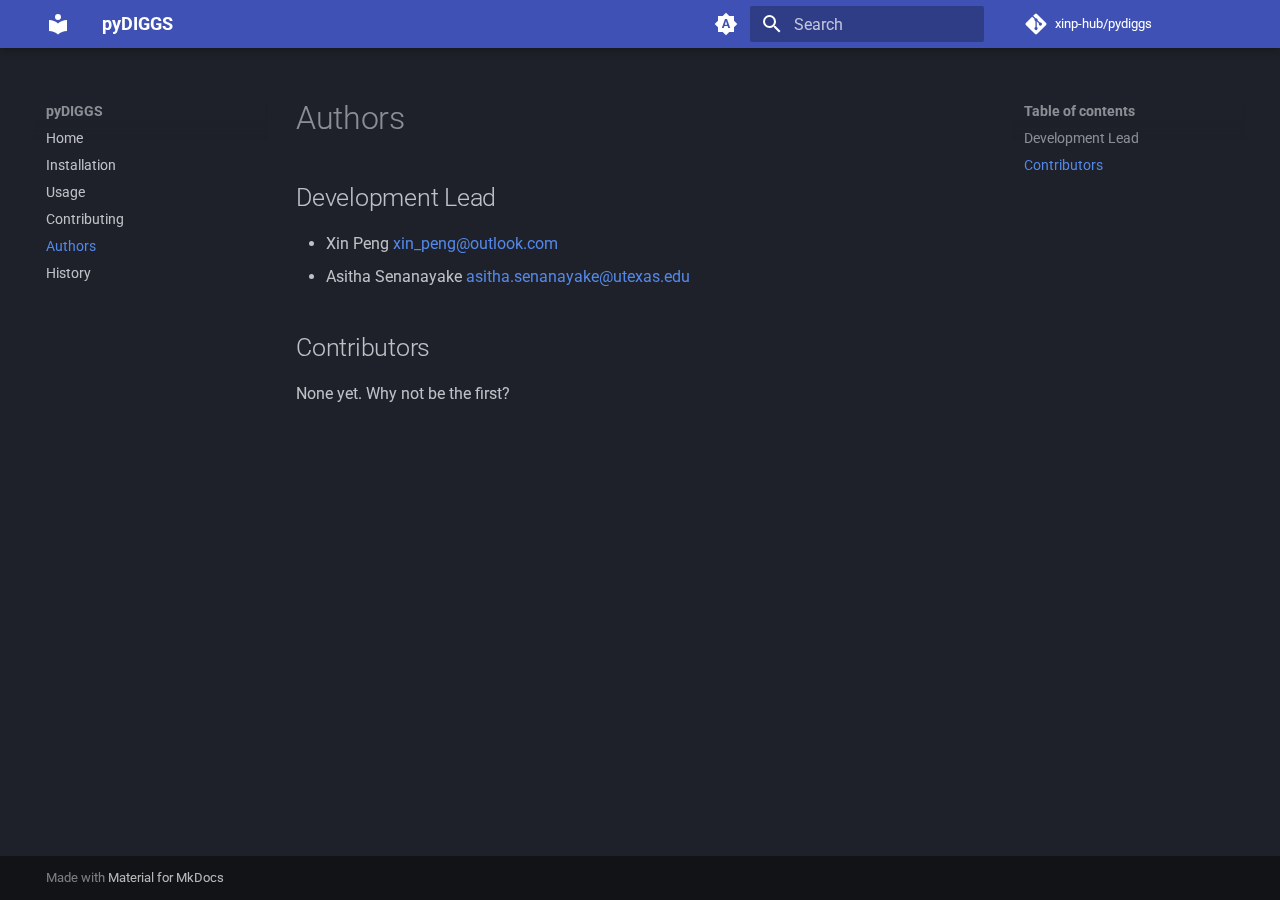
==== authors/index.html @ 1e2aff8d "deploy: d3652dbc7ba79b0928babb06264294dbea9df0c2" ====
<!doctype html>
<html lang="en" class="no-js">
  <head>
    
      <meta charset="utf-8">
      <meta name="viewport" content="width=device-width,initial-scale=1">
      
        <meta name="description" content="A Python package for Data Interchange for Geotechnical and Geoenvironmental Specialists (DIGGS)">
      
      
      
      
        <link rel="prev" href="../contributing/">
      
      
        <link rel="next" href="../history/">
      
      
      <link rel="icon" href="../assets/images/favicon.png">
      <meta name="generator" content="mkdocs-1.6.1, mkdocs-material-9.5.49">
    
    
      
        <title>Authors - pyDIGGS</title>
      
    
    
      <link rel="stylesheet" href="../assets/stylesheets/main.6f8fc17f.min.css">
      
        
        <link rel="stylesheet" href="../assets/stylesheets/palette.06af60db.min.css">
      
      


    
    
      
    
    
      
        
        
        <link rel="preconnect" href="https://fonts.gstatic.com" crossorigin>
        <link rel="stylesheet" href="https://fonts.googleapis.com/css?family=Roboto:300,300i,400,400i,700,700i%7CRoboto+Mono:400,400i,700,700i&display=fallback">
        <style>:root{--md-text-font:"Roboto";--md-code-font:"Roboto Mono"}</style>
      
    
    
      <link rel="stylesheet" href="../assets/_mkdocstrings.css">
    
    <script>__md_scope=new URL("..",location),__md_hash=e=>[...e].reduce(((e,_)=>(e<<5)-e+_.charCodeAt(0)),0),__md_get=(e,_=localStorage,t=__md_scope)=>JSON.parse(_.getItem(t.pathname+"."+e)),__md_set=(e,_,t=localStorage,a=__md_scope)=>{try{t.setItem(a.pathname+"."+e,JSON.stringify(_))}catch(e){}}</script>
    
      

    
    
    
  </head>
  
  
    
    
      
    
    
    
    
    <body dir="ltr" data-md-color-scheme="slate" data-md-color-primary="indigo" data-md-color-accent="indigo">
  
    
    <input class="md-toggle" data-md-toggle="drawer" type="checkbox" id="__drawer" autocomplete="off">
    <input class="md-toggle" data-md-toggle="search" type="checkbox" id="__search" autocomplete="off">
    <label class="md-overlay" for="__drawer"></label>
    <div data-md-component="skip">
      
        
        <a href="#authors" class="md-skip">
          Skip to content
        </a>
      
    </div>
    <div data-md-component="announce">
      
    </div>
    
    
      

  

<header class="md-header md-header--shadow" data-md-component="header">
  <nav class="md-header__inner md-grid" aria-label="Header">
    <a href=".." title="pyDIGGS" class="md-header__button md-logo" aria-label="pyDIGGS" data-md-component="logo">
      
  
  <svg xmlns="http://www.w3.org/2000/svg" viewBox="0 0 24 24"><path d="M12 8a3 3 0 0 0 3-3 3 3 0 0 0-3-3 3 3 0 0 0-3 3 3 3 0 0 0 3 3m0 3.54C9.64 9.35 6.5 8 3 8v11c3.5 0 6.64 1.35 9 3.54 2.36-2.19 5.5-3.54 9-3.54V8c-3.5 0-6.64 1.35-9 3.54"/></svg>

    </a>
    <label class="md-header__button md-icon" for="__drawer">
      
      <svg xmlns="http://www.w3.org/2000/svg" viewBox="0 0 24 24"><path d="M3 6h18v2H3zm0 5h18v2H3zm0 5h18v2H3z"/></svg>
    </label>
    <div class="md-header__title" data-md-component="header-title">
      <div class="md-header__ellipsis">
        <div class="md-header__topic">
          <span class="md-ellipsis">
            pyDIGGS
          </span>
        </div>
        <div class="md-header__topic" data-md-component="header-topic">
          <span class="md-ellipsis">
            
              Authors
            
          </span>
        </div>
      </div>
    </div>
    
      
        <form class="md-header__option" data-md-component="palette">
  
    
    
    
    <input class="md-option" data-md-color-media="" data-md-color-scheme="slate" data-md-color-primary="indigo" data-md-color-accent="indigo"  aria-label="Switch to light mode"  type="radio" name="__palette" id="__palette_0">
    
      <label class="md-header__button md-icon" title="Switch to light mode" for="__palette_1" hidden>
        <svg xmlns="http://www.w3.org/2000/svg" viewBox="0 0 24 24"><path d="m14.3 16-.7-2h-3.2l-.7 2H7.8L11 7h2l3.2 9zM20 8.69V4h-4.69L12 .69 8.69 4H4v4.69L.69 12 4 15.31V20h4.69L12 23.31 15.31 20H20v-4.69L23.31 12zm-9.15 3.96h2.3L12 9z"/></svg>
      </label>
    
  
    
    
    
    <input class="md-option" data-md-color-media="" data-md-color-scheme="default" data-md-color-primary="indigo" data-md-color-accent="indigo"  aria-label="Switch to dark mode"  type="radio" name="__palette" id="__palette_1">
    
      <label class="md-header__button md-icon" title="Switch to dark mode" for="__palette_2" hidden>
        <svg xmlns="http://www.w3.org/2000/svg" viewBox="0 0 24 24"><path d="M12 8a4 4 0 0 0-4 4 4 4 0 0 0 4 4 4 4 0 0 0 4-4 4 4 0 0 0-4-4m0 10a6 6 0 0 1-6-6 6 6 0 0 1 6-6 6 6 0 0 1 6 6 6 6 0 0 1-6 6m8-9.31V4h-4.69L12 .69 8.69 4H4v4.69L.69 12 4 15.31V20h4.69L12 23.31 15.31 20H20v-4.69L23.31 12z"/></svg>
      </label>
    
  
    
    
    
    <input class="md-option" data-md-color-media="" data-md-color-scheme="slate" data-md-color-primary="indigo" data-md-color-accent="indigo"  aria-label="Switch to system preference"  type="radio" name="__palette" id="__palette_2">
    
      <label class="md-header__button md-icon" title="Switch to system preference" for="__palette_0" hidden>
        <svg xmlns="http://www.w3.org/2000/svg" viewBox="0 0 24 24"><path d="M12 18c-.89 0-1.74-.2-2.5-.55C11.56 16.5 13 14.42 13 12s-1.44-4.5-3.5-5.45C10.26 6.2 11.11 6 12 6a6 6 0 0 1 6 6 6 6 0 0 1-6 6m8-9.31V4h-4.69L12 .69 8.69 4H4v4.69L.69 12 4 15.31V20h4.69L12 23.31 15.31 20H20v-4.69L23.31 12z"/></svg>
      </label>
    
  
</form>
      
    
    
      <script>var palette=__md_get("__palette");if(palette&&palette.color){if("(prefers-color-scheme)"===palette.color.media){var media=matchMedia("(prefers-color-scheme: light)"),input=document.querySelector(media.matches?"[data-md-color-media='(prefers-color-scheme: light)']":"[data-md-color-media='(prefers-color-scheme: dark)']");palette.color.media=input.getAttribute("data-md-color-media"),palette.color.scheme=input.getAttribute("data-md-color-scheme"),palette.color.primary=input.getAttribute("data-md-color-primary"),palette.color.accent=input.getAttribute("data-md-color-accent")}for(var[key,value]of Object.entries(palette.color))document.body.setAttribute("data-md-color-"+key,value)}</script>
    
    
    
      <label class="md-header__button md-icon" for="__search">
        
        <svg xmlns="http://www.w3.org/2000/svg" viewBox="0 0 24 24"><path d="M9.5 3A6.5 6.5 0 0 1 16 9.5c0 1.61-.59 3.09-1.56 4.23l.27.27h.79l5 5-1.5 1.5-5-5v-.79l-.27-.27A6.52 6.52 0 0 1 9.5 16 6.5 6.5 0 0 1 3 9.5 6.5 6.5 0 0 1 9.5 3m0 2C7 5 5 7 5 9.5S7 14 9.5 14 14 12 14 9.5 12 5 9.5 5"/></svg>
      </label>
      <div class="md-search" data-md-component="search" role="dialog">
  <label class="md-search__overlay" for="__search"></label>
  <div class="md-search__inner" role="search">
    <form class="md-search__form" name="search">
      <input type="text" class="md-search__input" name="query" aria-label="Search" placeholder="Search" autocapitalize="off" autocorrect="off" autocomplete="off" spellcheck="false" data-md-component="search-query" required>
      <label class="md-search__icon md-icon" for="__search">
        
        <svg xmlns="http://www.w3.org/2000/svg" viewBox="0 0 24 24"><path d="M9.5 3A6.5 6.5 0 0 1 16 9.5c0 1.61-.59 3.09-1.56 4.23l.27.27h.79l5 5-1.5 1.5-5-5v-.79l-.27-.27A6.52 6.52 0 0 1 9.5 16 6.5 6.5 0 0 1 3 9.5 6.5 6.5 0 0 1 9.5 3m0 2C7 5 5 7 5 9.5S7 14 9.5 14 14 12 14 9.5 12 5 9.5 5"/></svg>
        
        <svg xmlns="http://www.w3.org/2000/svg" viewBox="0 0 24 24"><path d="M20 11v2H8l5.5 5.5-1.42 1.42L4.16 12l7.92-7.92L13.5 5.5 8 11z"/></svg>
      </label>
      <nav class="md-search__options" aria-label="Search">
        
          <a href="javascript:void(0)" class="md-search__icon md-icon" title="Share" aria-label="Share" data-clipboard data-clipboard-text="" data-md-component="search-share" tabindex="-1">
            
            <svg xmlns="http://www.w3.org/2000/svg" viewBox="0 0 24 24"><path d="M18 16.08c-.76 0-1.44.3-1.96.77L8.91 12.7c.05-.23.09-.46.09-.7s-.04-.47-.09-.7l7.05-4.11c.54.5 1.25.81 2.04.81a3 3 0 0 0 3-3 3 3 0 0 0-3-3 3 3 0 0 0-3 3c0 .24.04.47.09.7L8.04 9.81C7.5 9.31 6.79 9 6 9a3 3 0 0 0-3 3 3 3 0 0 0 3 3c.79 0 1.5-.31 2.04-.81l7.12 4.15c-.05.21-.08.43-.08.66 0 1.61 1.31 2.91 2.92 2.91s2.92-1.3 2.92-2.91A2.92 2.92 0 0 0 18 16.08"/></svg>
          </a>
        
        <button type="reset" class="md-search__icon md-icon" title="Clear" aria-label="Clear" tabindex="-1">
          
          <svg xmlns="http://www.w3.org/2000/svg" viewBox="0 0 24 24"><path d="M19 6.41 17.59 5 12 10.59 6.41 5 5 6.41 10.59 12 5 17.59 6.41 19 12 13.41 17.59 19 19 17.59 13.41 12z"/></svg>
        </button>
      </nav>
      
    </form>
    <div class="md-search__output">
      <div class="md-search__scrollwrap" tabindex="0" data-md-scrollfix>
        <div class="md-search-result" data-md-component="search-result">
          <div class="md-search-result__meta">
            Initializing search
          </div>
          <ol class="md-search-result__list" role="presentation"></ol>
        </div>
      </div>
    </div>
  </div>
</div>
    
    
      <div class="md-header__source">
        <a href="https://github.com/xinp-hub/pydiggs" title="Go to repository" class="md-source" data-md-component="source">
  <div class="md-source__icon md-icon">
    
    <svg xmlns="http://www.w3.org/2000/svg" viewBox="0 0 448 512"><!--! Font Awesome Free 6.7.1 by @fontawesome - https://fontawesome.com License - https://fontawesome.com/license/free (Icons: CC BY 4.0, Fonts: SIL OFL 1.1, Code: MIT License) Copyright 2024 Fonticons, Inc.--><path d="M439.55 236.05 244 40.45a28.87 28.87 0 0 0-40.81 0l-40.66 40.63 51.52 51.52c27.06-9.14 52.68 16.77 43.39 43.68l49.66 49.66c34.23-11.8 61.18 31 35.47 56.69-26.49 26.49-70.21-2.87-56-37.34L240.22 199v121.85c25.3 12.54 22.26 41.85 9.08 55a34.34 34.34 0 0 1-48.55 0c-17.57-17.6-11.07-46.91 11.25-56v-123c-20.8-8.51-24.6-30.74-18.64-45L142.57 101 8.45 235.14a28.86 28.86 0 0 0 0 40.81l195.61 195.6a28.86 28.86 0 0 0 40.8 0l194.69-194.69a28.86 28.86 0 0 0 0-40.81"/></svg>
  </div>
  <div class="md-source__repository">
    xinp-hub/pydiggs
  </div>
</a>
      </div>
    
  </nav>
  
</header>
    
    <div class="md-container" data-md-component="container">
      
      
        
          
        
      
      <main class="md-main" data-md-component="main">
        <div class="md-main__inner md-grid">
          
            
              
              <div class="md-sidebar md-sidebar--primary" data-md-component="sidebar" data-md-type="navigation" >
                <div class="md-sidebar__scrollwrap">
                  <div class="md-sidebar__inner">
                    



<nav class="md-nav md-nav--primary" aria-label="Navigation" data-md-level="0">
  <label class="md-nav__title" for="__drawer">
    <a href=".." title="pyDIGGS" class="md-nav__button md-logo" aria-label="pyDIGGS" data-md-component="logo">
      
  
  <svg xmlns="http://www.w3.org/2000/svg" viewBox="0 0 24 24"><path d="M12 8a3 3 0 0 0 3-3 3 3 0 0 0-3-3 3 3 0 0 0-3 3 3 3 0 0 0 3 3m0 3.54C9.64 9.35 6.5 8 3 8v11c3.5 0 6.64 1.35 9 3.54 2.36-2.19 5.5-3.54 9-3.54V8c-3.5 0-6.64 1.35-9 3.54"/></svg>

    </a>
    pyDIGGS
  </label>
  
    <div class="md-nav__source">
      <a href="https://github.com/xinp-hub/pydiggs" title="Go to repository" class="md-source" data-md-component="source">
  <div class="md-source__icon md-icon">
    
    <svg xmlns="http://www.w3.org/2000/svg" viewBox="0 0 448 512"><!--! Font Awesome Free 6.7.1 by @fontawesome - https://fontawesome.com License - https://fontawesome.com/license/free (Icons: CC BY 4.0, Fonts: SIL OFL 1.1, Code: MIT License) Copyright 2024 Fonticons, Inc.--><path d="M439.55 236.05 244 40.45a28.87 28.87 0 0 0-40.81 0l-40.66 40.63 51.52 51.52c27.06-9.14 52.68 16.77 43.39 43.68l49.66 49.66c34.23-11.8 61.18 31 35.47 56.69-26.49 26.49-70.21-2.87-56-37.34L240.22 199v121.85c25.3 12.54 22.26 41.85 9.08 55a34.34 34.34 0 0 1-48.55 0c-17.57-17.6-11.07-46.91 11.25-56v-123c-20.8-8.51-24.6-30.74-18.64-45L142.57 101 8.45 235.14a28.86 28.86 0 0 0 0 40.81l195.61 195.6a28.86 28.86 0 0 0 40.8 0l194.69-194.69a28.86 28.86 0 0 0 0-40.81"/></svg>
  </div>
  <div class="md-source__repository">
    xinp-hub/pydiggs
  </div>
</a>
    </div>
  
  <ul class="md-nav__list" data-md-scrollfix>
    
      
      
  
  
  
  
    <li class="md-nav__item">
      <a href=".." class="md-nav__link">
        
  
  <span class="md-ellipsis">
    Home
  </span>
  

      </a>
    </li>
  

    
      
      
  
  
  
  
    <li class="md-nav__item">
      <a href="../installation/" class="md-nav__link">
        
  
  <span class="md-ellipsis">
    Installation
  </span>
  

      </a>
    </li>
  

    
      
      
  
  
  
  
    <li class="md-nav__item">
      <a href="../usage/" class="md-nav__link">
        
  
  <span class="md-ellipsis">
    Usage
  </span>
  

      </a>
    </li>
  

    
      
      
  
  
  
  
    <li class="md-nav__item">
      <a href="../contributing/" class="md-nav__link">
        
  
  <span class="md-ellipsis">
    Contributing
  </span>
  

      </a>
    </li>
  

    
      
      
  
  
    
  
  
  
    <li class="md-nav__item md-nav__item--active">
      
      <input class="md-nav__toggle md-toggle" type="checkbox" id="__toc">
      
      
        
      
      
        <label class="md-nav__link md-nav__link--active" for="__toc">
          
  
  <span class="md-ellipsis">
    Authors
  </span>
  

          <span class="md-nav__icon md-icon"></span>
        </label>
      
      <a href="./" class="md-nav__link md-nav__link--active">
        
  
  <span class="md-ellipsis">
    Authors
  </span>
  

      </a>
      
        

<nav class="md-nav md-nav--secondary" aria-label="Table of contents">
  
  
  
    
  
  
    <label class="md-nav__title" for="__toc">
      <span class="md-nav__icon md-icon"></span>
      Table of contents
    </label>
    <ul class="md-nav__list" data-md-component="toc" data-md-scrollfix>
      
        <li class="md-nav__item">
  <a href="#development-lead" class="md-nav__link">
    <span class="md-ellipsis">
      Development Lead
    </span>
  </a>
  
</li>
      
        <li class="md-nav__item">
  <a href="#contributors" class="md-nav__link">
    <span class="md-ellipsis">
      Contributors
    </span>
  </a>
  
</li>
      
    </ul>
  
</nav>
      
    </li>
  

    
      
      
  
  
  
  
    <li class="md-nav__item">
      <a href="../history/" class="md-nav__link">
        
  
  <span class="md-ellipsis">
    History
  </span>
  

      </a>
    </li>
  

    
  </ul>
</nav>
                  </div>
                </div>
              </div>
            
            
              
              <div class="md-sidebar md-sidebar--secondary" data-md-component="sidebar" data-md-type="toc" >
                <div class="md-sidebar__scrollwrap">
                  <div class="md-sidebar__inner">
                    

<nav class="md-nav md-nav--secondary" aria-label="Table of contents">
  
  
  
    
  
  
    <label class="md-nav__title" for="__toc">
      <span class="md-nav__icon md-icon"></span>
      Table of contents
    </label>
    <ul class="md-nav__list" data-md-component="toc" data-md-scrollfix>
      
        <li class="md-nav__item">
  <a href="#development-lead" class="md-nav__link">
    <span class="md-ellipsis">
      Development Lead
    </span>
  </a>
  
</li>
      
        <li class="md-nav__item">
  <a href="#contributors" class="md-nav__link">
    <span class="md-ellipsis">
      Contributors
    </span>
  </a>
  
</li>
      
    </ul>
  
</nav>
                  </div>
                </div>
              </div>
            
          
          
            <div class="md-content" data-md-component="content">
              <article class="md-content__inner md-typeset">
                
                  

  
  


<h1 id="authors">Authors</h1>
<h2 id="development-lead">Development Lead</h2>
<ul>
<li>Xin Peng <a href="&#109;&#97;&#105;&#108;&#116;&#111;&#58;&#120;&#105;&#110;&#95;&#112;&#101;&#110;&#103;&#64;&#111;&#117;&#116;&#108;&#111;&#111;&#107;&#46;&#99;&#111;&#109;">&#120;&#105;&#110;&#95;&#112;&#101;&#110;&#103;&#64;&#111;&#117;&#116;&#108;&#111;&#111;&#107;&#46;&#99;&#111;&#109;</a></li>
<li>Asitha Senanayake <a href="&#109;&#97;&#105;&#108;&#116;&#111;&#58;&#97;&#115;&#105;&#116;&#104;&#97;&#46;&#115;&#101;&#110;&#97;&#110;&#97;&#121;&#97;&#107;&#101;&#64;&#117;&#116;&#101;&#120;&#97;&#115;&#46;&#101;&#100;&#117;">&#97;&#115;&#105;&#116;&#104;&#97;&#46;&#115;&#101;&#110;&#97;&#110;&#97;&#121;&#97;&#107;&#101;&#64;&#117;&#116;&#101;&#120;&#97;&#115;&#46;&#101;&#100;&#117;</a></li>
</ul>
<h2 id="contributors">Contributors</h2>
<p>None yet. Why not be the first? </p>












                
              </article>
            </div>
          
          
<script>var target=document.getElementById(location.hash.slice(1));target&&target.name&&(target.checked=target.name.startsWith("__tabbed_"))</script>
        </div>
        
          <button type="button" class="md-top md-icon" data-md-component="top" hidden>
  
  <svg xmlns="http://www.w3.org/2000/svg" viewBox="0 0 24 24"><path d="M13 20h-2V8l-5.5 5.5-1.42-1.42L12 4.16l7.92 7.92-1.42 1.42L13 8z"/></svg>
  Back to top
</button>
        
      </main>
      
        <footer class="md-footer">
  
  <div class="md-footer-meta md-typeset">
    <div class="md-footer-meta__inner md-grid">
      <div class="md-copyright">
  
  
    Made with
    <a href="https://squidfunk.github.io/mkdocs-material/" target="_blank" rel="noopener">
      Material for MkDocs
    </a>
  
</div>
      
    </div>
  </div>
</footer>
      
    </div>
    <div class="md-dialog" data-md-component="dialog">
      <div class="md-dialog__inner md-typeset"></div>
    </div>
    
    
    <script id="__config" type="application/json">{"base": "..", "features": ["navigation.instant", "navigation.tracking", "navigation.sections", "navigation.expand", "navigation.top", "search.highlight", "search.share", "toc.follow"], "search": "../assets/javascripts/workers/search.6ce7567c.min.js", "translations": {"clipboard.copied": "Copied to clipboard", "clipboard.copy": "Copy to clipboard", "search.result.more.one": "1 more on this page", "search.result.more.other": "# more on this page", "search.result.none": "No matching documents", "search.result.one": "1 matching document", "search.result.other": "# matching documents", "search.result.placeholder": "Type to start searching", "search.result.term.missing": "Missing", "select.version": "Select version"}}</script>
    
    
      <script src="../assets/javascripts/bundle.88dd0f4e.min.js"></script>
      
    
  </body>
</html>
---- assets/stylesheets/main.6f8fc17f.min.css ----
@charset "UTF-8";html{-webkit-text-size-adjust:none;-moz-text-size-adjust:none;text-size-adjust:none;box-sizing:border-box}*,:after,:before{box-sizing:inherit}@media (prefers-reduced-motion){*,:after,:before{transition:none!important}}body{margin:0}a,button,input,label{-webkit-tap-highlight-color:transparent}a{color:inherit;text-decoration:none}hr{border:0;box-sizing:initial;display:block;height:.05rem;overflow:visible;padding:0}small{font-size:80%}sub,sup{line-height:1em}img{border-style:none}table{border-collapse:initial;border-spacing:0}td,th{font-weight:400;vertical-align:top}button{background:#0000;border:0;font-family:inherit;font-size:inherit;margin:0;padding:0}input{border:0;outline:none}:root{--md-primary-fg-color:#4051b5;--md-primary-fg-color--light:#5d6cc0;--md-primary-fg-color--dark:#303fa1;--md-primary-bg-color:#fff;--md-primary-bg-color--light:#ffffffb3;--md-accent-fg-color:#526cfe;--md-accent-fg-color--transparent:#526cfe1a;--md-accent-bg-color:#fff;--md-accent-bg-color--light:#ffffffb3}[data-md-color-scheme=default]{color-scheme:light}[data-md-color-scheme=default] img[src$="#gh-dark-mode-only"],[data-md-color-scheme=default] img[src$="#only-dark"]{display:none}:root,[data-md-color-scheme=default]{--md-hue:225deg;--md-default-fg-color:#000000de;--md-default-fg-color--light:#0000008a;--md-default-fg-color--lighter:#00000052;--md-default-fg-color--lightest:#00000012;--md-default-bg-color:#fff;--md-default-bg-color--light:#ffffffb3;--md-default-bg-color--lighter:#ffffff4d;--md-default-bg-color--lightest:#ffffff1f;--md-code-fg-color:#36464e;--md-code-bg-color:#f5f5f5;--md-code-hl-color:#4287ff;--md-code-hl-color--light:#4287ff1a;--md-code-hl-number-color:#d52a2a;--md-code-hl-special-color:#db1457;--md-code-hl-function-color:#a846b9;--md-code-hl-constant-color:#6e59d9;--md-code-hl-keyword-color:#3f6ec6;--md-code-hl-string-color:#1c7d4d;--md-code-hl-name-color:var(--md-code-fg-color);--md-code-hl-operator-color:var(--md-default-fg-color--light);--md-code-hl-punctuation-color:var(--md-default-fg-color--light);--md-code-hl-comment-color:var(--md-default-fg-color--light);--md-code-hl-generic-color:var(--md-default-fg-color--light);--md-code-hl-variable-color:var(--md-default-fg-color--light);--md-typeset-color:var(--md-default-fg-color);--md-typeset-a-color:var(--md-primary-fg-color);--md-typeset-del-color:#f5503d26;--md-typeset-ins-color:#0bd57026;--md-typeset-kbd-color:#fafafa;--md-typeset-kbd-accent-color:#fff;--md-typeset-kbd-border-color:#b8b8b8;--md-typeset-mark-color:#ffff0080;--md-typeset-table-color:#0000001f;--md-typeset-table-color--light:rgba(0,0,0,.035);--md-admonition-fg-color:var(--md-default-fg-color);--md-admonition-bg-color:var(--md-default-bg-color);--md-warning-fg-color:#000000de;--md-warning-bg-color:#ff9;--md-footer-fg-color:#fff;--md-footer-fg-color--light:#ffffffb3;--md-footer-fg-color--lighter:#ffffff73;--md-footer-bg-color:#000000de;--md-footer-bg-color--dark:#00000052;--md-shadow-z1:0 0.2rem 0.5rem #0000000d,0 0 0.05rem #0000001a;--md-shadow-z2:0 0.2rem 0.5rem #0000001a,0 0 0.05rem #00000040;--md-shadow-z3:0 0.2rem 0.5rem #0003,0 0 0.05rem #00000059}.md-icon svg{fill:currentcolor;display:block;height:1.2rem;width:1.2rem}body{-webkit-font-smoothing:antialiased;-moz-osx-font-smoothing:grayscale;--md-text-font-family:var(--md-text-font,_),-apple-system,BlinkMacSystemFont,Helvetica,Arial,sans-serif;--md-code-font-family:var(--md-code-font,_),SFMono-Regular,Consolas,Menlo,monospace}aside,body,input{font-feature-settings:"kern","liga";color:var(--md-typeset-color);font-family:var(--md-text-font-family)}code,kbd,pre{font-feature-settings:"kern";font-family:var(--md-code-font-family)}:root{--md-typeset-table-sort-icon:url('data:image/svg+xml;charset=utf-8,<svg xmlns="http://www.w3.org/2000/svg" viewBox="0 0 24 24"><path d="m18 21-4-4h3V7h-3l4-4 4 4h-3v10h3M2 19v-2h10v2M2 13v-2h7v2M2 7V5h4v2z"/></svg>');--md-typeset-table-sort-icon--asc:url('data:image/svg+xml;charset=utf-8,<svg xmlns="http://www.w3.org/2000/svg" viewBox="0 0 24 24"><path d="M19 17h3l-4 4-4-4h3V3h2M2 17h10v2H2M6 5v2H2V5m0 6h7v2H2z"/></svg>');--md-typeset-table-sort-icon--desc:url('data:image/svg+xml;charset=utf-8,<svg xmlns="http://www.w3.org/2000/svg" viewBox="0 0 24 24"><path d="M19 7h3l-4-4-4 4h3v14h2M2 17h10v2H2M6 5v2H2V5m0 6h7v2H2z"/></svg>')}.md-typeset{-webkit-print-color-adjust:exact;color-adjust:exact;font-size:.8rem;line-height:1.6}@media print{.md-typeset{font-size:.68rem}}.md-typeset blockquote,.md-typeset dl,.md-typeset figure,.md-typeset ol,.md-typeset pre,.md-typeset ul{margin-bottom:1em;margin-top:1em}.md-typeset h1{color:var(--md-default-fg-color--light);font-size:2em;line-height:1.3;margin:0 0 1.25em}.md-typeset h1,.md-typeset h2{font-weight:300;letter-spacing:-.01em}.md-typeset h2{font-size:1.5625em;line-height:1.4;margin:1.6em 0 .64em}.md-typeset h3{font-size:1.25em;font-weight:400;letter-spacing:-.01em;line-height:1.5;margin:1.6em 0 .8em}.md-typeset h2+h3{margin-top:.8em}.md-typeset h4{font-weight:700;letter-spacing:-.01em;margin:1em 0}.md-typeset h5,.md-typeset h6{color:var(--md-default-fg-color--light);font-size:.8em;font-weight:700;letter-spacing:-.01em;margin:1.25em 0}.md-typeset h5{text-transform:uppercase}.md-typeset h5 code{text-transform:none}.md-typeset hr{border-bottom:.05rem solid var(--md-default-fg-color--lightest);display:flow-root;margin:1.5em 0}.md-typeset a{color:var(--md-typeset-a-color);word-break:break-word}.md-typeset a,.md-typeset a:before{transition:color 125ms}.md-typeset a:focus,.md-typeset a:hover{color:var(--md-accent-fg-color)}.md-typeset a:focus code,.md-typeset a:hover code{background-color:var(--md-accent-fg-color--transparent)}.md-typeset a code{color:currentcolor;transition:background-color 125ms}.md-typeset a.focus-visible{outline-color:var(--md-accent-fg-color);outline-offset:.2rem}.md-typeset code,.md-typeset kbd,.md-typeset pre{color:var(--md-code-fg-color);direction:ltr;font-variant-ligatures:none}@media print{.md-typeset code,.md-typeset kbd,.md-typeset pre{white-space:pre-wrap}}.md-typeset code{background-color:var(--md-code-bg-color);border-radius:.1rem;-webkit-box-decoration-break:clone;box-decoration-break:clone;font-size:.85em;padding:0 .2941176471em;word-break:break-word}.md-typeset code:not(.focus-visible){-webkit-tap-highlight-color:transparent;outline:none}.md-typeset pre{display:flow-root;line-height:1.4;position:relative}.md-typeset pre>code{-webkit-box-decoration-break:slice;box-decoration-break:slice;box-shadow:none;display:block;margin:0;outline-color:var(--md-accent-fg-color);overflow:auto;padding:.7720588235em 1.1764705882em;scrollbar-color:var(--md-default-fg-color--lighter) #0000;scrollbar-width:thin;touch-action:auto;word-break:normal}.md-typeset pre>code:hover{scrollbar-color:var(--md-accent-fg-color) #0000}.md-typeset pre>code::-webkit-scrollbar{height:.2rem;width:.2rem}.md-typeset pre>code::-webkit-scrollbar-thumb{background-color:var(--md-default-fg-color--lighter)}.md-typeset pre>code::-webkit-scrollbar-thumb:hover{background-color:var(--md-accent-fg-color)}.md-typeset kbd{background-color:var(--md-typeset-kbd-color);border-radius:.1rem;box-shadow:0 .1rem 0 .05rem var(--md-typeset-kbd-border-color),0 .1rem 0 var(--md-typeset-kbd-border-color),0 -.1rem .2rem var(--md-typeset-kbd-accent-color) inset;color:var(--md-default-fg-color);display:inline-block;font-size:.75em;padding:0 .6666666667em;vertical-align:text-top;word-break:break-word}.md-typeset mark{background-color:var(--md-typeset-mark-color);-webkit-box-decoration-break:clone;box-decoration-break:clone;color:inherit;word-break:break-word}.md-typeset abbr{border-bottom:.05rem dotted var(--md-default-fg-color--light);cursor:help;text-decoration:none}.md-typeset small{opacity:.75}[dir=ltr] .md-typeset sub,[dir=ltr] .md-typeset sup{margin-left:.078125em}[dir=rtl] .md-typeset sub,[dir=rtl] .md-typeset sup{margin-right:.078125em}[dir=ltr] .md-typeset blockquote{padding-left:.6rem}[dir=rtl] .md-typeset blockquote{padding-right:.6rem}[dir=ltr] .md-typeset blockquote{border-left:.2rem solid var(--md-default-fg-color--lighter)}[dir=rtl] .md-typeset blockquote{border-right:.2rem solid var(--md-default-fg-color--lighter)}.md-typeset blockquote{color:var(--md-default-fg-color--light);margin-left:0;margin-right:0}.md-typeset ul{list-style-type:disc}.md-typeset ul[type]{list-style-type:revert-layer}[dir=ltr] .md-typeset ol,[dir=ltr] .md-typeset ul{margin-left:.625em}[dir=rtl] .md-typeset ol,[dir=rtl] .md-typeset ul{margin-right:.625em}.md-typeset ol,.md-typeset ul{padding:0}.md-typeset ol:not([hidden]),.md-typeset ul:not([hidden]){display:flow-root}.md-typeset ol ol,.md-typeset ul ol{list-style-type:lower-alpha}.md-typeset ol ol ol,.md-typeset ul ol ol{list-style-type:lower-roman}.md-typeset ol ol ol ol,.md-typeset ul ol ol ol{list-style-type:upper-alpha}.md-typeset ol ol ol ol ol,.md-typeset ul ol ol ol ol{list-style-type:upper-roman}.md-typeset ol[type],.md-typeset ul[type]{list-style-type:revert-layer}[dir=ltr] .md-typeset ol li,[dir=ltr] .md-typeset ul li{margin-left:1.25em}[dir=rtl] .md-typeset ol li,[dir=rtl] .md-typeset ul li{margin-right:1.25em}.md-typeset ol li,.md-typeset ul li{margin-bottom:.5em}.md-typeset ol li blockquote,.md-typeset ol li p,.md-typeset ul li blockquote,.md-typeset ul li p{margin:.5em 0}.md-typeset ol li:last-child,.md-typeset ul li:last-child{margin-bottom:0}[dir=ltr] .md-typeset ol li ol,[dir=ltr] .md-typeset ol li ul,[dir=ltr] .md-typeset ul li ol,[dir=ltr] .md-typeset ul li ul{margin-left:.625em}[dir=rtl] .md-typeset ol li ol,[dir=rtl] .md-typeset ol li ul,[dir=rtl] .md-typeset ul li ol,[dir=rtl] .md-typeset ul li ul{margin-right:.625em}.md-typeset ol li ol,.md-typeset ol li ul,.md-typeset ul li ol,.md-typeset ul li ul{margin-bottom:.5em;margin-top:.5em}[dir=ltr] .md-typeset dd{margin-left:1.875em}[dir=rtl] .md-typeset dd{margin-right:1.875em}.md-typeset dd{margin-bottom:1.5em;margin-top:1em}.md-typeset img,.md-typeset svg,.md-typeset video{height:auto;max-width:100%}.md-typeset img[align=left]{margin:1em 1em 1em 0}.md-typeset img[align=right]{margin:1em 0 1em 1em}.md-typeset img[align]:only-child{margin-top:0}.md-typeset figure{display:flow-root;margin:1em auto;max-width:100%;text-align:center;width:-moz-fit-content;width:fit-content}.md-typeset figure img{display:block;margin:0 auto}.md-typeset figcaption{font-style:italic;margin:1em auto;max-width:24rem}.md-typeset iframe{max-width:100%}.md-typeset table:not([class]){background-color:var(--md-default-bg-color);border:.05rem solid var(--md-typeset-table-color);border-radius:.1rem;display:inline-block;font-size:.64rem;max-width:100%;overflow:auto;touch-action:auto}@media print{.md-typeset table:not([class]){display:table}}.md-typeset table:not([class])+*{margin-top:1.5em}.md-typeset table:not([class]) td>:first-child,.md-typeset table:not([class]) th>:first-child{margin-top:0}.md-typeset table:not([class]) td>:last-child,.md-typeset table:not([class]) th>:last-child{margin-bottom:0}.md-typeset table:not([class]) td:not([align]),.md-typeset table:not([class]) th:not([align]){text-align:left}[dir=rtl] .md-typeset table:not([class]) td:not([align]),[dir=rtl] .md-typeset table:not([class]) th:not([align]){text-align:right}.md-typeset table:not([class]) th{font-weight:700;min-width:5rem;padding:.9375em 1.25em;vertical-align:top}.md-typeset table:not([class]) td{border-top:.05rem solid var(--md-typeset-table-color);padding:.9375em 1.25em;vertical-align:top}.md-typeset table:not([class]) tbody tr{transition:background-color 125ms}.md-typeset table:not([class]) tbody tr:hover{background-color:var(--md-typeset-table-color--light);box-shadow:0 .05rem 0 var(--md-default-bg-color) inset}.md-typeset table:not([class]) a{word-break:normal}.md-typeset table th[role=columnheader]{cursor:pointer}[dir=ltr] .md-typeset table th[role=columnheader]:after{margin-left:.5em}[dir=rtl] .md-typeset table th[role=columnheader]:after{margin-right:.5em}.md-typeset table th[role=columnheader]:after{content:"";display:inline-block;height:1.2em;-webkit-mask-image:var(--md-typeset-table-sort-icon);mask-image:var(--md-typeset-table-sort-icon);-webkit-mask-repeat:no-repeat;mask-repeat:no-repeat;-webkit-mask-size:contain;mask-size:contain;transition:background-color 125ms;vertical-align:text-bottom;width:1.2em}.md-typeset table th[role=columnheader]:hover:after{background-color:var(--md-default-fg-color--lighter)}.md-typeset table th[role=columnheader][aria-sort=ascending]:after{background-color:var(--md-default-fg-color--light);-webkit-mask-image:var(--md-typeset-table-sort-icon--asc);mask-image:var(--md-typeset-table-sort-icon--asc)}.md-typeset table th[role=columnheader][aria-sort=descending]:after{background-color:var(--md-default-fg-color--light);-webkit-mask-image:var(--md-typeset-table-sort-icon--desc);mask-image:var(--md-typeset-table-sort-icon--desc)}.md-typeset__scrollwrap{margin:1em -.8rem;overflow-x:auto;touch-action:auto}.md-typeset__table{display:inline-block;margin-bottom:.5em;padding:0 .8rem}@media print{.md-typeset__table{display:block}}html .md-typeset__table table{display:table;margin:0;overflow:hidden;width:100%}@media screen and (max-width:44.984375em){.md-content__inner>pre{margin:1em -.8rem}.md-content__inner>pre code{border-radius:0}}.md-typeset .md-author{border-radius:100%;display:block;flex-shrink:0;height:1.6rem;overflow:hidden;position:relative;transition:color 125ms,transform 125ms;width:1.6rem}.md-typeset .md-author img{display:block}.md-typeset .md-author--more{background:var(--md-default-fg-color--lightest);color:var(--md-default-fg-color--lighter);font-size:.6rem;font-weight:700;line-height:1.6rem;text-align:center}.md-typeset .md-author--long{height:2.4rem;width:2.4rem}.md-typeset a.md-author{transform:scale(1)}.md-typeset a.md-author img{border-radius:100%;filter:grayscale(100%) opacity(75%);transition:filter 125ms}.md-typeset a.md-author:focus,.md-typeset a.md-author:hover{transform:scale(1.1);z-index:1}.md-typeset a.md-author:focus img,.md-typeset a.md-author:hover img{filter:grayscale(0)}.md-banner{background-color:var(--md-footer-bg-color);color:var(--md-footer-fg-color);overflow:auto}@media print{.md-banner{display:none}}.md-banner--warning{background-color:var(--md-warning-bg-color);color:var(--md-warning-fg-color)}.md-banner__inner{font-size:.7rem;margin:.6rem auto;padding:0 .8rem}[dir=ltr] .md-banner__button{float:right}[dir=rtl] .md-banner__button{float:left}.md-banner__button{color:inherit;cursor:pointer;transition:opacity .25s}.no-js .md-banner__button{display:none}.md-banner__button:hover{opacity:.7}html{font-size:125%;height:100%;overflow-x:hidden}@media screen and (min-width:100em){html{font-size:137.5%}}@media screen and (min-width:125em){html{font-size:150%}}body{background-color:var(--md-default-bg-color);display:flex;flex-direction:column;font-size:.5rem;min-height:100%;position:relative;width:100%}@media print{body{display:block}}@media screen and (max-width:59.984375em){body[data-md-scrolllock]{position:fixed}}.md-grid{margin-left:auto;margin-right:auto;max-width:61rem}.md-container{display:flex;flex-direction:column;flex-grow:1}@media print{.md-container{display:block}}.md-main{flex-grow:1}.md-main__inner{display:flex;height:100%;margin-top:1.5rem}.md-ellipsis{overflow:hidden;text-overflow:ellipsis}.md-toggle{display:none}.md-option{height:0;opacity:0;position:absolute;width:0}.md-option:checked+label:not([hidden]){display:block}.md-option.focus-visible+label{outline-color:var(--md-accent-fg-color);outline-style:auto}.md-skip{background-color:var(--md-default-fg-color);border-radius:.1rem;color:var(--md-default-bg-color);font-size:.64rem;margin:.5rem;opacity:0;outline-color:var(--md-accent-fg-color);padding:.3rem .5rem;position:fixed;transform:translateY(.4rem);z-index:-1}.md-skip:focus{opacity:1;transform:translateY(0);transition:transform .25s cubic-bezier(.4,0,.2,1),opacity 175ms 75ms;z-index:10}@page{margin:25mm}:root{--md-clipboard-icon:url('data:image/svg+xml;charset=utf-8,<svg xmlns="http://www.w3.org/2000/svg" viewBox="0 0 24 24"><path d="M19 21H8V7h11m0-2H8a2 2 0 0 0-2 2v14a2 2 0 0 0 2 2h11a2 2 0 0 0 2-2V7a2 2 0 0 0-2-2m-3-4H4a2 2 0 0 0-2 2v14h2V3h12z"/></svg>')}.md-clipboard{border-radius:.1rem;color:var(--md-default-fg-color--lightest);cursor:pointer;height:1.5em;outline-color:var(--md-accent-fg-color);outline-offset:.1rem;position:absolute;right:.5em;top:.5em;transition:color .25s;width:1.5em;z-index:1}@media print{.md-clipboard{display:none}}.md-clipboard:not(.focus-visible){-webkit-tap-highlight-color:transparent;outline:none}:hover>.md-clipboard{color:var(--md-default-fg-color--light)}.md-clipboard:focus,.md-clipboard:hover{color:var(--md-accent-fg-color)}.md-clipboard:after{background-color:currentcolor;content:"";display:block;height:1.125em;margin:0 auto;-webkit-mask-image:var(--md-clipboard-icon);mask-image:var(--md-clipboard-icon);-webkit-mask-position:center;mask-position:center;-webkit-mask-repeat:no-repeat;mask-repeat:no-repeat;-webkit-mask-size:contain;mask-size:contain;width:1.125em}.md-clipboard--inline{cursor:pointer}.md-clipboard--inline code{transition:color .25s,background-color .25s}.md-clipboard--inline:focus code,.md-clipboard--inline:hover code{background-color:var(--md-accent-fg-color--transparent);color:var(--md-accent-fg-color)}.md-typeset .md-code__content{display:grid}@keyframes consent{0%{opacity:0;transform:translateY(100%)}to{opacity:1;transform:translateY(0)}}@keyframes overlay{0%{opacity:0}to{opacity:1}}.md-consent__overlay{animation:overlay .25s both;-webkit-backdrop-filter:blur(.1rem);backdrop-filter:blur(.1rem);background-color:#0000008a;height:100%;opacity:1;position:fixed;top:0;width:100%;z-index:5}.md-consent__inner{animation:consent .5s cubic-bezier(.1,.7,.1,1) both;background-color:var(--md-default-bg-color);border:0;border-radius:.1rem;bottom:0;box-shadow:0 0 .2rem #0000001a,0 .2rem .4rem #0003;max-height:100%;overflow:auto;padding:0;position:fixed;width:100%;z-index:5}.md-consent__form{padding:.8rem}.md-consent__settings{display:none;margin:1em 0}input:checked+.md-consent__settings{display:block}.md-consent__controls{margin-bottom:.8rem}.md-typeset .md-consent__controls .md-button{display:inline}@media screen and (max-width:44.984375em){.md-typeset .md-consent__controls .md-button{display:block;margin-top:.4rem;text-align:center;width:100%}}.md-consent label{cursor:pointer}.md-content{flex-grow:1;min-width:0}.md-content__inner{margin:0 .8rem 1.2rem;padding-top:.6rem}@media screen and (min-width:76.25em){[dir=ltr] .md-sidebar--primary:not([hidden])~.md-content>.md-content__inner{margin-left:1.2rem}[dir=ltr] .md-sidebar--secondary:not([hidden])~.md-content>.md-content__inner,[dir=rtl] .md-sidebar--primary:not([hidden])~.md-content>.md-content__inner{margin-right:1.2rem}[dir=rtl] .md-sidebar--secondary:not([hidden])~.md-content>.md-content__inner{margin-left:1.2rem}}.md-content__inner:before{content:"";display:block;height:.4rem}.md-content__inner>:last-child{margin-bottom:0}[dir=ltr] .md-content__button{float:right}[dir=rtl] .md-content__button{float:left}[dir=ltr] .md-content__button{margin-left:.4rem}[dir=rtl] .md-content__button{margin-right:.4rem}.md-content__button{margin:.4rem 0;padding:0}@media print{.md-content__button{display:none}}.md-typeset .md-content__button{color:var(--md-default-fg-color--lighter)}.md-content__button svg{display:inline;vertical-align:top}[dir=rtl] .md-content__button svg{transform:scaleX(-1)}[dir=ltr] .md-dialog{right:.8rem}[dir=rtl] .md-dialog{left:.8rem}.md-dialog{background-color:var(--md-default-fg-color);border-radius:.1rem;bottom:.8rem;box-shadow:var(--md-shadow-z3);min-width:11.1rem;opacity:0;padding:.4rem .6rem;pointer-events:none;position:fixed;transform:translateY(100%);transition:transform 0ms .4s,opacity .4s;z-index:4}@media print{.md-dialog{display:none}}.md-dialog--active{opacity:1;pointer-events:auto;transform:translateY(0);transition:transform .4s cubic-bezier(.075,.85,.175,1),opacity .4s}.md-dialog__inner{color:var(--md-default-bg-color);font-size:.7rem}.md-feedback{margin:2em 0 1em;text-align:center}.md-feedback fieldset{border:none;margin:0;padding:0}.md-feedback__title{font-weight:700;margin:1em auto}.md-feedback__inner{position:relative}.md-feedback__list{display:flex;flex-wrap:wrap;place-content:baseline center;position:relative}.md-feedback__list:hover .md-icon:not(:disabled){color:var(--md-default-fg-color--lighter)}:disabled .md-feedback__list{min-height:1.8rem}.md-feedback__icon{color:var(--md-default-fg-color--light);cursor:pointer;flex-shrink:0;margin:0 .1rem;transition:color 125ms}.md-feedback__icon:not(:disabled).md-icon:hover{color:var(--md-accent-fg-color)}.md-feedback__icon:disabled{color:var(--md-default-fg-color--lightest);pointer-events:none}.md-feedback__note{opacity:0;position:relative;transform:translateY(.4rem);transition:transform .4s cubic-bezier(.1,.7,.1,1),opacity .15s}.md-feedback__note>*{margin:0 auto;max-width:16rem}:disabled .md-feedback__note{opacity:1;transform:translateY(0)}@media print{.md-feedback{display:none}}.md-footer{background-color:var(--md-footer-bg-color);color:var(--md-footer-fg-color)}@media print{.md-footer{display:none}}.md-footer__inner{justify-content:space-between;overflow:auto;padding:.2rem}.md-footer__inner:not([hidden]){display:flex}.md-footer__link{align-items:end;display:flex;flex-grow:0.01;margin-bottom:.4rem;margin-top:1rem;max-width:100%;outline-color:var(--md-accent-fg-color);overflow:hidden;transition:opacity .25s}.md-footer__link:focus,.md-footer__link:hover{opacity:.7}[dir=rtl] .md-footer__link svg{transform:scaleX(-1)}@media screen and (max-width:44.984375em){.md-footer__link--prev{flex-shrink:0}.md-footer__link--prev .md-footer__title{display:none}}[dir=ltr] .md-footer__link--next{margin-left:auto}[dir=rtl] .md-footer__link--next{margin-right:auto}.md-footer__link--next{text-align:right}[dir=rtl] .md-footer__link--next{text-align:left}.md-footer__title{flex-grow:1;font-size:.9rem;margin-bottom:.7rem;max-width:calc(100% - 2.4rem);padding:0 1rem;white-space:nowrap}.md-footer__button{margin:.2rem;padding:.4rem}.md-footer__direction{font-size:.64rem;opacity:.7}.md-footer-meta{background-color:var(--md-footer-bg-color--dark)}.md-footer-meta__inner{display:flex;flex-wrap:wrap;justify-content:space-between;padding:.2rem}html .md-footer-meta.md-typeset a{color:var(--md-footer-fg-color--light)}html .md-footer-meta.md-typeset a:focus,html .md-footer-meta.md-typeset a:hover{color:var(--md-footer-fg-color)}.md-copyright{color:var(--md-footer-fg-color--lighter);font-size:.64rem;margin:auto .6rem;padding:.4rem 0;width:100%}@media screen and (min-width:45em){.md-copyright{width:auto}}.md-copyright__highlight{color:var(--md-footer-fg-color--light)}.md-social{display:inline-flex;gap:.2rem;margin:0 .4rem;padding:.2rem 0 .6rem}@media screen and (min-width:45em){.md-social{padding:.6rem 0}}.md-social__link{display:inline-block;height:1.6rem;text-align:center;width:1.6rem}.md-social__link:before{line-height:1.9}.md-social__link svg{fill:currentcolor;max-height:.8rem;vertical-align:-25%}.md-typeset .md-button{border:.1rem solid;border-radius:.1rem;color:var(--md-primary-fg-color);cursor:pointer;display:inline-block;font-weight:700;padding:.625em 2em;transition:color 125ms,background-color 125ms,border-color 125ms}.md-typeset .md-button--primary{background-color:var(--md-primary-fg-color);border-color:var(--md-primary-fg-color);color:var(--md-primary-bg-color)}.md-typeset .md-button:focus,.md-typeset .md-button:hover{background-color:var(--md-accent-fg-color);border-color:var(--md-accent-fg-color);color:var(--md-accent-bg-color)}[dir=ltr] .md-typeset .md-input{border-top-left-radius:.1rem}[dir=ltr] .md-typeset .md-input,[dir=rtl] .md-typeset .md-input{border-top-right-radius:.1rem}[dir=rtl] .md-typeset .md-input{border-top-left-radius:.1rem}.md-typeset .md-input{border-bottom:.1rem solid var(--md-default-fg-color--lighter);box-shadow:var(--md-shadow-z1);font-size:.8rem;height:1.8rem;padding:0 .6rem;transition:border .25s,box-shadow .25s}.md-typeset .md-input:focus,.md-typeset .md-input:hover{border-bottom-color:var(--md-accent-fg-color);box-shadow:var(--md-shadow-z2)}.md-typeset .md-input--stretch{width:100%}.md-header{background-color:var(--md-primary-fg-color);box-shadow:0 0 .2rem #0000,0 .2rem .4rem #0000;color:var(--md-primary-bg-color);display:block;left:0;position:sticky;right:0;top:0;z-index:4}@media print{.md-header{display:none}}.md-header[hidden]{transform:translateY(-100%);transition:transform .25s cubic-bezier(.8,0,.6,1),box-shadow .25s}.md-header--shadow{box-shadow:0 0 .2rem #0000001a,0 .2rem .4rem #0003;transition:transform .25s cubic-bezier(.1,.7,.1,1),box-shadow .25s}.md-header__inner{align-items:center;display:flex;padding:0 .2rem}.md-header__button{color:currentcolor;cursor:pointer;margin:.2rem;outline-color:var(--md-accent-fg-color);padding:.4rem;position:relative;transition:opacity .25s;vertical-align:middle;z-index:1}.md-header__button:hover{opacity:.7}.md-header__button:not([hidden]){display:inline-block}.md-header__button:not(.focus-visible){-webkit-tap-highlight-color:transparent;outline:none}.md-header__button.md-logo{margin:.2rem;padding:.4rem}@media screen and (max-width:76.234375em){.md-header__button.md-logo{display:none}}.md-header__button.md-logo img,.md-header__button.md-logo svg{fill:currentcolor;display:block;height:1.2rem;width:auto}@media screen and (min-width:60em){.md-header__button[for=__search]{display:none}}.no-js .md-header__button[for=__search]{display:none}[dir=rtl] .md-header__button[for=__search] svg{transform:scaleX(-1)}@media screen and (min-width:76.25em){.md-header__button[for=__drawer]{display:none}}.md-header__topic{display:flex;max-width:100%;position:absolute;transition:transform .4s cubic-bezier(.1,.7,.1,1),opacity .15s;white-space:nowrap}.md-header__topic+.md-header__topic{opacity:0;pointer-events:none;transform:translateX(1.25rem);transition:transform .4s cubic-bezier(1,.7,.1,.1),opacity .15s;z-index:-1}[dir=rtl] .md-header__topic+.md-header__topic{transform:translateX(-1.25rem)}.md-header__topic:first-child{font-weight:700}[dir=ltr] .md-header__title{margin-left:1rem;margin-right:.4rem}[dir=rtl] .md-header__title{margin-left:.4rem;margin-right:1rem}.md-header__title{flex-grow:1;font-size:.9rem;height:2.4rem;line-height:2.4rem}.md-header__title--active .md-header__topic{opacity:0;pointer-events:none;transform:translateX(-1.25rem);transition:transform .4s cubic-bezier(1,.7,.1,.1),opacity .15s;z-index:-1}[dir=rtl] .md-header__title--active .md-header__topic{transform:translateX(1.25rem)}.md-header__title--active .md-header__topic+.md-header__topic{opacity:1;pointer-events:auto;transform:translateX(0);transition:transform .4s cubic-bezier(.1,.7,.1,1),opacity .15s;z-index:0}.md-header__title>.md-header__ellipsis{height:100%;position:relative;width:100%}.md-header__option{display:flex;flex-shrink:0;max-width:100%;transition:max-width 0ms .25s,opacity .25s .25s;white-space:nowrap}[data-md-toggle=search]:checked~.md-header .md-header__option{max-width:0;opacity:0;transition:max-width 0ms,opacity 0ms}.md-header__option>input{bottom:0}.md-header__source{display:none}@media screen and (min-width:60em){[dir=ltr] .md-header__source{margin-left:1rem}[dir=rtl] .md-header__source{margin-right:1rem}.md-header__source{display:block;max-width:11.7rem;width:11.7rem}}@media screen and (min-width:76.25em){[dir=ltr] .md-header__source{margin-left:1.4rem}[dir=rtl] .md-header__source{margin-right:1.4rem}}.md-meta{color:var(--md-default-fg-color--light);font-size:.7rem;line-height:1.3}.md-meta__list{display:inline-flex;flex-wrap:wrap;list-style:none;margin:0;padding:0}.md-meta__item:not(:last-child):after{content:"·";margin-left:.2rem;margin-right:.2rem}.md-meta__link{color:var(--md-typeset-a-color)}.md-meta__link:focus,.md-meta__link:hover{color:var(--md-accent-fg-color)}.md-draft{background-color:#ff1744;border-radius:.125em;color:#fff;display:inline-block;font-weight:700;padding-left:.5714285714em;padding-right:.5714285714em}:root{--md-nav-icon--prev:url('data:image/svg+xml;charset=utf-8,<svg xmlns="http://www.w3.org/2000/svg" viewBox="0 0 24 24"><path d="M20 11v2H8l5.5 5.5-1.42 1.42L4.16 12l7.92-7.92L13.5 5.5 8 11z"/></svg>');--md-nav-icon--next:url('data:image/svg+xml;charset=utf-8,<svg xmlns="http://www.w3.org/2000/svg" viewBox="0 0 24 24"><path d="M8.59 16.58 13.17 12 8.59 7.41 10 6l6 6-6 6z"/></svg>');--md-toc-icon:url('data:image/svg+xml;charset=utf-8,<svg xmlns="http://www.w3.org/2000/svg" viewBox="0 0 24 24"><path d="M3 9h14V7H3zm0 4h14v-2H3zm0 4h14v-2H3zm16 0h2v-2h-2zm0-10v2h2V7zm0 6h2v-2h-2z"/></svg>')}.md-nav{font-size:.7rem;line-height:1.3}.md-nav__title{color:var(--md-default-fg-color--light);display:block;font-weight:700;overflow:hidden;padding:0 .6rem;text-overflow:ellipsis}.md-nav__title .md-nav__button{display:none}.md-nav__title .md-nav__button img{height:100%;width:auto}.md-nav__title .md-nav__button.md-logo img,.md-nav__title .md-nav__button.md-logo svg{fill:currentcolor;display:block;height:2.4rem;max-width:100%;object-fit:contain;width:auto}.md-nav__list{list-style:none;margin:0;padding:0}.md-nav__link{align-items:flex-start;display:flex;gap:.4rem;margin-top:.625em;scroll-snap-align:start;transition:color 125ms}.md-nav__link--passed{color:var(--md-default-fg-color--light)}.md-nav__item .md-nav__link--active,.md-nav__item .md-nav__link--active code{color:var(--md-typeset-a-color)}.md-nav__link .md-ellipsis{position:relative}[dir=ltr] .md-nav__link .md-icon:last-child{margin-left:auto}[dir=rtl] .md-nav__link .md-icon:last-child{margin-right:auto}.md-nav__link svg{fill:currentcolor;flex-shrink:0;height:1.3em;position:relative}.md-nav__link[for]:focus,.md-nav__link[for]:hover,.md-nav__link[href]:focus,.md-nav__link[href]:hover{color:var(--md-accent-fg-color);cursor:pointer}.md-nav__link.focus-visible{outline-color:var(--md-accent-fg-color);outline-offset:.2rem}.md-nav--primary .md-nav__link[for=__toc]{display:none}.md-nav--primary .md-nav__link[for=__toc] .md-icon:after{background-color:currentcolor;display:block;height:100%;-webkit-mask-image:var(--md-toc-icon);mask-image:var(--md-toc-icon);width:100%}.md-nav--primary .md-nav__link[for=__toc]~.md-nav{display:none}.md-nav__container>.md-nav__link{margin-top:0}.md-nav__container>.md-nav__link:first-child{flex-grow:1;min-width:0}.md-nav__icon{flex-shrink:0}.md-nav__source{display:none}@media screen and (max-width:76.234375em){.md-nav--primary,.md-nav--primary .md-nav{background-color:var(--md-default-bg-color);display:flex;flex-direction:column;height:100%;left:0;position:absolute;right:0;top:0;z-index:1}.md-nav--primary .md-nav__item,.md-nav--primary .md-nav__title{font-size:.8rem;line-height:1.5}.md-nav--primary .md-nav__title{background-color:var(--md-default-fg-color--lightest);color:var(--md-default-fg-color--light);cursor:pointer;height:5.6rem;line-height:2.4rem;padding:3rem .8rem .2rem;position:relative;white-space:nowrap}[dir=ltr] .md-nav--primary .md-nav__title .md-nav__icon{left:.4rem}[dir=rtl] .md-nav--primary .md-nav__title .md-nav__icon{right:.4rem}.md-nav--primary .md-nav__title .md-nav__icon{display:block;height:1.2rem;margin:.2rem;position:absolute;top:.4rem;width:1.2rem}.md-nav--primary .md-nav__title .md-nav__icon:after{background-color:currentcolor;content:"";display:block;height:100%;-webkit-mask-image:var(--md-nav-icon--prev);mask-image:var(--md-nav-icon--prev);-webkit-mask-position:center;mask-position:center;-webkit-mask-repeat:no-repeat;mask-repeat:no-repeat;-webkit-mask-size:contain;mask-size:contain;width:100%}.md-nav--primary .md-nav__title~.md-nav__list{background-color:var(--md-default-bg-color);box-shadow:0 .05rem 0 var(--md-default-fg-color--lightest) inset;overflow-y:auto;scroll-snap-type:y mandatory;touch-action:pan-y}.md-nav--primary .md-nav__title~.md-nav__list>:first-child{border-top:0}.md-nav--primary .md-nav__title[for=__drawer]{background-color:var(--md-primary-fg-color);color:var(--md-primary-bg-color);font-weight:700}.md-nav--primary .md-nav__title .md-logo{display:block;left:.2rem;margin:.2rem;padding:.4rem;position:absolute;right:.2rem;top:.2rem}.md-nav--primary .md-nav__list{flex:1}.md-nav--primary .md-nav__item{border-top:.05rem solid var(--md-default-fg-color--lightest)}.md-nav--primary .md-nav__item--active>.md-nav__link{color:var(--md-typeset-a-color)}.md-nav--primary .md-nav__item--active>.md-nav__link:focus,.md-nav--primary .md-nav__item--active>.md-nav__link:hover{color:var(--md-accent-fg-color)}.md-nav--primary .md-nav__link{margin-top:0;padding:.6rem .8rem}.md-nav--primary .md-nav__link svg{margin-top:.1em}.md-nav--primary .md-nav__link>.md-nav__link{padding:0}[dir=ltr] .md-nav--primary .md-nav__link .md-nav__icon{margin-right:-.2rem}[dir=rtl] .md-nav--primary .md-nav__link .md-nav__icon{margin-left:-.2rem}.md-nav--primary .md-nav__link .md-nav__icon{font-size:1.2rem;height:1.2rem;width:1.2rem}.md-nav--primary .md-nav__link .md-nav__icon:after{background-color:currentcolor;content:"";display:block;height:100%;-webkit-mask-image:var(--md-nav-icon--next);mask-image:var(--md-nav-icon--next);-webkit-mask-position:center;mask-position:center;-webkit-mask-repeat:no-repeat;mask-repeat:no-repeat;-webkit-mask-size:contain;mask-size:contain;width:100%}[dir=rtl] .md-nav--primary .md-nav__icon:after{transform:scale(-1)}.md-nav--primary .md-nav--secondary .md-nav{background-color:initial;position:static}[dir=ltr] .md-nav--primary .md-nav--secondary .md-nav .md-nav__link{padding-left:1.4rem}[dir=rtl] .md-nav--primary .md-nav--secondary .md-nav .md-nav__link{padding-right:1.4rem}[dir=ltr] .md-nav--primary .md-nav--secondary .md-nav .md-nav .md-nav__link{padding-left:2rem}[dir=rtl] .md-nav--primary .md-nav--secondary .md-nav .md-nav .md-nav__link{padding-right:2rem}[dir=ltr] .md-nav--primary .md-nav--secondary .md-nav .md-nav .md-nav .md-nav__link{padding-left:2.6rem}[dir=rtl] .md-nav--primary .md-nav--secondary .md-nav .md-nav .md-nav .md-nav__link{padding-right:2.6rem}[dir=ltr] .md-nav--primary .md-nav--secondary .md-nav .md-nav .md-nav .md-nav .md-nav__link{padding-left:3.2rem}[dir=rtl] .md-nav--primary .md-nav--secondary .md-nav .md-nav .md-nav .md-nav .md-nav__link{padding-right:3.2rem}.md-nav--secondary{background-color:initial}.md-nav__toggle~.md-nav{display:flex;opacity:0;transform:translateX(100%);transition:transform .25s cubic-bezier(.8,0,.6,1),opacity 125ms 50ms}[dir=rtl] .md-nav__toggle~.md-nav{transform:translateX(-100%)}.md-nav__toggle:checked~.md-nav{opacity:1;transform:translateX(0);transition:transform .25s cubic-bezier(.4,0,.2,1),opacity 125ms 125ms}.md-nav__toggle:checked~.md-nav>.md-nav__list{-webkit-backface-visibility:hidden;backface-visibility:hidden}}@media screen and (max-width:59.984375em){.md-nav--primary .md-nav__link[for=__toc]{display:flex}.md-nav--primary .md-nav__link[for=__toc] .md-icon:after{content:""}.md-nav--primary .md-nav__link[for=__toc]+.md-nav__link{display:none}.md-nav--primary .md-nav__link[for=__toc]~.md-nav{display:flex}.md-nav__source{background-color:var(--md-primary-fg-color--dark);color:var(--md-primary-bg-color);display:block;padding:0 .2rem}}@media screen and (min-width:60em) and (max-width:76.234375em){.md-nav--integrated .md-nav__link[for=__toc]{display:flex}.md-nav--integrated .md-nav__link[for=__toc] .md-icon:after{content:""}.md-nav--integrated .md-nav__link[for=__toc]+.md-nav__link{display:none}.md-nav--integrated .md-nav__link[for=__toc]~.md-nav{display:flex}}@media screen and (min-width:60em){.md-nav{margin-bottom:-.4rem}.md-nav--secondary .md-nav__title{background:var(--md-default-bg-color);box-shadow:0 0 .4rem .4rem var(--md-default-bg-color);position:sticky;top:0;z-index:1}.md-nav--secondary .md-nav__title[for=__toc]{scroll-snap-align:start}.md-nav--secondary .md-nav__title .md-nav__icon{display:none}[dir=ltr] .md-nav--secondary .md-nav__list{padding-left:.6rem}[dir=rtl] .md-nav--secondary .md-nav__list{padding-right:.6rem}.md-nav--secondary .md-nav__list{padding-bottom:.4rem}[dir=ltr] .md-nav--secondary .md-nav__item>.md-nav__link{margin-right:.4rem}[dir=rtl] .md-nav--secondary .md-nav__item>.md-nav__link{margin-left:.4rem}}@media screen and (min-width:76.25em){.md-nav{margin-bottom:-.4rem;transition:max-height .25s cubic-bezier(.86,0,.07,1)}.md-nav--primary .md-nav__title{background:var(--md-default-bg-color);box-shadow:0 0 .4rem .4rem var(--md-default-bg-color);position:sticky;top:0;z-index:1}.md-nav--primary .md-nav__title[for=__drawer]{scroll-snap-align:start}.md-nav--primary .md-nav__title .md-nav__icon{display:none}[dir=ltr] .md-nav--primary .md-nav__list{padding-left:.6rem}[dir=rtl] .md-nav--primary .md-nav__list{padding-right:.6rem}.md-nav--primary .md-nav__list{padding-bottom:.4rem}[dir=ltr] .md-nav--primary .md-nav__item>.md-nav__link{margin-right:.4rem}[dir=rtl] .md-nav--primary .md-nav__item>.md-nav__link{margin-left:.4rem}.md-nav__toggle~.md-nav{display:grid;grid-template-rows:0fr;opacity:0;transition:grid-template-rows .25s cubic-bezier(.86,0,.07,1),opacity .25s,visibility 0ms .25s;visibility:collapse}.md-nav__toggle~.md-nav>.md-nav__list{overflow:hidden}.md-nav__toggle.md-toggle--indeterminate~.md-nav,.md-nav__toggle:checked~.md-nav{grid-template-rows:1fr;opacity:1;transition:grid-template-rows .25s cubic-bezier(.86,0,.07,1),opacity .15s .1s,visibility 0ms;visibility:visible}.md-nav__toggle.md-toggle--indeterminate~.md-nav{transition:none}.md-nav__item--nested>.md-nav>.md-nav__title{display:none}.md-nav__item--section{display:block;margin:1.25em 0}.md-nav__item--section:last-child{margin-bottom:0}.md-nav__item--section>.md-nav__link{font-weight:700}.md-nav__item--section>.md-nav__link[for]{color:var(--md-default-fg-color--light)}.md-nav__item--section>.md-nav__link:not(.md-nav__container){pointer-events:none}.md-nav__item--section>.md-nav__link .md-icon,.md-nav__item--section>.md-nav__link>[for]{display:none}[dir=ltr] .md-nav__item--section>.md-nav{margin-left:-.6rem}[dir=rtl] .md-nav__item--section>.md-nav{margin-right:-.6rem}.md-nav__item--section>.md-nav{display:block;opacity:1;visibility:visible}.md-nav__item--section>.md-nav>.md-nav__list>.md-nav__item{padding:0}.md-nav__icon{border-radius:100%;height:.9rem;transition:background-color .25s;width:.9rem}.md-nav__icon:hover{background-color:var(--md-accent-fg-color--transparent)}.md-nav__icon:after{background-color:currentcolor;border-radius:100%;content:"";display:inline-block;height:100%;-webkit-mask-image:var(--md-nav-icon--next);mask-image:var(--md-nav-icon--next);-webkit-mask-position:center;mask-position:center;-webkit-mask-repeat:no-repeat;mask-repeat:no-repeat;-webkit-mask-size:contain;mask-size:contain;transition:transform .25s;vertical-align:-.1rem;width:100%}[dir=rtl] .md-nav__icon:after{transform:rotate(180deg)}.md-nav__item--nested .md-nav__toggle:checked~.md-nav__link .md-nav__icon:after,.md-nav__item--nested .md-toggle--indeterminate~.md-nav__link .md-nav__icon:after{transform:rotate(90deg)}.md-nav--lifted>.md-nav__list>.md-nav__item,.md-nav--lifted>.md-nav__title{display:none}.md-nav--lifted>.md-nav__list>.md-nav__item--active{display:block}.md-nav--lifted>.md-nav__list>.md-nav__item--active>.md-nav__link{background:var(--md-default-bg-color);box-shadow:0 0 .4rem .4rem var(--md-default-bg-color);margin-top:0;position:sticky;top:0;z-index:1}.md-nav--lifted>.md-nav__list>.md-nav__item--active>.md-nav__link:not(.md-nav__container){pointer-events:none}.md-nav--lifted>.md-nav__list>.md-nav__item--active.md-nav__item--section{margin:0}[dir=ltr] .md-nav--lifted>.md-nav__list>.md-nav__item>.md-nav:not(.md-nav--secondary){margin-left:-.6rem}[dir=rtl] .md-nav--lifted>.md-nav__list>.md-nav__item>.md-nav:not(.md-nav--secondary){margin-right:-.6rem}.md-nav--lifted>.md-nav__list>.md-nav__item>[for]{color:var(--md-default-fg-color--light)}.md-nav--lifted .md-nav[data-md-level="1"]{grid-template-rows:1fr;opacity:1;visibility:visible}[dir=ltr] .md-nav--integrated>.md-nav__list>.md-nav__item--active .md-nav--secondary{border-left:.05rem solid var(--md-primary-fg-color)}[dir=rtl] .md-nav--integrated>.md-nav__list>.md-nav__item--active .md-nav--secondary{border-right:.05rem solid var(--md-primary-fg-color)}.md-nav--integrated>.md-nav__list>.md-nav__item--active .md-nav--secondary{display:block;margin-bottom:1.25em;opacity:1;visibility:visible}.md-nav--integrated>.md-nav__list>.md-nav__item--active .md-nav--secondary>.md-nav__list{overflow:visible;padding-bottom:0}.md-nav--integrated>.md-nav__list>.md-nav__item--active .md-nav--secondary>.md-nav__title{display:none}}.md-pagination{font-size:.8rem;font-weight:700;gap:.4rem}.md-pagination,.md-pagination>*{align-items:center;display:flex;justify-content:center}.md-pagination>*{border-radius:.2rem;height:1.8rem;min-width:1.8rem;text-align:center}.md-pagination__current{background-color:var(--md-default-fg-color--lightest);color:var(--md-default-fg-color--light)}.md-pagination__link{transition:color 125ms,background-color 125ms}.md-pagination__link:focus,.md-pagination__link:hover{background-color:var(--md-accent-fg-color--transparent);color:var(--md-accent-fg-color)}.md-pagination__link:focus svg,.md-pagination__link:hover svg{color:var(--md-accent-fg-color)}.md-pagination__link.focus-visible{outline-color:var(--md-accent-fg-color);outline-offset:.2rem}.md-pagination__link svg{fill:currentcolor;color:var(--md-default-fg-color--lighter);display:block;max-height:100%;width:1.2rem}.md-post__back{border-bottom:.05rem solid var(--md-default-fg-color--lightest);margin-bottom:1.2rem;padding-bottom:1.2rem}@media screen and (max-width:76.234375em){.md-post__back{display:none}}[dir=rtl] .md-post__back svg{transform:scaleX(-1)}.md-post__authors{display:flex;flex-direction:column;gap:.6rem;margin:0 .6rem 1.2rem}.md-post .md-post__meta a{transition:color 125ms}.md-post .md-post__meta a:focus,.md-post .md-post__meta a:hover{color:var(--md-accent-fg-color)}.md-post__title{color:var(--md-default-fg-color--light);font-weight:700}.md-post--excerpt{margin-bottom:3.2rem}.md-post--excerpt .md-post__header{align-items:center;display:flex;gap:.6rem;min-height:1.6rem}.md-post--excerpt .md-post__authors{align-items:center;display:inline-flex;flex-direction:row;gap:.2rem;margin:0;min-height:2.4rem}[dir=ltr] .md-post--excerpt .md-post__meta .md-meta__list{margin-right:.4rem}[dir=rtl] .md-post--excerpt .md-post__meta .md-meta__list{margin-left:.4rem}.md-post--excerpt .md-post__content>:first-child{--md-scroll-margin:6rem;margin-top:0}.md-post>.md-nav--secondary{margin:1em 0}.md-profile{align-items:center;display:flex;font-size:.7rem;gap:.6rem;line-height:1.4;width:100%}.md-profile__description{flex-grow:1}.md-content--post{display:flex}@media screen and (max-width:76.234375em){.md-content--post{flex-flow:column-reverse}}.md-content--post>.md-content__inner{min-width:0}@media screen and (min-width:76.25em){[dir=ltr] .md-content--post>.md-content__inner{margin-left:1.2rem}[dir=rtl] .md-content--post>.md-content__inner{margin-right:1.2rem}}@media screen and (max-width:76.234375em){.md-sidebar.md-sidebar--post{padding:0;position:static;width:100%}.md-sidebar.md-sidebar--post .md-sidebar__scrollwrap{overflow:visible}.md-sidebar.md-sidebar--post .md-sidebar__inner{padding:0}.md-sidebar.md-sidebar--post .md-post__meta{margin-left:.6rem;margin-right:.6rem}.md-sidebar.md-sidebar--post .md-nav__item{border:none;display:inline}.md-sidebar.md-sidebar--post .md-nav__list{display:inline-flex;flex-wrap:wrap;gap:.6rem;padding-bottom:.6rem;padding-top:.6rem}.md-sidebar.md-sidebar--post .md-nav__link{padding:0}.md-sidebar.md-sidebar--post .md-nav{height:auto;margin-bottom:0;position:static}}:root{--md-progress-value:0;--md-progress-delay:400ms}.md-progress{background:var(--md-primary-bg-color);height:.075rem;opacity:min(clamp(0,var(--md-progress-value),1),clamp(0,100 - var(--md-progress-value),1));position:fixed;top:0;transform:scaleX(calc(var(--md-progress-value)*1%));transform-origin:left;transition:transform .5s cubic-bezier(.19,1,.22,1),opacity .25s var(--md-progress-delay);width:100%;z-index:4}:root{--md-search-result-icon:url('data:image/svg+xml;charset=utf-8,<svg xmlns="http://www.w3.org/2000/svg" viewBox="0 0 24 24"><path d="M14 2H6a2 2 0 0 0-2 2v16a2 2 0 0 0 2 2h7c-.41-.25-.8-.56-1.14-.9-.33-.33-.61-.7-.86-1.1H6V4h7v5h5v1.18c.71.16 1.39.43 2 .82V8zm6.31 16.9c1.33-2.11.69-4.9-1.4-6.22-2.11-1.33-4.91-.68-6.22 1.4-1.34 2.11-.69 4.89 1.4 6.22 1.46.93 3.32.93 4.79.02L22 23.39 23.39 22zm-3.81.1a2.5 2.5 0 0 1-2.5-2.5 2.5 2.5 0 0 1 2.5-2.5 2.5 2.5 0 0 1 2.5 2.5 2.5 2.5 0 0 1-2.5 2.5"/></svg>')}.md-search{position:relative}@media screen and (min-width:60em){.md-search{padding:.2rem 0}}.no-js .md-search{display:none}.md-search__overlay{opacity:0;z-index:1}@media screen and (max-width:59.984375em){[dir=ltr] .md-search__overlay{left:-2.2rem}[dir=rtl] .md-search__overlay{right:-2.2rem}.md-search__overlay{background-color:var(--md-default-bg-color);border-radius:1rem;height:2rem;overflow:hidden;pointer-events:none;position:absolute;top:-1rem;transform-origin:center;transition:transform .3s .1s,opacity .2s .2s;width:2rem}[data-md-toggle=search]:checked~.md-header .md-search__overlay{opacity:1;transition:transform .4s,opacity .1s}}@media screen and (min-width:60em){[dir=ltr] .md-search__overlay{left:0}[dir=rtl] .md-search__overlay{right:0}.md-search__overlay{background-color:#0000008a;cursor:pointer;height:0;position:fixed;top:0;transition:width 0ms .25s,height 0ms .25s,opacity .25s;width:0}[data-md-toggle=search]:checked~.md-header .md-search__overlay{height:200vh;opacity:1;transition:width 0ms,height 0ms,opacity .25s;width:100%}}@media screen and (max-width:29.984375em){[data-md-toggle=search]:checked~.md-header .md-search__overlay{transform:scale(45)}}@media screen and (min-width:30em) and (max-width:44.984375em){[data-md-toggle=search]:checked~.md-header .md-search__overlay{transform:scale(60)}}@media screen and (min-width:45em) and (max-width:59.984375em){[data-md-toggle=search]:checked~.md-header .md-search__overlay{transform:scale(75)}}.md-search__inner{-webkit-backface-visibility:hidden;backface-visibility:hidden}@media screen and (max-width:59.984375em){[dir=ltr] .md-search__inner{left:0}[dir=rtl] .md-search__inner{right:0}.md-search__inner{height:0;opacity:0;overflow:hidden;position:fixed;top:0;transform:translateX(5%);transition:width 0ms .3s,height 0ms .3s,transform .15s cubic-bezier(.4,0,.2,1) .15s,opacity .15s .15s;width:0;z-index:2}[dir=rtl] .md-search__inner{transform:translateX(-5%)}[data-md-toggle=search]:checked~.md-header .md-search__inner{height:100%;opacity:1;transform:translateX(0);transition:width 0ms 0ms,height 0ms 0ms,transform .15s cubic-bezier(.1,.7,.1,1) .15s,opacity .15s .15s;width:100%}}@media screen and (min-width:60em){[dir=ltr] .md-search__inner{float:right}[dir=rtl] .md-search__inner{float:left}.md-search__inner{padding:.1rem 0;position:relative;transition:width .25s cubic-bezier(.1,.7,.1,1);width:11.7rem}}@media screen and (min-width:60em) and (max-width:76.234375em){[data-md-toggle=search]:checked~.md-header .md-search__inner{width:23.4rem}}@media screen and (min-width:76.25em){[data-md-toggle=search]:checked~.md-header .md-search__inner{width:34.4rem}}.md-search__form{background-color:var(--md-default-bg-color);box-shadow:0 0 .6rem #0000;height:2.4rem;position:relative;transition:color .25s,background-color .25s;z-index:2}@media screen and (min-width:60em){.md-search__form{background-color:#00000042;border-radius:.1rem;height:1.8rem}.md-search__form:hover{background-color:#ffffff1f}}[data-md-toggle=search]:checked~.md-header .md-search__form{background-color:var(--md-default-bg-color);border-radius:.1rem .1rem 0 0;box-shadow:0 0 .6rem #00000012;color:var(--md-default-fg-color)}[dir=ltr] .md-search__input{padding-left:3.6rem;padding-right:2.2rem}[dir=rtl] .md-search__input{padding-left:2.2rem;padding-right:3.6rem}.md-search__input{background:#0000;font-size:.9rem;height:100%;position:relative;text-overflow:ellipsis;width:100%;z-index:2}.md-search__input::placeholder{transition:color .25s}.md-search__input::placeholder,.md-search__input~.md-search__icon{color:var(--md-default-fg-color--light)}.md-search__input::-ms-clear{display:none}@media screen and (max-width:59.984375em){.md-search__input{font-size:.9rem;height:2.4rem;width:100%}}@media screen and (min-width:60em){[dir=ltr] .md-search__input{padding-left:2.2rem}[dir=rtl] .md-search__input{padding-right:2.2rem}.md-search__input{color:inherit;font-size:.8rem}.md-search__input::placeholder{color:var(--md-primary-bg-color--light)}.md-search__input+.md-search__icon{color:var(--md-primary-bg-color)}[data-md-toggle=search]:checked~.md-header .md-search__input{text-overflow:clip}[data-md-toggle=search]:checked~.md-header .md-search__input+.md-search__icon{color:var(--md-default-fg-color--light)}[data-md-toggle=search]:checked~.md-header .md-search__input::placeholder{color:#0000}}.md-search__icon{cursor:pointer;display:inline-block;height:1.2rem;transition:color .25s,opacity .25s;width:1.2rem}.md-search__icon:hover{opacity:.7}[dir=ltr] .md-search__icon[for=__search]{left:.5rem}[dir=rtl] .md-search__icon[for=__search]{right:.5rem}.md-search__icon[for=__search]{position:absolute;top:.3rem;z-index:2}[dir=rtl] .md-search__icon[for=__search] svg{transform:scaleX(-1)}@media screen and (max-width:59.984375em){[dir=ltr] .md-search__icon[for=__search]{left:.8rem}[dir=rtl] .md-search__icon[for=__search]{right:.8rem}.md-search__icon[for=__search]{top:.6rem}.md-search__icon[for=__search] svg:first-child{display:none}}@media screen and (min-width:60em){.md-search__icon[for=__search]{pointer-events:none}.md-search__icon[for=__search] svg:last-child{display:none}}[dir=ltr] .md-search__options{right:.5rem}[dir=rtl] .md-search__options{left:.5rem}.md-search__options{pointer-events:none;position:absolute;top:.3rem;z-index:2}@media screen and (max-width:59.984375em){[dir=ltr] .md-search__options{right:.8rem}[dir=rtl] .md-search__options{left:.8rem}.md-search__options{top:.6rem}}[dir=ltr] .md-search__options>.md-icon{margin-left:.2rem}[dir=rtl] .md-search__options>.md-icon{margin-right:.2rem}.md-search__options>.md-icon{color:var(--md-default-fg-color--light);opacity:0;transform:scale(.75);transition:transform .15s cubic-bezier(.1,.7,.1,1),opacity .15s}.md-search__options>.md-icon:not(.focus-visible){-webkit-tap-highlight-color:transparent;outline:none}[data-md-toggle=search]:checked~.md-header .md-search__input:valid~.md-search__options>.md-icon{opacity:1;pointer-events:auto;transform:scale(1)}[data-md-toggle=search]:checked~.md-header .md-search__input:valid~.md-search__options>.md-icon:hover{opacity:.7}[dir=ltr] .md-search__suggest{padding-left:3.6rem;padding-right:2.2rem}[dir=rtl] .md-search__suggest{padding-left:2.2rem;padding-right:3.6rem}.md-search__suggest{align-items:center;color:var(--md-default-fg-color--lighter);display:flex;font-size:.9rem;height:100%;opacity:0;position:absolute;top:0;transition:opacity 50ms;white-space:nowrap;width:100%}@media screen and (min-width:60em){[dir=ltr] .md-search__suggest{padding-left:2.2rem}[dir=rtl] .md-search__suggest{padding-right:2.2rem}.md-search__suggest{font-size:.8rem}}[data-md-toggle=search]:checked~.md-header .md-search__suggest{opacity:1;transition:opacity .3s .1s}[dir=ltr] .md-search__output{border-bottom-left-radius:.1rem}[dir=ltr] .md-search__output,[dir=rtl] .md-search__output{border-bottom-right-radius:.1rem}[dir=rtl] .md-search__output{border-bottom-left-radius:.1rem}.md-search__output{overflow:hidden;position:absolute;width:100%;z-index:1}@media screen and (max-width:59.984375em){.md-search__output{bottom:0;top:2.4rem}}@media screen and (min-width:60em){.md-search__output{opacity:0;top:1.9rem;transition:opacity .4s}[data-md-toggle=search]:checked~.md-header .md-search__output{box-shadow:var(--md-shadow-z3);opacity:1}}.md-search__scrollwrap{-webkit-backface-visibility:hidden;backface-visibility:hidden;background-color:var(--md-default-bg-color);height:100%;overflow-y:auto;touch-action:pan-y}@media (-webkit-max-device-pixel-ratio:1),(max-resolution:1dppx){.md-search__scrollwrap{transform:translateZ(0)}}@media screen and (min-width:60em) and (max-width:76.234375em){.md-search__scrollwrap{width:23.4rem}}@media screen and (min-width:76.25em){.md-search__scrollwrap{width:34.4rem}}@media screen and (min-width:60em){.md-search__scrollwrap{max-height:0;scrollbar-color:var(--md-default-fg-color--lighter) #0000;scrollbar-width:thin}[data-md-toggle=search]:checked~.md-header .md-search__scrollwrap{max-height:75vh}.md-search__scrollwrap:hover{scrollbar-color:var(--md-accent-fg-color) #0000}.md-search__scrollwrap::-webkit-scrollbar{height:.2rem;width:.2rem}.md-search__scrollwrap::-webkit-scrollbar-thumb{background-color:var(--md-default-fg-color--lighter)}.md-search__scrollwrap::-webkit-scrollbar-thumb:hover{background-color:var(--md-accent-fg-color)}}.md-search-result{color:var(--md-default-fg-color);word-break:break-word}.md-search-result__meta{background-color:var(--md-default-fg-color--lightest);color:var(--md-default-fg-color--light);font-size:.64rem;line-height:1.8rem;padding:0 .8rem;scroll-snap-align:start}@media screen and (min-width:60em){[dir=ltr] .md-search-result__meta{padding-left:2.2rem}[dir=rtl] .md-search-result__meta{padding-right:2.2rem}}.md-search-result__list{list-style:none;margin:0;padding:0;-webkit-user-select:none;user-select:none}.md-search-result__item{box-shadow:0 -.05rem var(--md-default-fg-color--lightest)}.md-search-result__item:first-child{box-shadow:none}.md-search-result__link{display:block;outline:none;scroll-snap-align:start;transition:background-color .25s}.md-search-result__link:focus,.md-search-result__link:hover{background-color:var(--md-accent-fg-color--transparent)}.md-search-result__link:last-child p:last-child{margin-bottom:.6rem}.md-search-result__more>summary{cursor:pointer;display:block;outline:none;position:sticky;scroll-snap-align:start;top:0;z-index:1}.md-search-result__more>summary::marker{display:none}.md-search-result__more>summary::-webkit-details-marker{display:none}.md-search-result__more>summary>div{color:var(--md-typeset-a-color);font-size:.64rem;padding:.75em .8rem;transition:color .25s,background-color .25s}@media screen and (min-width:60em){[dir=ltr] .md-search-result__more>summary>div{padding-left:2.2rem}[dir=rtl] .md-search-result__more>summary>div{padding-right:2.2rem}}.md-search-result__more>summary:focus>div,.md-search-result__more>summary:hover>div{background-color:var(--md-accent-fg-color--transparent);color:var(--md-accent-fg-color)}.md-search-result__more[open]>summary{background-color:var(--md-default-bg-color)}.md-search-result__article{overflow:hidden;padding:0 .8rem;position:relative}@media screen and (min-width:60em){[dir=ltr] .md-search-result__article{padding-left:2.2rem}[dir=rtl] .md-search-result__article{padding-right:2.2rem}}[dir=ltr] .md-search-result__icon{left:0}[dir=rtl] .md-search-result__icon{right:0}.md-search-result__icon{color:var(--md-default-fg-color--light);height:1.2rem;margin:.5rem;position:absolute;width:1.2rem}@media screen and (max-width:59.984375em){.md-search-result__icon{display:none}}.md-search-result__icon:after{background-color:currentcolor;content:"";display:inline-block;height:100%;-webkit-mask-image:var(--md-search-result-icon);mask-image:var(--md-search-result-icon);-webkit-mask-position:center;mask-position:center;-webkit-mask-repeat:no-repeat;mask-repeat:no-repeat;-webkit-mask-size:contain;mask-size:contain;width:100%}[dir=rtl] .md-search-result__icon:after{transform:scaleX(-1)}.md-search-result .md-typeset{color:var(--md-default-fg-color--light);font-size:.64rem;line-height:1.6}.md-search-result .md-typeset h1{color:var(--md-default-fg-color);font-size:.8rem;font-weight:400;line-height:1.4;margin:.55rem 0}.md-search-result .md-typeset h1 mark{text-decoration:none}.md-search-result .md-typeset h2{color:var(--md-default-fg-color);font-size:.64rem;font-weight:700;line-height:1.6;margin:.5em 0}.md-search-result .md-typeset h2 mark{text-decoration:none}.md-search-result__terms{color:var(--md-default-fg-color);display:block;font-size:.64rem;font-style:italic;margin:.5em 0}.md-search-result mark{background-color:initial;color:var(--md-accent-fg-color);text-decoration:underline}.md-select{position:relative;z-index:1}.md-select__inner{background-color:var(--md-default-bg-color);border-radius:.1rem;box-shadow:var(--md-shadow-z2);color:var(--md-default-fg-color);left:50%;margin-top:.2rem;max-height:0;opacity:0;position:absolute;top:calc(100% - .2rem);transform:translate3d(-50%,.3rem,0);transition:transform .25s 375ms,opacity .25s .25s,max-height 0ms .5s}.md-select:focus-within .md-select__inner,.md-select:hover .md-select__inner{max-height:10rem;opacity:1;transform:translate3d(-50%,0,0);transition:transform .25s cubic-bezier(.1,.7,.1,1),opacity .25s,max-height 0ms}.md-select__inner:after{border-bottom:.2rem solid #0000;border-bottom-color:var(--md-default-bg-color);border-left:.2rem solid #0000;border-right:.2rem solid #0000;border-top:0;content:"";height:0;left:50%;margin-left:-.2rem;margin-top:-.2rem;position:absolute;top:0;width:0}.md-select__list{border-radius:.1rem;font-size:.8rem;list-style-type:none;margin:0;max-height:inherit;overflow:auto;padding:0}.md-select__item{line-height:1.8rem}[dir=ltr] .md-select__link{padding-left:.6rem;padding-right:1.2rem}[dir=rtl] .md-select__link{padding-left:1.2rem;padding-right:.6rem}.md-select__link{cursor:pointer;display:block;outline:none;scroll-snap-align:start;transition:background-color .25s,color .25s;width:100%}.md-select__link:focus,.md-select__link:hover{color:var(--md-accent-fg-color)}.md-select__link:focus{background-color:var(--md-default-fg-color--lightest)}.md-sidebar{align-self:flex-start;flex-shrink:0;padding:1.2rem 0;position:sticky;top:2.4rem;width:12.1rem}@media print{.md-sidebar{display:none}}@media screen and (max-width:76.234375em){[dir=ltr] .md-sidebar--primary{left:-12.1rem}[dir=rtl] .md-sidebar--primary{right:-12.1rem}.md-sidebar--primary{background-color:var(--md-default-bg-color);display:block;height:100%;position:fixed;top:0;transform:translateX(0);transition:transform .25s cubic-bezier(.4,0,.2,1),box-shadow .25s;width:12.1rem;z-index:5}[data-md-toggle=drawer]:checked~.md-container .md-sidebar--primary{box-shadow:var(--md-shadow-z3);transform:translateX(12.1rem)}[dir=rtl] [data-md-toggle=drawer]:checked~.md-container .md-sidebar--primary{transform:translateX(-12.1rem)}.md-sidebar--primary .md-sidebar__scrollwrap{bottom:0;left:0;margin:0;overflow:hidden;position:absolute;right:0;scroll-snap-type:none;top:0}}@media screen and (min-width:76.25em){.md-sidebar{height:0}.no-js .md-sidebar{height:auto}.md-header--lifted~.md-container .md-sidebar{top:4.8rem}}.md-sidebar--secondary{display:none;order:2}@media screen and (min-width:60em){.md-sidebar--secondary{height:0}.no-js .md-sidebar--secondary{height:auto}.md-sidebar--secondary:not([hidden]){display:block}.md-sidebar--secondary .md-sidebar__scrollwrap{touch-action:pan-y}}.md-sidebar__scrollwrap{scrollbar-gutter:stable;-webkit-backface-visibility:hidden;backface-visibility:hidden;margin:0 .2rem;overflow-y:auto;scrollbar-color:var(--md-default-fg-color--lighter) #0000;scrollbar-width:thin}.md-sidebar__scrollwrap::-webkit-scrollbar{height:.2rem;width:.2rem}.md-sidebar__scrollwrap:focus-within,.md-sidebar__scrollwrap:hover{scrollbar-color:var(--md-accent-fg-color) #0000}.md-sidebar__scrollwrap:focus-within::-webkit-scrollbar-thumb,.md-sidebar__scrollwrap:hover::-webkit-scrollbar-thumb{background-color:var(--md-default-fg-color--lighter)}.md-sidebar__scrollwrap:focus-within::-webkit-scrollbar-thumb:hover,.md-sidebar__scrollwrap:hover::-webkit-scrollbar-thumb:hover{background-color:var(--md-accent-fg-color)}@supports selector(::-webkit-scrollbar){.md-sidebar__scrollwrap{scrollbar-gutter:auto}[dir=ltr] .md-sidebar__inner{padding-right:calc(100% - 11.5rem)}[dir=rtl] .md-sidebar__inner{padding-left:calc(100% - 11.5rem)}}@media screen and (max-width:76.234375em){.md-overlay{background-color:#0000008a;height:0;opacity:0;position:fixed;top:0;transition:width 0ms .25s,height 0ms .25s,opacity .25s;width:0;z-index:5}[data-md-toggle=drawer]:checked~.md-overlay{height:100%;opacity:1;transition:width 0ms,height 0ms,opacity .25s;width:100%}}@keyframes facts{0%{height:0}to{height:.65rem}}@keyframes fact{0%{opacity:0;transform:translateY(100%)}50%{opacity:0}to{opacity:1;transform:translateY(0)}}:root{--md-source-forks-icon:url('data:image/svg+xml;charset=utf-8,<svg xmlns="http://www.w3.org/2000/svg" viewBox="0 0 16 16"><path d="M5 5.372v.878c0 .414.336.75.75.75h4.5a.75.75 0 0 0 .75-.75v-.878a2.25 2.25 0 1 1 1.5 0v.878a2.25 2.25 0 0 1-2.25 2.25h-1.5v2.128a2.251 2.251 0 1 1-1.5 0V8.5h-1.5A2.25 2.25 0 0 1 3.5 6.25v-.878a2.25 2.25 0 1 1 1.5 0M5 3.25a.75.75 0 1 0-1.5 0 .75.75 0 0 0 1.5 0m6.75.75a.75.75 0 1 0 0-1.5.75.75 0 0 0 0 1.5m-3 8.75a.75.75 0 1 0-1.5 0 .75.75 0 0 0 1.5 0"/></svg>');--md-source-repositories-icon:url('data:image/svg+xml;charset=utf-8,<svg xmlns="http://www.w3.org/2000/svg" viewBox="0 0 16 16"><path d="M2 2.5A2.5 2.5 0 0 1 4.5 0h8.75a.75.75 0 0 1 .75.75v12.5a.75.75 0 0 1-.75.75h-2.5a.75.75 0 0 1 0-1.5h1.75v-2h-8a1 1 0 0 0-.714 1.7.75.75 0 1 1-1.072 1.05A2.5 2.5 0 0 1 2 11.5Zm10.5-1h-8a1 1 0 0 0-1 1v6.708A2.5 2.5 0 0 1 4.5 9h8ZM5 12.25a.25.25 0 0 1 .25-.25h3.5a.25.25 0 0 1 .25.25v3.25a.25.25 0 0 1-.4.2l-1.45-1.087a.25.25 0 0 0-.3 0L5.4 15.7a.25.25 0 0 1-.4-.2Z"/></svg>');--md-source-stars-icon:url('data:image/svg+xml;charset=utf-8,<svg xmlns="http://www.w3.org/2000/svg" viewBox="0 0 16 16"><path d="M8 .25a.75.75 0 0 1 .673.418l1.882 3.815 4.21.612a.75.75 0 0 1 .416 1.279l-3.046 2.97.719 4.192a.751.751 0 0 1-1.088.791L8 12.347l-3.766 1.98a.75.75 0 0 1-1.088-.79l.72-4.194L.818 6.374a.75.75 0 0 1 .416-1.28l4.21-.611L7.327.668A.75.75 0 0 1 8 .25m0 2.445L6.615 5.5a.75.75 0 0 1-.564.41l-3.097.45 2.24 2.184a.75.75 0 0 1 .216.664l-.528 3.084 2.769-1.456a.75.75 0 0 1 .698 0l2.77 1.456-.53-3.084a.75.75 0 0 1 .216-.664l2.24-2.183-3.096-.45a.75.75 0 0 1-.564-.41z"/></svg>');--md-source-version-icon:url('data:image/svg+xml;charset=utf-8,<svg xmlns="http://www.w3.org/2000/svg" viewBox="0 0 16 16"><path d="M1 7.775V2.75C1 1.784 1.784 1 2.75 1h5.025c.464 0 .91.184 1.238.513l6.25 6.25a1.75 1.75 0 0 1 0 2.474l-5.026 5.026a1.75 1.75 0 0 1-2.474 0l-6.25-6.25A1.75 1.75 0 0 1 1 7.775m1.5 0c0 .066.026.13.073.177l6.25 6.25a.25.25 0 0 0 .354 0l5.025-5.025a.25.25 0 0 0 0-.354l-6.25-6.25a.25.25 0 0 0-.177-.073H2.75a.25.25 0 0 0-.25.25ZM6 5a1 1 0 1 1 0 2 1 1 0 0 1 0-2"/></svg>')}.md-source{-webkit-backface-visibility:hidden;backface-visibility:hidden;display:block;font-size:.65rem;line-height:1.2;outline-color:var(--md-accent-fg-color);transition:opacity .25s;white-space:nowrap}.md-source:hover{opacity:.7}.md-source__icon{display:inline-block;height:2.4rem;vertical-align:middle;width:2rem}[dir=ltr] .md-source__icon svg{margin-left:.6rem}[dir=rtl] .md-source__icon svg{margin-right:.6rem}.md-source__icon svg{margin-top:.6rem}[dir=ltr] .md-source__icon+.md-source__repository{padding-left:2rem}[dir=rtl] .md-source__icon+.md-source__repository{padding-right:2rem}[dir=ltr] .md-source__icon+.md-source__repository{margin-left:-2rem}[dir=rtl] .md-source__icon+.md-source__repository{margin-right:-2rem}[dir=ltr] .md-source__repository{margin-left:.6rem}[dir=rtl] .md-source__repository{margin-right:.6rem}.md-source__repository{display:inline-block;max-width:calc(100% - 1.2rem);overflow:hidden;text-overflow:ellipsis;vertical-align:middle}.md-source__facts{display:flex;font-size:.55rem;gap:.4rem;list-style-type:none;margin:.1rem 0 0;opacity:.75;overflow:hidden;padding:0;width:100%}.md-source__repository--active .md-source__facts{animation:facts .25s ease-in}.md-source__fact{overflow:hidden;text-overflow:ellipsis}.md-source__repository--active .md-source__fact{animation:fact .4s ease-out}[dir=ltr] .md-source__fact:before{margin-right:.1rem}[dir=rtl] .md-source__fact:before{margin-left:.1rem}.md-source__fact:before{background-color:currentcolor;content:"";display:inline-block;height:.6rem;-webkit-mask-position:center;mask-position:center;-webkit-mask-repeat:no-repeat;mask-repeat:no-repeat;-webkit-mask-size:contain;mask-size:contain;vertical-align:text-top;width:.6rem}.md-source__fact:nth-child(1n+2){flex-shrink:0}.md-source__fact--version:before{-webkit-mask-image:var(--md-source-version-icon);mask-image:var(--md-source-version-icon)}.md-source__fact--stars:before{-webkit-mask-image:var(--md-source-stars-icon);mask-image:var(--md-source-stars-icon)}.md-source__fact--forks:before{-webkit-mask-image:var(--md-source-forks-icon);mask-image:var(--md-source-forks-icon)}.md-source__fact--repositories:before{-webkit-mask-image:var(--md-source-repositories-icon);mask-image:var(--md-source-repositories-icon)}.md-source-file{margin:1em 0}[dir=ltr] .md-source-file__fact{margin-right:.6rem}[dir=rtl] .md-source-file__fact{margin-left:.6rem}.md-source-file__fact{align-items:center;color:var(--md-default-fg-color--light);display:inline-flex;font-size:.68rem;gap:.3rem}.md-source-file__fact .md-icon{flex-shrink:0;margin-bottom:.05rem}[dir=ltr] .md-source-file__fact .md-author{float:left}[dir=rtl] .md-source-file__fact .md-author{float:right}.md-source-file__fact .md-author{margin-right:.2rem}.md-source-file__fact svg{width:.9rem}:root{--md-status:url('data:image/svg+xml;charset=utf-8,<svg xmlns="http://www.w3.org/2000/svg" viewBox="0 0 24 24"><path d="M11 9h2V7h-2m1 13c-4.41 0-8-3.59-8-8s3.59-8 8-8 8 3.59 8 8-3.59 8-8 8m0-18A10 10 0 0 0 2 12a10 10 0 0 0 10 10 10 10 0 0 0 10-10A10 10 0 0 0 12 2m-1 15h2v-6h-2z"/></svg>');--md-status--new:url('data:image/svg+xml;charset=utf-8,<svg xmlns="http://www.w3.org/2000/svg" viewBox="0 0 24 24"><path d="m23 12-2.44-2.78.34-3.68-3.61-.82-1.89-3.18L12 3 8.6 1.54 6.71 4.72l-3.61.81.34 3.68L1 12l2.44 2.78-.34 3.69 3.61.82 1.89 3.18L12 21l3.4 1.46 1.89-3.18 3.61-.82-.34-3.68zm-10 5h-2v-2h2zm0-4h-2V7h2z"/></svg>');--md-status--deprecated:url('data:image/svg+xml;charset=utf-8,<svg xmlns="http://www.w3.org/2000/svg" viewBox="0 0 24 24"><path d="M9 3v1H4v2h1v13a2 2 0 0 0 2 2h10a2 2 0 0 0 2-2V6h1V4h-5V3zm0 5h2v9H9zm4 0h2v9h-2z"/></svg>');--md-status--encrypted:url('data:image/svg+xml;charset=utf-8,<svg xmlns="http://www.w3.org/2000/svg" viewBox="0 0 24 24"><path d="M12 1 3 5v6c0 5.55 3.84 10.74 9 12 5.16-1.26 9-6.45 9-12V5zm0 6c1.4 0 2.8 1.1 2.8 2.5V11c.6 0 1.2.6 1.2 1.3v3.5c0 .6-.6 1.2-1.3 1.2H9.2c-.6 0-1.2-.6-1.2-1.3v-3.5c0-.6.6-1.2 1.2-1.2V9.5C9.2 8.1 10.6 7 12 7m0 1.2c-.8 0-1.5.5-1.5 1.3V11h3V9.5c0-.8-.7-1.3-1.5-1.3"/></svg>')}.md-status:after{background-color:var(--md-default-fg-color--light);content:"";display:inline-block;height:1.125em;-webkit-mask-image:var(--md-status);mask-image:var(--md-status);-webkit-mask-position:center;mask-position:center;-webkit-mask-repeat:no-repeat;mask-repeat:no-repeat;-webkit-mask-size:contain;mask-size:contain;vertical-align:text-bottom;width:1.125em}.md-status:hover:after{background-color:currentcolor}.md-status--new:after{-webkit-mask-image:var(--md-status--new);mask-image:var(--md-status--new)}.md-status--deprecated:after{-webkit-mask-image:var(--md-status--deprecated);mask-image:var(--md-status--deprecated)}.md-status--encrypted:after{-webkit-mask-image:var(--md-status--encrypted);mask-image:var(--md-status--encrypted)}.md-tabs{background-color:var(--md-primary-fg-color);color:var(--md-primary-bg-color);display:block;line-height:1.3;overflow:auto;width:100%;z-index:3}@media print{.md-tabs{display:none}}@media screen and (max-width:76.234375em){.md-tabs{display:none}}.md-tabs[hidden]{pointer-events:none}[dir=ltr] .md-tabs__list{margin-left:.2rem}[dir=rtl] .md-tabs__list{margin-right:.2rem}.md-tabs__list{contain:content;display:flex;list-style:none;margin:0;overflow:auto;padding:0;scrollbar-width:none;white-space:nowrap}.md-tabs__list::-webkit-scrollbar{display:none}.md-tabs__item{height:2.4rem;padding-left:.6rem;padding-right:.6rem}.md-tabs__item--active .md-tabs__link{color:inherit;opacity:1}.md-tabs__link{-webkit-backface-visibility:hidden;backface-visibility:hidden;display:flex;font-size:.7rem;margin-top:.8rem;opacity:.7;outline-color:var(--md-accent-fg-color);outline-offset:.2rem;transition:transform .4s cubic-bezier(.1,.7,.1,1),opacity .25s}.md-tabs__link:focus,.md-tabs__link:hover{color:inherit;opacity:1}[dir=ltr] .md-tabs__link svg{margin-right:.4rem}[dir=rtl] .md-tabs__link svg{margin-left:.4rem}.md-tabs__link svg{fill:currentcolor;height:1.3em}.md-tabs__item:nth-child(2) .md-tabs__link{transition-delay:20ms}.md-tabs__item:nth-child(3) .md-tabs__link{transition-delay:40ms}.md-tabs__item:nth-child(4) .md-tabs__link{transition-delay:60ms}.md-tabs__item:nth-child(5) .md-tabs__link{transition-delay:80ms}.md-tabs__item:nth-child(6) .md-tabs__link{transition-delay:.1s}.md-tabs__item:nth-child(7) .md-tabs__link{transition-delay:.12s}.md-tabs__item:nth-child(8) .md-tabs__link{transition-delay:.14s}.md-tabs__item:nth-child(9) .md-tabs__link{transition-delay:.16s}.md-tabs__item:nth-child(10) .md-tabs__link{transition-delay:.18s}.md-tabs__item:nth-child(11) .md-tabs__link{transition-delay:.2s}.md-tabs__item:nth-child(12) .md-tabs__link{transition-delay:.22s}.md-tabs__item:nth-child(13) .md-tabs__link{transition-delay:.24s}.md-tabs__item:nth-child(14) .md-tabs__link{transition-delay:.26s}.md-tabs__item:nth-child(15) .md-tabs__link{transition-delay:.28s}.md-tabs__item:nth-child(16) .md-tabs__link{transition-delay:.3s}.md-tabs[hidden] .md-tabs__link{opacity:0;transform:translateY(50%);transition:transform 0ms .1s,opacity .1s}:root{--md-tag-icon:url('data:image/svg+xml;charset=utf-8,<svg xmlns="http://www.w3.org/2000/svg" viewBox="0 0 24 24"><path d="m5.41 21 .71-4h-4l.35-2h4l1.06-6h-4l.35-2h4l.71-4h2l-.71 4h6l.71-4h2l-.71 4h4l-.35 2h-4l-1.06 6h4l-.35 2h-4l-.71 4h-2l.71-4h-6l-.71 4zM9.53 9l-1.06 6h6l1.06-6z"/></svg>')}.md-typeset .md-tags:not([hidden]){display:inline-flex;flex-wrap:wrap;gap:.5em;margin-bottom:.75em;margin-top:-.125em}.md-typeset .md-tag{align-items:center;background:var(--md-default-fg-color--lightest);border-radius:2.4rem;display:inline-flex;font-size:.64rem;font-size:min(.8em,.64rem);font-weight:700;gap:.5em;letter-spacing:normal;line-height:1.6;padding:.3125em .78125em}.md-typeset .md-tag[href]{-webkit-tap-highlight-color:transparent;color:inherit;outline:none;transition:color 125ms,background-color 125ms}.md-typeset .md-tag[href]:focus,.md-typeset .md-tag[href]:hover{background-color:var(--md-accent-fg-color);color:var(--md-accent-bg-color)}[id]>.md-typeset .md-tag{vertical-align:text-top}.md-typeset .md-tag-icon:before{background-color:var(--md-default-fg-color--lighter);content:"";display:inline-block;height:1.2em;-webkit-mask-image:var(--md-tag-icon);mask-image:var(--md-tag-icon);-webkit-mask-position:center;mask-position:center;-webkit-mask-repeat:no-repeat;mask-repeat:no-repeat;-webkit-mask-size:contain;mask-size:contain;transition:background-color 125ms;vertical-align:text-bottom;width:1.2em}.md-typeset .md-tag-icon[href]:focus:before,.md-typeset .md-tag-icon[href]:hover:before{background-color:var(--md-accent-bg-color)}@keyframes pulse{0%{transform:scale(.95)}75%{transform:scale(1)}to{transform:scale(.95)}}:root{--md-annotation-bg-icon:url('data:image/svg+xml;charset=utf-8,<svg xmlns="http://www.w3.org/2000/svg" viewBox="0 0 24 24"><path d="M12 2A10 10 0 0 0 2 12a10 10 0 0 0 10 10 10 10 0 0 0 10-10A10 10 0 0 0 12 2"/></svg>');--md-annotation-icon:url('data:image/svg+xml;charset=utf-8,<svg xmlns="http://www.w3.org/2000/svg" viewBox="0 0 24 24"><path d="M17 13h-4v4h-2v-4H7v-2h4V7h2v4h4m-5-9A10 10 0 0 0 2 12a10 10 0 0 0 10 10 10 10 0 0 0 10-10A10 10 0 0 0 12 2"/></svg>')}.md-tooltip{-webkit-backface-visibility:hidden;backface-visibility:hidden;background-color:var(--md-default-bg-color);border-radius:.1rem;box-shadow:var(--md-shadow-z2);color:var(--md-default-fg-color);font-family:var(--md-text-font-family);left:clamp(var(--md-tooltip-0,0rem) + .8rem,var(--md-tooltip-x),100vw + var(--md-tooltip-0,0rem) + .8rem - var(--md-tooltip-width) - 2 * .8rem);max-width:calc(100vw - 1.6rem);opacity:0;position:absolute;top:var(--md-tooltip-y);transform:translateY(-.4rem);transition:transform 0ms .25s,opacity .25s,z-index .25s;width:var(--md-tooltip-width);z-index:0}.md-tooltip--active{opacity:1;transform:translateY(0);transition:transform .25s cubic-bezier(.1,.7,.1,1),opacity .25s,z-index 0ms;z-index:2}.md-tooltip--inline{font-weight:700;-webkit-user-select:none;user-select:none;width:auto}.md-tooltip--inline:not(.md-tooltip--active){transform:translateY(.2rem) scale(.9)}.md-tooltip--inline .md-tooltip__inner{font-size:.5rem;padding:.2rem .4rem}[hidden]+.md-tooltip--inline{display:none}.focus-visible>.md-tooltip,.md-tooltip:target{outline:var(--md-accent-fg-color) auto}.md-tooltip__inner{font-size:.64rem;padding:.8rem}.md-tooltip__inner.md-typeset>:first-child{margin-top:0}.md-tooltip__inner.md-typeset>:last-child{margin-bottom:0}.md-annotation{font-style:normal;font-weight:400;outline:none;text-align:initial;vertical-align:text-bottom;white-space:normal}[dir=rtl] .md-annotation{direction:rtl}code .md-annotation{font-family:var(--md-code-font-family);font-size:inherit}.md-annotation:not([hidden]){display:inline-block;line-height:1.25}.md-annotation__index{border-radius:.01px;cursor:pointer;display:inline-block;margin-left:.4ch;margin-right:.4ch;outline:none;overflow:hidden;position:relative;-webkit-user-select:none;user-select:none;vertical-align:text-top;z-index:0}.md-annotation .md-annotation__index{transition:z-index .25s}@media screen{.md-annotation__index{width:2.2ch}[data-md-visible]>.md-annotation__index{animation:pulse 2s infinite}.md-annotation__index:before{background:var(--md-default-bg-color);-webkit-mask-image:var(--md-annotation-bg-icon);mask-image:var(--md-annotation-bg-icon)}.md-annotation__index:after,.md-annotation__index:before{content:"";height:2.2ch;-webkit-mask-position:center;mask-position:center;-webkit-mask-repeat:no-repeat;mask-repeat:no-repeat;-webkit-mask-size:contain;mask-size:contain;position:absolute;top:-.1ch;width:2.2ch;z-index:-1}.md-annotation__index:after{background-color:var(--md-default-fg-color--lighter);-webkit-mask-image:var(--md-annotation-icon);mask-image:var(--md-annotation-icon);transform:scale(1.0001);transition:background-color .25s,transform .25s}.md-tooltip--active+.md-annotation__index:after{transform:rotate(45deg)}.md-tooltip--active+.md-annotation__index:after,:hover>.md-annotation__index:after{background-color:var(--md-accent-fg-color)}}.md-tooltip--active+.md-annotation__index{animation-play-state:paused;transition-duration:0ms;z-index:2}.md-annotation__index [data-md-annotation-id]{display:inline-block}@media print{.md-annotation__index [data-md-annotation-id]{background:var(--md-default-fg-color--lighter);border-radius:2ch;color:var(--md-default-bg-color);font-weight:700;padding:0 .6ch;white-space:nowrap}.md-annotation__index [data-md-annotation-id]:after{content:attr(data-md-annotation-id)}}.md-typeset .md-annotation-list{counter-reset:xxx;list-style:none}.md-typeset .md-annotation-list li{position:relative}[dir=ltr] .md-typeset .md-annotation-list li:before{left:-2.125em}[dir=rtl] .md-typeset .md-annotation-list li:before{right:-2.125em}.md-typeset .md-annotation-list li:before{background:var(--md-default-fg-color--lighter);border-radius:2ch;color:var(--md-default-bg-color);content:counter(xxx);counter-increment:xxx;font-size:.8875em;font-weight:700;height:2ch;line-height:1.25;min-width:2ch;padding:0 .6ch;position:absolute;text-align:center;top:.25em}:root{--md-tooltip-width:20rem;--md-tooltip-tail:0.3rem}.md-tooltip2{-webkit-backface-visibility:hidden;backface-visibility:hidden;color:var(--md-default-fg-color);font-family:var(--md-text-font-family);opacity:0;pointer-events:none;position:absolute;top:calc(var(--md-tooltip-host-y) + var(--md-tooltip-y));transform:translateY(-.4rem);transform-origin:calc(var(--md-tooltip-host-x) + var(--md-tooltip-x)) 0;transition:transform 0ms .25s,opacity .25s,z-index .25s;width:100%;z-index:0}.md-tooltip2:before{border-left:var(--md-tooltip-tail) solid #0000;border-right:var(--md-tooltip-tail) solid #0000;content:"";display:block;left:clamp(1.5 * .8rem,var(--md-tooltip-host-x) + var(--md-tooltip-x) - var(--md-tooltip-tail),100vw - 2 * var(--md-tooltip-tail) - 1.5 * .8rem);position:absolute;z-index:1}.md-tooltip2--top:before{border-top:var(--md-tooltip-tail) solid var(--md-default-bg-color);bottom:calc(var(--md-tooltip-tail)*-1 + .025rem);filter:drop-shadow(0 1px 0 hsla(0,0%,0%,.05))}.md-tooltip2--bottom:before{border-bottom:var(--md-tooltip-tail) solid var(--md-default-bg-color);filter:drop-shadow(0 -1px 0 hsla(0,0%,0%,.05));top:calc(var(--md-tooltip-tail)*-1 + .025rem)}.md-tooltip2--active{opacity:1;transform:translateY(0);transition:transform .4s cubic-bezier(0,1,.5,1),opacity .25s,z-index 0ms;z-index:2}.md-tooltip2__inner{scrollbar-gutter:stable;background-color:var(--md-default-bg-color);border-radius:.1rem;box-shadow:var(--md-shadow-z2);left:clamp(.8rem,var(--md-tooltip-host-x) - .8rem,100vw - var(--md-tooltip-width) - .8rem);max-height:40vh;max-width:calc(100vw - 1.6rem);position:relative;scrollbar-width:thin}.md-tooltip2__inner::-webkit-scrollbar{height:.2rem;width:.2rem}.md-tooltip2__inner::-webkit-scrollbar-thumb{background-color:var(--md-default-fg-color--lighter)}.md-tooltip2__inner::-webkit-scrollbar-thumb:hover{background-color:var(--md-accent-fg-color)}[role=tooltip]>.md-tooltip2__inner{font-size:.5rem;font-weight:700;left:clamp(.8rem,var(--md-tooltip-host-x) + var(--md-tooltip-x) - var(--md-tooltip-width)/2,100vw - var(--md-tooltip-width) - .8rem);max-width:min(100vw - 2 * .8rem,400px);padding:.2rem .4rem;-webkit-user-select:none;user-select:none;width:-moz-fit-content;width:fit-content}.md-tooltip2__inner.md-typeset>:first-child{margin-top:0}.md-tooltip2__inner.md-typeset>:last-child{margin-bottom:0}[dir=ltr] .md-top{margin-left:50%}[dir=rtl] .md-top{margin-right:50%}.md-top{background-color:var(--md-default-bg-color);border-radius:1.6rem;box-shadow:var(--md-shadow-z2);color:var(--md-default-fg-color--light);cursor:pointer;display:block;font-size:.7rem;outline:none;padding:.4rem .8rem;position:fixed;top:3.2rem;transform:translate(-50%);transition:color 125ms,background-color 125ms,transform 125ms cubic-bezier(.4,0,.2,1),opacity 125ms;z-index:2}@media print{.md-top{display:none}}[dir=rtl] .md-top{transform:translate(50%)}.md-top[hidden]{opacity:0;pointer-events:none;transform:translate(-50%,.2rem);transition-duration:0ms}[dir=rtl] .md-top[hidden]{transform:translate(50%,.2rem)}.md-top:focus,.md-top:hover{background-color:var(--md-accent-fg-color);color:var(--md-accent-bg-color)}.md-top svg{display:inline-block;vertical-align:-.5em}@keyframes hoverfix{0%{pointer-events:none}}:root{--md-version-icon:url('data:image/svg+xml;charset=utf-8,<svg xmlns="http://www.w3.org/2000/svg" viewBox="0 0 320 512"><!--! Font Awesome Free 6.7.1 by @fontawesome - https://fontawesome.com License - https://fontawesome.com/license/free (Icons: CC BY 4.0, Fonts: SIL OFL 1.1, Code: MIT License) Copyright 2024 Fonticons, Inc.--><path d="M137.4 374.6c12.5 12.5 32.8 12.5 45.3 0l128-128c9.2-9.2 11.9-22.9 6.9-34.9S301 191.9 288 191.9L32 192c-12.9 0-24.6 7.8-29.6 19.8s-2.2 25.7 6.9 34.9l128 128z"/></svg>')}.md-version{flex-shrink:0;font-size:.8rem;height:2.4rem}[dir=ltr] .md-version__current{margin-left:1.4rem;margin-right:.4rem}[dir=rtl] .md-version__current{margin-left:.4rem;margin-right:1.4rem}.md-version__current{color:inherit;cursor:pointer;outline:none;position:relative;top:.05rem}[dir=ltr] .md-version__current:after{margin-left:.4rem}[dir=rtl] .md-version__current:after{margin-right:.4rem}.md-version__current:after{background-color:currentcolor;content:"";display:inline-block;height:.6rem;-webkit-mask-image:var(--md-version-icon);mask-image:var(--md-version-icon);-webkit-mask-position:center;mask-position:center;-webkit-mask-repeat:no-repeat;mask-repeat:no-repeat;-webkit-mask-size:contain;mask-size:contain;width:.4rem}.md-version__alias{margin-left:.3rem;opacity:.7}.md-version__list{background-color:var(--md-default-bg-color);border-radius:.1rem;box-shadow:var(--md-shadow-z2);color:var(--md-default-fg-color);list-style-type:none;margin:.2rem .8rem;max-height:0;opacity:0;overflow:auto;padding:0;position:absolute;scroll-snap-type:y mandatory;top:.15rem;transition:max-height 0ms .5s,opacity .25s .25s;z-index:3}.md-version:focus-within .md-version__list,.md-version:hover .md-version__list{max-height:10rem;opacity:1;transition:max-height 0ms,opacity .25s}@media (hover:none),(pointer:coarse){.md-version:hover .md-version__list{animation:hoverfix .25s forwards}.md-version:focus-within .md-version__list{animation:none}}.md-version__item{line-height:1.8rem}[dir=ltr] .md-version__link{padding-left:.6rem;padding-right:1.2rem}[dir=rtl] .md-version__link{padding-left:1.2rem;padding-right:.6rem}.md-version__link{cursor:pointer;display:block;outline:none;scroll-snap-align:start;transition:color .25s,background-color .25s;white-space:nowrap;width:100%}.md-version__link:focus,.md-version__link:hover{color:var(--md-accent-fg-color)}.md-version__link:focus{background-color:var(--md-default-fg-color--lightest)}:root{--md-admonition-icon--note:url('data:image/svg+xml;charset=utf-8,<svg xmlns="http://www.w3.org/2000/svg" viewBox="0 0 24 24"><path d="M12 2C6.47 2 2 6.47 2 12s4.47 10 10 10 10-4.47 10-10S17.53 2 12 2m3.1 5.07c.14 0 .28.05.4.16l1.27 1.27c.23.22.23.57 0 .78l-1 1-2.05-2.05 1-1c.1-.11.24-.16.38-.16m-1.97 1.74 2.06 2.06-6.06 6.06H7.07v-2.06z"/></svg>');--md-admonition-icon--abstract:url('data:image/svg+xml;charset=utf-8,<svg xmlns="http://www.w3.org/2000/svg" viewBox="0 0 24 24"><path d="M17 9H7V7h10m0 6H7v-2h10m-3 6H7v-2h7M12 3a1 1 0 0 1 1 1 1 1 0 0 1-1 1 1 1 0 0 1-1-1 1 1 0 0 1 1-1m7 0h-4.18C14.4 1.84 13.3 1 12 1s-2.4.84-2.82 2H5a2 2 0 0 0-2 2v14a2 2 0 0 0 2 2h14a2 2 0 0 0 2-2V5a2 2 0 0 0-2-2"/></svg>');--md-admonition-icon--info:url('data:image/svg+xml;charset=utf-8,<svg xmlns="http://www.w3.org/2000/svg" viewBox="0 0 24 24"><path d="M13 9h-2V7h2m0 10h-2v-6h2m-1-9A10 10 0 0 0 2 12a10 10 0 0 0 10 10 10 10 0 0 0 10-10A10 10 0 0 0 12 2"/></svg>');--md-admonition-icon--tip:url('data:image/svg+xml;charset=utf-8,<svg xmlns="http://www.w3.org/2000/svg" viewBox="0 0 24 24"><path d="M17.66 11.2c-.23-.3-.51-.56-.77-.82-.67-.6-1.43-1.03-2.07-1.66C13.33 7.26 13 4.85 13.95 3c-.95.23-1.78.75-2.49 1.32-2.59 2.08-3.61 5.75-2.39 8.9.04.1.08.2.08.33 0 .22-.15.42-.35.5-.23.1-.47.04-.66-.12a.6.6 0 0 1-.14-.17c-1.13-1.43-1.31-3.48-.55-5.12C5.78 10 4.87 12.3 5 14.47c.06.5.12 1 .29 1.5.14.6.41 1.2.71 1.73 1.08 1.73 2.95 2.97 4.96 3.22 2.14.27 4.43-.12 6.07-1.6 1.83-1.66 2.47-4.32 1.53-6.6l-.13-.26c-.21-.46-.77-1.26-.77-1.26m-3.16 6.3c-.28.24-.74.5-1.1.6-1.12.4-2.24-.16-2.9-.82 1.19-.28 1.9-1.16 2.11-2.05.17-.8-.15-1.46-.28-2.23-.12-.74-.1-1.37.17-2.06.19.38.39.76.63 1.06.77 1 1.98 1.44 2.24 2.8.04.14.06.28.06.43.03.82-.33 1.72-.93 2.27"/></svg>');--md-admonition-icon--success:url('data:image/svg+xml;charset=utf-8,<svg xmlns="http://www.w3.org/2000/svg" viewBox="0 0 24 24"><path d="M21 7 9 19l-5.5-5.5 1.41-1.41L9 16.17 19.59 5.59z"/></svg>');--md-admonition-icon--question:url('data:image/svg+xml;charset=utf-8,<svg xmlns="http://www.w3.org/2000/svg" viewBox="0 0 24 24"><path d="m15.07 11.25-.9.92C13.45 12.89 13 13.5 13 15h-2v-.5c0-1.11.45-2.11 1.17-2.83l1.24-1.26c.37-.36.59-.86.59-1.41a2 2 0 0 0-2-2 2 2 0 0 0-2 2H8a4 4 0 0 1 4-4 4 4 0 0 1 4 4 3.2 3.2 0 0 1-.93 2.25M13 19h-2v-2h2M12 2A10 10 0 0 0 2 12a10 10 0 0 0 10 10 10 10 0 0 0 10-10c0-5.53-4.5-10-10-10"/></svg>');--md-admonition-icon--warning:url('data:image/svg+xml;charset=utf-8,<svg xmlns="http://www.w3.org/2000/svg" viewBox="0 0 24 24"><path d="M13 14h-2V9h2m0 9h-2v-2h2M1 21h22L12 2z"/></svg>');--md-admonition-icon--failure:url('data:image/svg+xml;charset=utf-8,<svg xmlns="http://www.w3.org/2000/svg" viewBox="0 0 24 24"><path d="M19 6.41 17.59 5 12 10.59 6.41 5 5 6.41 10.59 12 5 17.59 6.41 19 12 13.41 17.59 19 19 17.59 13.41 12z"/></svg>');--md-admonition-icon--danger:url('data:image/svg+xml;charset=utf-8,<svg xmlns="http://www.w3.org/2000/svg" viewBox="0 0 24 24"><path d="m11.5 20 4.86-9.73H13V4l-5 9.73h3.5zM12 2c2.75 0 5.1 1 7.05 2.95S22 9.25 22 12s-1 5.1-2.95 7.05S14.75 22 12 22s-5.1-1-7.05-2.95S2 14.75 2 12s1-5.1 2.95-7.05S9.25 2 12 2"/></svg>');--md-admonition-icon--bug:url('data:image/svg+xml;charset=utf-8,<svg xmlns="http://www.w3.org/2000/svg" viewBox="0 0 24 24"><path d="M11 13h2v1h-2zm10-8v6c0 5.5-3.8 10.7-9 12-5.2-1.3-9-6.5-9-12V5l9-4zm-4 5h-2.2c-.2-.6-.6-1.1-1.1-1.5l1.2-1.2-.7-.7L12.8 8H12c-.2 0-.5 0-.7.1L9.9 6.6l-.8.8 1.2 1.2c-.5.3-.9.8-1.1 1.4H7v1h2v1H7v1h2v1H7v1h2.2c.4 1.2 1.5 2 2.8 2s2.4-.8 2.8-2H17v-1h-2v-1h2v-1h-2v-1h2zm-6 2h2v-1h-2z"/></svg>');--md-admonition-icon--example:url('data:image/svg+xml;charset=utf-8,<svg xmlns="http://www.w3.org/2000/svg" viewBox="0 0 24 24"><path d="M7 2v2h1v14a4 4 0 0 0 4 4 4 4 0 0 0 4-4V4h1V2zm4 14c-.6 0-1-.4-1-1s.4-1 1-1 1 .4 1 1-.4 1-1 1m2-4c-.6 0-1-.4-1-1s.4-1 1-1 1 .4 1 1-.4 1-1 1m1-5h-4V4h4z"/></svg>');--md-admonition-icon--quote:url('data:image/svg+xml;charset=utf-8,<svg xmlns="http://www.w3.org/2000/svg" viewBox="0 0 24 24"><path d="M14 17h3l2-4V7h-6v6h3M6 17h3l2-4V7H5v6h3z"/></svg>')}.md-typeset .admonition,.md-typeset details{background-color:var(--md-admonition-bg-color);border:.075rem solid #448aff;border-radius:.2rem;box-shadow:var(--md-shadow-z1);color:var(--md-admonition-fg-color);display:flow-root;font-size:.64rem;margin:1.5625em 0;padding:0 .6rem;page-break-inside:avoid;transition:box-shadow 125ms}@media print{.md-typeset .admonition,.md-typeset details{box-shadow:none}}.md-typeset .admonition:focus-within,.md-typeset details:focus-within{box-shadow:0 0 0 .2rem #448aff1a}.md-typeset .admonition>*,.md-typeset details>*{box-sizing:border-box}.md-typeset .admonition .admonition,.md-typeset .admonition details,.md-typeset details .admonition,.md-typeset details details{margin-bottom:1em;margin-top:1em}.md-typeset .admonition .md-typeset__scrollwrap,.md-typeset details .md-typeset__scrollwrap{margin:1em -.6rem}.md-typeset .admonition .md-typeset__table,.md-typeset details .md-typeset__table{padding:0 .6rem}.md-typeset .admonition>.tabbed-set:only-child,.md-typeset details>.tabbed-set:only-child{margin-top:0}html .md-typeset .admonition>:last-child,html .md-typeset details>:last-child{margin-bottom:.6rem}[dir=ltr] .md-typeset .admonition-title,[dir=ltr] .md-typeset summary{padding-left:2rem;padding-right:.6rem}[dir=rtl] .md-typeset .admonition-title,[dir=rtl] .md-typeset summary{padding-left:.6rem;padding-right:2rem}[dir=ltr] .md-typeset .admonition-title,[dir=ltr] .md-typeset summary{border-left-width:.2rem}[dir=rtl] .md-typeset .admonition-title,[dir=rtl] .md-typeset summary{border-right-width:.2rem}[dir=ltr] .md-typeset .admonition-title,[dir=ltr] .md-typeset summary{border-top-left-radius:.1rem}[dir=ltr] .md-typeset .admonition-title,[dir=ltr] .md-typeset summary,[dir=rtl] .md-typeset .admonition-title,[dir=rtl] .md-typeset summary{border-top-right-radius:.1rem}[dir=rtl] .md-typeset .admonition-title,[dir=rtl] .md-typeset summary{border-top-left-radius:.1rem}.md-typeset .admonition-title,.md-typeset summary{background-color:#448aff1a;border:none;font-weight:700;margin:0 -.6rem;padding-bottom:.4rem;padding-top:.4rem;position:relative}html .md-typeset .admonition-title:last-child,html .md-typeset summary:last-child{margin-bottom:0}[dir=ltr] .md-typeset .admonition-title:before,[dir=ltr] .md-typeset summary:before{left:.6rem}[dir=rtl] .md-typeset .admonition-title:before,[dir=rtl] .md-typeset summary:before{right:.6rem}.md-typeset .admonition-title:before,.md-typeset summary:before{background-color:#448aff;content:"";height:1rem;-webkit-mask-image:var(--md-admonition-icon--note);mask-image:var(--md-admonition-icon--note);-webkit-mask-position:center;mask-position:center;-webkit-mask-repeat:no-repeat;mask-repeat:no-repeat;-webkit-mask-size:contain;mask-size:contain;position:absolute;top:.625em;width:1rem}.md-typeset .admonition-title code,.md-typeset summary code{box-shadow:0 0 0 .05rem var(--md-default-fg-color--lightest)}.md-typeset .admonition.note,.md-typeset details.note{border-color:#448aff}.md-typeset .admonition.note:focus-within,.md-typeset details.note:focus-within{box-shadow:0 0 0 .2rem #448aff1a}.md-typeset .note>.admonition-title,.md-typeset .note>summary{background-color:#448aff1a}.md-typeset .note>.admonition-title:before,.md-typeset .note>summary:before{background-color:#448aff;-webkit-mask-image:var(--md-admonition-icon--note);mask-image:var(--md-admonition-icon--note)}.md-typeset .note>.admonition-title:after,.md-typeset .note>summary:after{color:#448aff}.md-typeset .admonition.abstract,.md-typeset details.abstract{border-color:#00b0ff}.md-typeset .admonition.abstract:focus-within,.md-typeset details.abstract:focus-within{box-shadow:0 0 0 .2rem #00b0ff1a}.md-typeset .abstract>.admonition-title,.md-typeset .abstract>summary{background-color:#00b0ff1a}.md-typeset .abstract>.admonition-title:before,.md-typeset .abstract>summary:before{background-color:#00b0ff;-webkit-mask-image:var(--md-admonition-icon--abstract);mask-image:var(--md-admonition-icon--abstract)}.md-typeset .abstract>.admonition-title:after,.md-typeset .abstract>summary:after{color:#00b0ff}.md-typeset .admonition.info,.md-typeset details.info{border-color:#00b8d4}.md-typeset .admonition.info:focus-within,.md-typeset details.info:focus-within{box-shadow:0 0 0 .2rem #00b8d41a}.md-typeset .info>.admonition-title,.md-typeset .info>summary{background-color:#00b8d41a}.md-typeset .info>.admonition-title:before,.md-typeset .info>summary:before{background-color:#00b8d4;-webkit-mask-image:var(--md-admonition-icon--info);mask-image:var(--md-admonition-icon--info)}.md-typeset .info>.admonition-title:after,.md-typeset .info>summary:after{color:#00b8d4}.md-typeset .admonition.tip,.md-typeset details.tip{border-color:#00bfa5}.md-typeset .admonition.tip:focus-within,.md-typeset details.tip:focus-within{box-shadow:0 0 0 .2rem #00bfa51a}.md-typeset .tip>.admonition-title,.md-typeset .tip>summary{background-color:#00bfa51a}.md-typeset .tip>.admonition-title:before,.md-typeset .tip>summary:before{background-color:#00bfa5;-webkit-mask-image:var(--md-admonition-icon--tip);mask-image:var(--md-admonition-icon--tip)}.md-typeset .tip>.admonition-title:after,.md-typeset .tip>summary:after{color:#00bfa5}.md-typeset .admonition.success,.md-typeset details.success{border-color:#00c853}.md-typeset .admonition.success:focus-within,.md-typeset details.success:focus-within{box-shadow:0 0 0 .2rem #00c8531a}.md-typeset .success>.admonition-title,.md-typeset .success>summary{background-color:#00c8531a}.md-typeset .success>.admonition-title:before,.md-typeset .success>summary:before{background-color:#00c853;-webkit-mask-image:var(--md-admonition-icon--success);mask-image:var(--md-admonition-icon--success)}.md-typeset .success>.admonition-title:after,.md-typeset .success>summary:after{color:#00c853}.md-typeset .admonition.question,.md-typeset details.question{border-color:#64dd17}.md-typeset .admonition.question:focus-within,.md-typeset details.question:focus-within{box-shadow:0 0 0 .2rem #64dd171a}.md-typeset .question>.admonition-title,.md-typeset .question>summary{background-color:#64dd171a}.md-typeset .question>.admonition-title:before,.md-typeset .question>summary:before{background-color:#64dd17;-webkit-mask-image:var(--md-admonition-icon--question);mask-image:var(--md-admonition-icon--question)}.md-typeset .question>.admonition-title:after,.md-typeset .question>summary:after{color:#64dd17}.md-typeset .admonition.warning,.md-typeset details.warning{border-color:#ff9100}.md-typeset .admonition.warning:focus-within,.md-typeset details.warning:focus-within{box-shadow:0 0 0 .2rem #ff91001a}.md-typeset .warning>.admonition-title,.md-typeset .warning>summary{background-color:#ff91001a}.md-typeset .warning>.admonition-title:before,.md-typeset .warning>summary:before{background-color:#ff9100;-webkit-mask-image:var(--md-admonition-icon--warning);mask-image:var(--md-admonition-icon--warning)}.md-typeset .warning>.admonition-title:after,.md-typeset .warning>summary:after{color:#ff9100}.md-typeset .admonition.failure,.md-typeset details.failure{border-color:#ff5252}.md-typeset .admonition.failure:focus-within,.md-typeset details.failure:focus-within{box-shadow:0 0 0 .2rem #ff52521a}.md-typeset .failure>.admonition-title,.md-typeset .failure>summary{background-color:#ff52521a}.md-typeset .failure>.admonition-title:before,.md-typeset .failure>summary:before{background-color:#ff5252;-webkit-mask-image:var(--md-admonition-icon--failure);mask-image:var(--md-admonition-icon--failure)}.md-typeset .failure>.admonition-title:after,.md-typeset .failure>summary:after{color:#ff5252}.md-typeset .admonition.danger,.md-typeset details.danger{border-color:#ff1744}.md-typeset .admonition.danger:focus-within,.md-typeset details.danger:focus-within{box-shadow:0 0 0 .2rem #ff17441a}.md-typeset .danger>.admonition-title,.md-typeset .danger>summary{background-color:#ff17441a}.md-typeset .danger>.admonition-title:before,.md-typeset .danger>summary:before{background-color:#ff1744;-webkit-mask-image:var(--md-admonition-icon--danger);mask-image:var(--md-admonition-icon--danger)}.md-typeset .danger>.admonition-title:after,.md-typeset .danger>summary:after{color:#ff1744}.md-typeset .admonition.bug,.md-typeset details.bug{border-color:#f50057}.md-typeset .admonition.bug:focus-within,.md-typeset details.bug:focus-within{box-shadow:0 0 0 .2rem #f500571a}.md-typeset .bug>.admonition-title,.md-typeset .bug>summary{background-color:#f500571a}.md-typeset .bug>.admonition-title:before,.md-typeset .bug>summary:before{background-color:#f50057;-webkit-mask-image:var(--md-admonition-icon--bug);mask-image:var(--md-admonition-icon--bug)}.md-typeset .bug>.admonition-title:after,.md-typeset .bug>summary:after{color:#f50057}.md-typeset .admonition.example,.md-typeset details.example{border-color:#7c4dff}.md-typeset .admonition.example:focus-within,.md-typeset details.example:focus-within{box-shadow:0 0 0 .2rem #7c4dff1a}.md-typeset .example>.admonition-title,.md-typeset .example>summary{background-color:#7c4dff1a}.md-typeset .example>.admonition-title:before,.md-typeset .example>summary:before{background-color:#7c4dff;-webkit-mask-image:var(--md-admonition-icon--example);mask-image:var(--md-admonition-icon--example)}.md-typeset .example>.admonition-title:after,.md-typeset .example>summary:after{color:#7c4dff}.md-typeset .admonition.quote,.md-typeset details.quote{border-color:#9e9e9e}.md-typeset .admonition.quote:focus-within,.md-typeset details.quote:focus-within{box-shadow:0 0 0 .2rem #9e9e9e1a}.md-typeset .quote>.admonition-title,.md-typeset .quote>summary{background-color:#9e9e9e1a}.md-typeset .quote>.admonition-title:before,.md-typeset .quote>summary:before{background-color:#9e9e9e;-webkit-mask-image:var(--md-admonition-icon--quote);mask-image:var(--md-admonition-icon--quote)}.md-typeset .quote>.admonition-title:after,.md-typeset .quote>summary:after{color:#9e9e9e}:root{--md-footnotes-icon:url('data:image/svg+xml;charset=utf-8,<svg xmlns="http://www.w3.org/2000/svg" viewBox="0 0 24 24"><path d="M19 7v4H5.83l3.58-3.59L8 6l-6 6 6 6 1.41-1.42L5.83 13H21V7z"/></svg>')}.md-typeset .footnote{color:var(--md-default-fg-color--light);font-size:.64rem}[dir=ltr] .md-typeset .footnote>ol{margin-left:0}[dir=rtl] .md-typeset .footnote>ol{margin-right:0}.md-typeset .footnote>ol>li{transition:color 125ms}.md-typeset .footnote>ol>li:target{color:var(--md-default-fg-color)}.md-typeset .footnote>ol>li:focus-within .footnote-backref{opacity:1;transform:translateX(0);transition:none}.md-typeset .footnote>ol>li:hover .footnote-backref,.md-typeset .footnote>ol>li:target .footnote-backref{opacity:1;transform:translateX(0)}.md-typeset .footnote>ol>li>:first-child{margin-top:0}.md-typeset .footnote-ref{font-size:.75em;font-weight:700}html .md-typeset .footnote-ref{outline-offset:.1rem}.md-typeset [id^="fnref:"]:target>.footnote-ref{outline:auto}.md-typeset .footnote-backref{color:var(--md-typeset-a-color);display:inline-block;font-size:0;opacity:0;transform:translateX(.25rem);transition:color .25s,transform .25s .25s,opacity 125ms .25s;vertical-align:text-bottom}@media print{.md-typeset .footnote-backref{color:var(--md-typeset-a-color);opacity:1;transform:translateX(0)}}[dir=rtl] .md-typeset .footnote-backref{transform:translateX(-.25rem)}.md-typeset .footnote-backref:hover{color:var(--md-accent-fg-color)}.md-typeset .footnote-backref:before{background-color:currentcolor;content:"";display:inline-block;height:.8rem;-webkit-mask-image:var(--md-footnotes-icon);mask-image:var(--md-footnotes-icon);-webkit-mask-position:center;mask-position:center;-webkit-mask-repeat:no-repeat;mask-repeat:no-repeat;-webkit-mask-size:contain;mask-size:contain;width:.8rem}[dir=rtl] .md-typeset .footnote-backref:before svg{transform:scaleX(-1)}[dir=ltr] .md-typeset .headerlink{margin-left:.5rem}[dir=rtl] .md-typeset .headerlink{margin-right:.5rem}.md-typeset .headerlink{color:var(--md-default-fg-color--lighter);display:inline-block;opacity:0;transition:color .25s,opacity 125ms}@media print{.md-typeset .headerlink{display:none}}.md-typeset .headerlink:focus,.md-typeset :hover>.headerlink,.md-typeset :target>.headerlink{opacity:1;transition:color .25s,opacity 125ms}.md-typeset .headerlink:focus,.md-typeset .headerlink:hover,.md-typeset :target>.headerlink{color:var(--md-accent-fg-color)}.md-typeset :target{--md-scroll-margin:3.6rem;--md-scroll-offset:0rem;scroll-margin-top:calc(var(--md-scroll-margin) - var(--md-scroll-offset))}@media screen and (min-width:76.25em){.md-header--lifted~.md-container .md-typeset :target{--md-scroll-margin:6rem}}.md-typeset h1:target,.md-typeset h2:target,.md-typeset h3:target{--md-scroll-offset:0.2rem}.md-typeset h4:target{--md-scroll-offset:0.15rem}.md-typeset div.arithmatex{overflow:auto}@media screen and (max-width:44.984375em){.md-typeset div.arithmatex{margin:0 -.8rem}.md-typeset div.arithmatex>*{width:min-content}}.md-typeset div.arithmatex>*{margin-left:auto!important;margin-right:auto!important;padding:0 .8rem;touch-action:auto}.md-typeset div.arithmatex>* mjx-container{margin:0!important}.md-typeset div.arithmatex mjx-assistive-mml{height:0}.md-typeset del.critic{background-color:var(--md-typeset-del-color)}.md-typeset del.critic,.md-typeset ins.critic{-webkit-box-decoration-break:clone;box-decoration-break:clone}.md-typeset ins.critic{background-color:var(--md-typeset-ins-color)}.md-typeset .critic.comment{-webkit-box-decoration-break:clone;box-decoration-break:clone;color:var(--md-code-hl-comment-color)}.md-typeset .critic.comment:before{content:"/* "}.md-typeset .critic.comment:after{content:" */"}.md-typeset .critic.block{box-shadow:none;display:block;margin:1em 0;overflow:auto;padding-left:.8rem;padding-right:.8rem}.md-typeset .critic.block>:first-child{margin-top:.5em}.md-typeset .critic.block>:last-child{margin-bottom:.5em}:root{--md-details-icon:url('data:image/svg+xml;charset=utf-8,<svg xmlns="http://www.w3.org/2000/svg" viewBox="0 0 24 24"><path d="M8.59 16.58 13.17 12 8.59 7.41 10 6l6 6-6 6z"/></svg>')}.md-typeset details{display:flow-root;overflow:visible;padding-top:0}.md-typeset details[open]>summary:after{transform:rotate(90deg)}.md-typeset details:not([open]){box-shadow:none;padding-bottom:0}.md-typeset details:not([open])>summary{border-radius:.1rem}[dir=ltr] .md-typeset summary{padding-right:1.8rem}[dir=rtl] .md-typeset summary{padding-left:1.8rem}[dir=ltr] .md-typeset summary{border-top-left-radius:.1rem}[dir=ltr] .md-typeset summary,[dir=rtl] .md-typeset summary{border-top-right-radius:.1rem}[dir=rtl] .md-typeset summary{border-top-left-radius:.1rem}.md-typeset summary{cursor:pointer;display:block;min-height:1rem;overflow:hidden}.md-typeset summary.focus-visible{outline-color:var(--md-accent-fg-color);outline-offset:.2rem}.md-typeset summary:not(.focus-visible){-webkit-tap-highlight-color:transparent;outline:none}[dir=ltr] .md-typeset summary:after{right:.4rem}[dir=rtl] .md-typeset summary:after{left:.4rem}.md-typeset summary:after{background-color:currentcolor;content:"";height:1rem;-webkit-mask-image:var(--md-details-icon);mask-image:var(--md-details-icon);-webkit-mask-position:center;mask-position:center;-webkit-mask-repeat:no-repeat;mask-repeat:no-repeat;-webkit-mask-size:contain;mask-size:contain;position:absolute;top:.625em;transform:rotate(0deg);transition:transform .25s;width:1rem}[dir=rtl] .md-typeset summary:after{transform:rotate(180deg)}.md-typeset summary::marker{display:none}.md-typeset summary::-webkit-details-marker{display:none}.md-typeset .emojione,.md-typeset .gemoji,.md-typeset .twemoji{--md-icon-size:1.125em;display:inline-flex;height:var(--md-icon-size);vertical-align:text-top}.md-typeset .emojione svg,.md-typeset .gemoji svg,.md-typeset .twemoji svg{fill:currentcolor;max-height:100%;width:var(--md-icon-size)}.md-typeset .lg,.md-typeset .xl,.md-typeset .xxl,.md-typeset .xxxl{vertical-align:text-bottom}.md-typeset .middle{vertical-align:middle}.md-typeset .lg{--md-icon-size:1.5em}.md-typeset .xl{--md-icon-size:2.25em}.md-typeset .xxl{--md-icon-size:3em}.md-typeset .xxxl{--md-icon-size:4em}.highlight .o,.highlight .ow{color:var(--md-code-hl-operator-color)}.highlight .p{color:var(--md-code-hl-punctuation-color)}.highlight .cpf,.highlight .l,.highlight .s,.highlight .s1,.highlight .s2,.highlight .sb,.highlight .sc,.highlight .si,.highlight .ss{color:var(--md-code-hl-string-color)}.highlight .cp,.highlight .se,.highlight .sh,.highlight .sr,.highlight .sx{color:var(--md-code-hl-special-color)}.highlight .il,.highlight .m,.highlight .mb,.highlight .mf,.highlight .mh,.highlight .mi,.highlight .mo{color:var(--md-code-hl-number-color)}.highlight .k,.highlight .kd,.highlight .kn,.highlight .kp,.highlight .kr,.highlight .kt{color:var(--md-code-hl-keyword-color)}.highlight .kc,.highlight .n{color:var(--md-code-hl-name-color)}.highlight .bp,.highlight .nb,.highlight .no{color:var(--md-code-hl-constant-color)}.highlight .nc,.highlight .ne,.highlight .nf,.highlight .nn{color:var(--md-code-hl-function-color)}.highlight .nd,.highlight .ni,.highlight .nl,.highlight .nt{color:var(--md-code-hl-keyword-color)}.highlight .c,.highlight .c1,.highlight .ch,.highlight .cm,.highlight .cs,.highlight .sd{color:var(--md-code-hl-comment-color)}.highlight .na,.highlight .nv,.highlight .vc,.highlight .vg,.highlight .vi{color:var(--md-code-hl-variable-color)}.highlight .ge,.highlight .gh,.highlight .go,.highlight .gp,.highlight .gr,.highlight .gs,.highlight .gt,.highlight .gu{color:var(--md-code-hl-generic-color)}.highlight .gd,.highlight .gi{border-radius:.1rem;margin:0 -.125em;padding:0 .125em}.highlight .gd{background-color:var(--md-typeset-del-color)}.highlight .gi{background-color:var(--md-typeset-ins-color)}.highlight .hll{background-color:var(--md-code-hl-color--light);box-shadow:2px 0 0 0 var(--md-code-hl-color) inset;display:block;margin:0 -1.1764705882em;padding:0 1.1764705882em}.highlight span.filename{background-color:var(--md-code-bg-color);border-bottom:.05rem solid var(--md-default-fg-color--lightest);border-top-left-radius:.1rem;border-top-right-radius:.1rem;display:flow-root;font-size:.85em;font-weight:700;margin-top:1em;padding:.6617647059em 1.1764705882em;position:relative}.highlight span.filename+pre{margin-top:0}.highlight span.filename+pre>code{border-top-left-radius:0;border-top-right-radius:0}.highlight [data-linenos]:before{background-color:var(--md-code-bg-color);box-shadow:-.05rem 0 var(--md-default-fg-color--lightest) inset;color:var(--md-default-fg-color--light);content:attr(data-linenos);float:left;left:-1.1764705882em;margin-left:-1.1764705882em;margin-right:1.1764705882em;padding-left:1.1764705882em;position:sticky;-webkit-user-select:none;user-select:none;z-index:3}.highlight code a[id]{position:absolute;visibility:hidden}.highlight code[data-md-copying]{display:initial}.highlight code[data-md-copying] .hll{display:contents}.highlight code[data-md-copying] .md-annotation{display:none}.highlighttable{display:flow-root}.highlighttable tbody,.highlighttable td{display:block;padding:0}.highlighttable tr{display:flex}.highlighttable pre{margin:0}.highlighttable th.filename{flex-grow:1;padding:0;text-align:left}.highlighttable th.filename span.filename{margin-top:0}.highlighttable .linenos{background-color:var(--md-code-bg-color);border-bottom-left-radius:.1rem;border-top-left-radius:.1rem;font-size:.85em;padding:.7720588235em 0 .7720588235em 1.1764705882em;-webkit-user-select:none;user-select:none}.highlighttable .linenodiv{box-shadow:-.05rem 0 var(--md-default-fg-color--lightest) inset;padding-right:.5882352941em}.highlighttable .linenodiv pre{color:var(--md-default-fg-color--light);text-align:right}.highlighttable .code{flex:1;min-width:0}.linenodiv a{color:inherit}.md-typeset .highlighttable{direction:ltr;margin:1em 0}.md-typeset .highlighttable>tbody>tr>.code>div>pre>code{border-bottom-left-radius:0;border-top-left-radius:0}.md-typeset .highlight+.result{border:.05rem solid var(--md-code-bg-color);border-bottom-left-radius:.1rem;border-bottom-right-radius:.1rem;border-top-width:.1rem;margin-top:-1.125em;overflow:visible;padding:0 1em}.md-typeset .highlight+.result:after{clear:both;content:"";display:block}@media screen and (max-width:44.984375em){.md-content__inner>.highlight{margin:1em -.8rem}.md-content__inner>.highlight>.filename,.md-content__inner>.highlight>.highlighttable>tbody>tr>.code>div>pre>code,.md-content__inner>.highlight>.highlighttable>tbody>tr>.filename span.filename,.md-content__inner>.highlight>.highlighttable>tbody>tr>.linenos,.md-content__inner>.highlight>pre>code{border-radius:0}.md-content__inner>.highlight+.result{border-left-width:0;border-radius:0;border-right-width:0;margin-left:-.8rem;margin-right:-.8rem}}.md-typeset .keys kbd:after,.md-typeset .keys kbd:before{-moz-osx-font-smoothing:initial;-webkit-font-smoothing:initial;color:inherit;margin:0;position:relative}.md-typeset .keys span{color:var(--md-default-fg-color--light);padding:0 .2em}.md-typeset .keys .key-alt:before,.md-typeset .keys .key-left-alt:before,.md-typeset .keys .key-right-alt:before{content:"⎇";padding-right:.4em}.md-typeset .keys .key-command:before,.md-typeset .keys .key-left-command:before,.md-typeset .keys .key-right-command:before{content:"⌘";padding-right:.4em}.md-typeset .keys .key-control:before,.md-typeset .keys .key-left-control:before,.md-typeset .keys .key-right-control:before{content:"⌃";padding-right:.4em}.md-typeset .keys .key-left-meta:before,.md-typeset .keys .key-meta:before,.md-typeset .keys .key-right-meta:before{content:"◆";padding-right:.4em}.md-typeset .keys .key-left-option:before,.md-typeset .keys .key-option:before,.md-typeset .keys .key-right-option:before{content:"⌥";padding-right:.4em}.md-typeset .keys .key-left-shift:before,.md-typeset .keys .key-right-shift:before,.md-typeset .keys .key-shift:before{content:"⇧";padding-right:.4em}.md-typeset .keys .key-left-super:before,.md-typeset .keys .key-right-super:before,.md-typeset .keys .key-super:before{content:"❖";padding-right:.4em}.md-typeset .keys .key-left-windows:before,.md-typeset .keys .key-right-windows:before,.md-typeset .keys .key-windows:before{content:"⊞";padding-right:.4em}.md-typeset .keys .key-arrow-down:before{content:"↓";padding-right:.4em}.md-typeset .keys .key-arrow-left:before{content:"←";padding-right:.4em}.md-typeset .keys .key-arrow-right:before{content:"→";padding-right:.4em}.md-typeset .keys .key-arrow-up:before{content:"↑";padding-right:.4em}.md-typeset .keys .key-backspace:before{content:"⌫";padding-right:.4em}.md-typeset .keys .key-backtab:before{content:"⇤";padding-right:.4em}.md-typeset .keys .key-caps-lock:before{content:"⇪";padding-right:.4em}.md-typeset .keys .key-clear:before{content:"⌧";padding-right:.4em}.md-typeset .keys .key-context-menu:before{content:"☰";padding-right:.4em}.md-typeset .keys .key-delete:before{content:"⌦";padding-right:.4em}.md-typeset .keys .key-eject:before{content:"⏏";padding-right:.4em}.md-typeset .keys .key-end:before{content:"⤓";padding-right:.4em}.md-typeset .keys .key-escape:before{content:"⎋";padding-right:.4em}.md-typeset .keys .key-home:before{content:"⤒";padding-right:.4em}.md-typeset .keys .key-insert:before{content:"⎀";padding-right:.4em}.md-typeset .keys .key-page-down:before{content:"⇟";padding-right:.4em}.md-typeset .keys .key-page-up:before{content:"⇞";padding-right:.4em}.md-typeset .keys .key-print-screen:before{content:"⎙";padding-right:.4em}.md-typeset .keys .key-tab:after{content:"⇥";padding-left:.4em}.md-typeset .keys .key-num-enter:after{content:"⌤";padding-left:.4em}.md-typeset .keys .key-enter:after{content:"⏎";padding-left:.4em}:root{--md-tabbed-icon--prev:url('data:image/svg+xml;charset=utf-8,<svg xmlns="http://www.w3.org/2000/svg" viewBox="0 0 24 24"><path d="M15.41 16.58 10.83 12l4.58-4.59L14 6l-6 6 6 6z"/></svg>');--md-tabbed-icon--next:url('data:image/svg+xml;charset=utf-8,<svg xmlns="http://www.w3.org/2000/svg" viewBox="0 0 24 24"><path d="M8.59 16.58 13.17 12 8.59 7.41 10 6l6 6-6 6z"/></svg>')}.md-typeset .tabbed-set{border-radius:.1rem;display:flex;flex-flow:column wrap;margin:1em 0;position:relative}.md-typeset .tabbed-set>input{height:0;opacity:0;position:absolute;width:0}.md-typeset .tabbed-set>input:target{--md-scroll-offset:0.625em}.md-typeset .tabbed-set>input.focus-visible~.tabbed-labels:before{background-color:var(--md-accent-fg-color)}.md-typeset .tabbed-labels{-ms-overflow-style:none;box-shadow:0 -.05rem var(--md-default-fg-color--lightest) inset;display:flex;max-width:100%;overflow:auto;scrollbar-width:none}@media print{.md-typeset .tabbed-labels{display:contents}}@media screen{.js .md-typeset .tabbed-labels{position:relative}.js .md-typeset .tabbed-labels:before{background:var(--md-default-fg-color);bottom:0;content:"";display:block;height:2px;left:0;position:absolute;transform:translateX(var(--md-indicator-x));transition:width 225ms,background-color .25s,transform .25s;transition-timing-function:cubic-bezier(.4,0,.2,1);width:var(--md-indicator-width)}}.md-typeset .tabbed-labels::-webkit-scrollbar{display:none}.md-typeset .tabbed-labels>label{border-bottom:.1rem solid #0000;border-radius:.1rem .1rem 0 0;color:var(--md-default-fg-color--light);cursor:pointer;flex-shrink:0;font-size:.64rem;font-weight:700;padding:.78125em 1.25em .625em;scroll-margin-inline-start:1rem;transition:background-color .25s,color .25s;white-space:nowrap;width:auto}@media print{.md-typeset .tabbed-labels>label:first-child{order:1}.md-typeset .tabbed-labels>label:nth-child(2){order:2}.md-typeset .tabbed-labels>label:nth-child(3){order:3}.md-typeset .tabbed-labels>label:nth-child(4){order:4}.md-typeset .tabbed-labels>label:nth-child(5){order:5}.md-typeset .tabbed-labels>label:nth-child(6){order:6}.md-typeset .tabbed-labels>label:nth-child(7){order:7}.md-typeset .tabbed-labels>label:nth-child(8){order:8}.md-typeset .tabbed-labels>label:nth-child(9){order:9}.md-typeset .tabbed-labels>label:nth-child(10){order:10}.md-typeset .tabbed-labels>label:nth-child(11){order:11}.md-typeset .tabbed-labels>label:nth-child(12){order:12}.md-typeset .tabbed-labels>label:nth-child(13){order:13}.md-typeset .tabbed-labels>label:nth-child(14){order:14}.md-typeset .tabbed-labels>label:nth-child(15){order:15}.md-typeset .tabbed-labels>label:nth-child(16){order:16}.md-typeset .tabbed-labels>label:nth-child(17){order:17}.md-typeset .tabbed-labels>label:nth-child(18){order:18}.md-typeset .tabbed-labels>label:nth-child(19){order:19}.md-typeset .tabbed-labels>label:nth-child(20){order:20}}.md-typeset .tabbed-labels>label:hover{color:var(--md-default-fg-color)}.md-typeset .tabbed-labels>label>[href]:first-child{color:inherit}.md-typeset .tabbed-labels--linked>label{padding:0}.md-typeset .tabbed-labels--linked>label>a{display:block;padding:.78125em 1.25em .625em}.md-typeset .tabbed-content{width:100%}@media print{.md-typeset .tabbed-content{display:contents}}.md-typeset .tabbed-block{display:none}@media print{.md-typeset .tabbed-block{display:block}.md-typeset .tabbed-block:first-child{order:1}.md-typeset .tabbed-block:nth-child(2){order:2}.md-typeset .tabbed-block:nth-child(3){order:3}.md-typeset .tabbed-block:nth-child(4){order:4}.md-typeset .tabbed-block:nth-child(5){order:5}.md-typeset .tabbed-block:nth-child(6){order:6}.md-typeset .tabbed-block:nth-child(7){order:7}.md-typeset .tabbed-block:nth-child(8){order:8}.md-typeset .tabbed-block:nth-child(9){order:9}.md-typeset .tabbed-block:nth-child(10){order:10}.md-typeset .tabbed-block:nth-child(11){order:11}.md-typeset .tabbed-block:nth-child(12){order:12}.md-typeset .tabbed-block:nth-child(13){order:13}.md-typeset .tabbed-block:nth-child(14){order:14}.md-typeset .tabbed-block:nth-child(15){order:15}.md-typeset .tabbed-block:nth-child(16){order:16}.md-typeset .tabbed-block:nth-child(17){order:17}.md-typeset .tabbed-block:nth-child(18){order:18}.md-typeset .tabbed-block:nth-child(19){order:19}.md-typeset .tabbed-block:nth-child(20){order:20}}.md-typeset .tabbed-block>.highlight:first-child>pre,.md-typeset .tabbed-block>pre:first-child{margin:0}.md-typeset .tabbed-block>.highlight:first-child>pre>code,.md-typeset .tabbed-block>pre:first-child>code{border-top-left-radius:0;border-top-right-radius:0}.md-typeset .tabbed-block>.highlight:first-child>.filename{border-top-left-radius:0;border-top-right-radius:0;margin:0}.md-typeset .tabbed-block>.highlight:first-child>.highlighttable{margin:0}.md-typeset .tabbed-block>.highlight:first-child>.highlighttable>tbody>tr>.filename span.filename,.md-typeset .tabbed-block>.highlight:first-child>.highlighttable>tbody>tr>.linenos{border-top-left-radius:0;border-top-right-radius:0;margin:0}.md-typeset .tabbed-block>.highlight:first-child>.highlighttable>tbody>tr>.code>div>pre>code{border-top-left-radius:0;border-top-right-radius:0}.md-typeset .tabbed-block>.highlight:first-child+.result{margin-top:-.125em}.md-typeset .tabbed-block>.tabbed-set{margin:0}.md-typeset .tabbed-button{align-self:center;border-radius:100%;color:var(--md-default-fg-color--light);cursor:pointer;display:block;height:.9rem;margin-top:.1rem;pointer-events:auto;transition:background-color .25s;width:.9rem}.md-typeset .tabbed-button:hover{background-color:var(--md-accent-fg-color--transparent);color:var(--md-accent-fg-color)}.md-typeset .tabbed-button:after{background-color:currentcolor;content:"";display:block;height:100%;-webkit-mask-image:var(--md-tabbed-icon--prev);mask-image:var(--md-tabbed-icon--prev);-webkit-mask-position:center;mask-position:center;-webkit-mask-repeat:no-repeat;mask-repeat:no-repeat;-webkit-mask-size:contain;mask-size:contain;transition:background-color .25s,transform .25s;width:100%}.md-typeset .tabbed-control{background:linear-gradient(to right,var(--md-default-bg-color) 60%,#0000);display:flex;height:1.9rem;justify-content:start;pointer-events:none;position:absolute;transition:opacity 125ms;width:1.2rem}[dir=rtl] .md-typeset .tabbed-control{transform:rotate(180deg)}.md-typeset .tabbed-control[hidden]{opacity:0}.md-typeset .tabbed-control--next{background:linear-gradient(to left,var(--md-default-bg-color) 60%,#0000);justify-content:end;right:0}.md-typeset .tabbed-control--next .tabbed-button:after{-webkit-mask-image:var(--md-tabbed-icon--next);mask-image:var(--md-tabbed-icon--next)}@media screen and (max-width:44.984375em){[dir=ltr] .md-content__inner>.tabbed-set .tabbed-labels{padding-left:.8rem}[dir=rtl] .md-content__inner>.tabbed-set .tabbed-labels{padding-right:.8rem}.md-content__inner>.tabbed-set .tabbed-labels{margin:0 -.8rem;max-width:100vw;scroll-padding-inline-start:.8rem}[dir=ltr] .md-content__inner>.tabbed-set .tabbed-labels:after{padding-right:.8rem}[dir=rtl] .md-content__inner>.tabbed-set .tabbed-labels:after{padding-left:.8rem}.md-content__inner>.tabbed-set .tabbed-labels:after{content:""}[dir=ltr] .md-content__inner>.tabbed-set .tabbed-labels~.tabbed-control--prev{padding-left:.8rem}[dir=rtl] .md-content__inner>.tabbed-set .tabbed-labels~.tabbed-control--prev{padding-right:.8rem}[dir=ltr] .md-content__inner>.tabbed-set .tabbed-labels~.tabbed-control--prev{margin-left:-.8rem}[dir=rtl] .md-content__inner>.tabbed-set .tabbed-labels~.tabbed-control--prev{margin-right:-.8rem}.md-content__inner>.tabbed-set .tabbed-labels~.tabbed-control--prev{width:2rem}[dir=ltr] .md-content__inner>.tabbed-set .tabbed-labels~.tabbed-control--next{padding-right:.8rem}[dir=rtl] .md-content__inner>.tabbed-set .tabbed-labels~.tabbed-control--next{padding-left:.8rem}[dir=ltr] .md-content__inner>.tabbed-set .tabbed-labels~.tabbed-control--next{margin-right:-.8rem}[dir=rtl] .md-content__inner>.tabbed-set .tabbed-labels~.tabbed-control--next{margin-left:-.8rem}.md-content__inner>.tabbed-set .tabbed-labels~.tabbed-control--next{width:2rem}}@media screen{.md-typeset .tabbed-set>input:first-child:checked~.tabbed-labels>:first-child,.md-typeset .tabbed-set>input:nth-child(10):checked~.tabbed-labels>:nth-child(10),.md-typeset .tabbed-set>input:nth-child(11):checked~.tabbed-labels>:nth-child(11),.md-typeset .tabbed-set>input:nth-child(12):checked~.tabbed-labels>:nth-child(12),.md-typeset .tabbed-set>input:nth-child(13):checked~.tabbed-labels>:nth-child(13),.md-typeset .tabbed-set>input:nth-child(14):checked~.tabbed-labels>:nth-child(14),.md-typeset .tabbed-set>input:nth-child(15):checked~.tabbed-labels>:nth-child(15),.md-typeset .tabbed-set>input:nth-child(16):checked~.tabbed-labels>:nth-child(16),.md-typeset .tabbed-set>input:nth-child(17):checked~.tabbed-labels>:nth-child(17),.md-typeset .tabbed-set>input:nth-child(18):checked~.tabbed-labels>:nth-child(18),.md-typeset .tabbed-set>input:nth-child(19):checked~.tabbed-labels>:nth-child(19),.md-typeset .tabbed-set>input:nth-child(2):checked~.tabbed-labels>:nth-child(2),.md-typeset .tabbed-set>input:nth-child(20):checked~.tabbed-labels>:nth-child(20),.md-typeset .tabbed-set>input:nth-child(3):checked~.tabbed-labels>:nth-child(3),.md-typeset .tabbed-set>input:nth-child(4):checked~.tabbed-labels>:nth-child(4),.md-typeset .tabbed-set>input:nth-child(5):checked~.tabbed-labels>:nth-child(5),.md-typeset .tabbed-set>input:nth-child(6):checked~.tabbed-labels>:nth-child(6),.md-typeset .tabbed-set>input:nth-child(7):checked~.tabbed-labels>:nth-child(7),.md-typeset .tabbed-set>input:nth-child(8):checked~.tabbed-labels>:nth-child(8),.md-typeset .tabbed-set>input:nth-child(9):checked~.tabbed-labels>:nth-child(9){color:var(--md-default-fg-color)}.md-typeset .no-js .tabbed-set>input:first-child:checked~.tabbed-labels>:first-child,.md-typeset .no-js .tabbed-set>input:nth-child(10):checked~.tabbed-labels>:nth-child(10),.md-typeset .no-js .tabbed-set>input:nth-child(11):checked~.tabbed-labels>:nth-child(11),.md-typeset .no-js .tabbed-set>input:nth-child(12):checked~.tabbed-labels>:nth-child(12),.md-typeset .no-js .tabbed-set>input:nth-child(13):checked~.tabbed-labels>:nth-child(13),.md-typeset .no-js .tabbed-set>input:nth-child(14):checked~.tabbed-labels>:nth-child(14),.md-typeset .no-js .tabbed-set>input:nth-child(15):checked~.tabbed-labels>:nth-child(15),.md-typeset .no-js .tabbed-set>input:nth-child(16):checked~.tabbed-labels>:nth-child(16),.md-typeset .no-js .tabbed-set>input:nth-child(17):checked~.tabbed-labels>:nth-child(17),.md-typeset .no-js .tabbed-set>input:nth-child(18):checked~.tabbed-labels>:nth-child(18),.md-typeset .no-js .tabbed-set>input:nth-child(19):checked~.tabbed-labels>:nth-child(19),.md-typeset .no-js .tabbed-set>input:nth-child(2):checked~.tabbed-labels>:nth-child(2),.md-typeset .no-js .tabbed-set>input:nth-child(20):checked~.tabbed-labels>:nth-child(20),.md-typeset .no-js .tabbed-set>input:nth-child(3):checked~.tabbed-labels>:nth-child(3),.md-typeset .no-js .tabbed-set>input:nth-child(4):checked~.tabbed-labels>:nth-child(4),.md-typeset .no-js .tabbed-set>input:nth-child(5):checked~.tabbed-labels>:nth-child(5),.md-typeset .no-js .tabbed-set>input:nth-child(6):checked~.tabbed-labels>:nth-child(6),.md-typeset .no-js .tabbed-set>input:nth-child(7):checked~.tabbed-labels>:nth-child(7),.md-typeset .no-js .tabbed-set>input:nth-child(8):checked~.tabbed-labels>:nth-child(8),.md-typeset .no-js .tabbed-set>input:nth-child(9):checked~.tabbed-labels>:nth-child(9),.no-js .md-typeset .tabbed-set>input:first-child:checked~.tabbed-labels>:first-child,.no-js .md-typeset .tabbed-set>input:nth-child(10):checked~.tabbed-labels>:nth-child(10),.no-js .md-typeset .tabbed-set>input:nth-child(11):checked~.tabbed-labels>:nth-child(11),.no-js .md-typeset .tabbed-set>input:nth-child(12):checked~.tabbed-labels>:nth-child(12),.no-js .md-typeset .tabbed-set>input:nth-child(13):checked~.tabbed-labels>:nth-child(13),.no-js .md-typeset .tabbed-set>input:nth-child(14):checked~.tabbed-labels>:nth-child(14),.no-js .md-typeset .tabbed-set>input:nth-child(15):checked~.tabbed-labels>:nth-child(15),.no-js .md-typeset .tabbed-set>input:nth-child(16):checked~.tabbed-labels>:nth-child(16),.no-js .md-typeset .tabbed-set>input:nth-child(17):checked~.tabbed-labels>:nth-child(17),.no-js .md-typeset .tabbed-set>input:nth-child(18):checked~.tabbed-labels>:nth-child(18),.no-js .md-typeset .tabbed-set>input:nth-child(19):checked~.tabbed-labels>:nth-child(19),.no-js .md-typeset .tabbed-set>input:nth-child(2):checked~.tabbed-labels>:nth-child(2),.no-js .md-typeset .tabbed-set>input:nth-child(20):checked~.tabbed-labels>:nth-child(20),.no-js .md-typeset .tabbed-set>input:nth-child(3):checked~.tabbed-labels>:nth-child(3),.no-js .md-typeset .tabbed-set>input:nth-child(4):checked~.tabbed-labels>:nth-child(4),.no-js .md-typeset .tabbed-set>input:nth-child(5):checked~.tabbed-labels>:nth-child(5),.no-js .md-typeset .tabbed-set>input:nth-child(6):checked~.tabbed-labels>:nth-child(6),.no-js .md-typeset .tabbed-set>input:nth-child(7):checked~.tabbed-labels>:nth-child(7),.no-js .md-typeset .tabbed-set>input:nth-child(8):checked~.tabbed-labels>:nth-child(8),.no-js .md-typeset .tabbed-set>input:nth-child(9):checked~.tabbed-labels>:nth-child(9){border-color:var(--md-default-fg-color)}}.md-typeset .tabbed-set>input:first-child.focus-visible~.tabbed-labels>:first-child,.md-typeset .tabbed-set>input:nth-child(10).focus-visible~.tabbed-labels>:nth-child(10),.md-typeset .tabbed-set>input:nth-child(11).focus-visible~.tabbed-labels>:nth-child(11),.md-typeset .tabbed-set>input:nth-child(12).focus-visible~.tabbed-labels>:nth-child(12),.md-typeset .tabbed-set>input:nth-child(13).focus-visible~.tabbed-labels>:nth-child(13),.md-typeset .tabbed-set>input:nth-child(14).focus-visible~.tabbed-labels>:nth-child(14),.md-typeset .tabbed-set>input:nth-child(15).focus-visible~.tabbed-labels>:nth-child(15),.md-typeset .tabbed-set>input:nth-child(16).focus-visible~.tabbed-labels>:nth-child(16),.md-typeset .tabbed-set>input:nth-child(17).focus-visible~.tabbed-labels>:nth-child(17),.md-typeset .tabbed-set>input:nth-child(18).focus-visible~.tabbed-labels>:nth-child(18),.md-typeset .tabbed-set>input:nth-child(19).focus-visible~.tabbed-labels>:nth-child(19),.md-typeset .tabbed-set>input:nth-child(2).focus-visible~.tabbed-labels>:nth-child(2),.md-typeset .tabbed-set>input:nth-child(20).focus-visible~.tabbed-labels>:nth-child(20),.md-typeset .tabbed-set>input:nth-child(3).focus-visible~.tabbed-labels>:nth-child(3),.md-typeset .tabbed-set>input:nth-child(4).focus-visible~.tabbed-labels>:nth-child(4),.md-typeset .tabbed-set>input:nth-child(5).focus-visible~.tabbed-labels>:nth-child(5),.md-typeset .tabbed-set>input:nth-child(6).focus-visible~.tabbed-labels>:nth-child(6),.md-typeset .tabbed-set>input:nth-child(7).focus-visible~.tabbed-labels>:nth-child(7),.md-typeset .tabbed-set>input:nth-child(8).focus-visible~.tabbed-labels>:nth-child(8),.md-typeset .tabbed-set>input:nth-child(9).focus-visible~.tabbed-labels>:nth-child(9){color:var(--md-accent-fg-color)}.md-typeset .tabbed-set>input:first-child:checked~.tabbed-content>:first-child,.md-typeset .tabbed-set>input:nth-child(10):checked~.tabbed-content>:nth-child(10),.md-typeset .tabbed-set>input:nth-child(11):checked~.tabbed-content>:nth-child(11),.md-typeset .tabbed-set>input:nth-child(12):checked~.tabbed-content>:nth-child(12),.md-typeset .tabbed-set>input:nth-child(13):checked~.tabbed-content>:nth-child(13),.md-typeset .tabbed-set>input:nth-child(14):checked~.tabbed-content>:nth-child(14),.md-typeset .tabbed-set>input:nth-child(15):checked~.tabbed-content>:nth-child(15),.md-typeset .tabbed-set>input:nth-child(16):checked~.tabbed-content>:nth-child(16),.md-typeset .tabbed-set>input:nth-child(17):checked~.tabbed-content>:nth-child(17),.md-typeset .tabbed-set>input:nth-child(18):checked~.tabbed-content>:nth-child(18),.md-typeset .tabbed-set>input:nth-child(19):checked~.tabbed-content>:nth-child(19),.md-typeset .tabbed-set>input:nth-child(2):checked~.tabbed-content>:nth-child(2),.md-typeset .tabbed-set>input:nth-child(20):checked~.tabbed-content>:nth-child(20),.md-typeset .tabbed-set>input:nth-child(3):checked~.tabbed-content>:nth-child(3),.md-typeset .tabbed-set>input:nth-child(4):checked~.tabbed-content>:nth-child(4),.md-typeset .tabbed-set>input:nth-child(5):checked~.tabbed-content>:nth-child(5),.md-typeset .tabbed-set>input:nth-child(6):checked~.tabbed-content>:nth-child(6),.md-typeset .tabbed-set>input:nth-child(7):checked~.tabbed-content>:nth-child(7),.md-typeset .tabbed-set>input:nth-child(8):checked~.tabbed-content>:nth-child(8),.md-typeset .tabbed-set>input:nth-child(9):checked~.tabbed-content>:nth-child(9){display:block}:root{--md-tasklist-icon:url('data:image/svg+xml;charset=utf-8,<svg xmlns="http://www.w3.org/2000/svg" viewBox="0 0 24 24"><path d="M1 12C1 5.925 5.925 1 12 1s11 4.925 11 11-4.925 11-11 11S1 18.075 1 12m16.28-2.72a.75.75 0 0 0-.018-1.042.75.75 0 0 0-1.042-.018l-5.97 5.97-2.47-2.47a.75.75 0 0 0-1.042.018.75.75 0 0 0-.018 1.042l3 3a.75.75 0 0 0 1.06 0Z"/></svg>');--md-tasklist-icon--checked:url('data:image/svg+xml;charset=utf-8,<svg xmlns="http://www.w3.org/2000/svg" viewBox="0 0 24 24"><path d="M1 12C1 5.925 5.925 1 12 1s11 4.925 11 11-4.925 11-11 11S1 18.075 1 12m16.28-2.72a.75.75 0 0 0-.018-1.042.75.75 0 0 0-1.042-.018l-5.97 5.97-2.47-2.47a.75.75 0 0 0-1.042.018.75.75 0 0 0-.018 1.042l3 3a.75.75 0 0 0 1.06 0Z"/></svg>')}.md-typeset .task-list-item{list-style-type:none;position:relative}[dir=ltr] .md-typeset .task-list-item [type=checkbox]{left:-2em}[dir=rtl] .md-typeset .task-list-item [type=checkbox]{right:-2em}.md-typeset .task-list-item [type=checkbox]{position:absolute;top:.45em}.md-typeset .task-list-control [type=checkbox]{opacity:0;z-index:-1}[dir=ltr] .md-typeset .task-list-indicator:before{left:-1.5em}[dir=rtl] .md-typeset .task-list-indicator:before{right:-1.5em}.md-typeset .task-list-indicator:before{background-color:var(--md-default-fg-color--lightest);content:"";height:1.25em;-webkit-mask-image:var(--md-tasklist-icon);mask-image:var(--md-tasklist-icon);-webkit-mask-position:center;mask-position:center;-webkit-mask-repeat:no-repeat;mask-repeat:no-repeat;-webkit-mask-size:contain;mask-size:contain;position:absolute;top:.15em;width:1.25em}.md-typeset [type=checkbox]:checked+.task-list-indicator:before{background-color:#00e676;-webkit-mask-image:var(--md-tasklist-icon--checked);mask-image:var(--md-tasklist-icon--checked)}@media print{.giscus,[id=__comments]{display:none}}:root>*{--md-mermaid-font-family:var(--md-text-font-family),sans-serif;--md-mermaid-edge-color:var(--md-code-fg-color);--md-mermaid-node-bg-color:var(--md-accent-fg-color--transparent);--md-mermaid-node-fg-color:var(--md-accent-fg-color);--md-mermaid-label-bg-color:var(--md-default-bg-color);--md-mermaid-label-fg-color:var(--md-code-fg-color);--md-mermaid-sequence-actor-bg-color:var(--md-mermaid-label-bg-color);--md-mermaid-sequence-actor-fg-color:var(--md-mermaid-label-fg-color);--md-mermaid-sequence-actor-border-color:var(--md-mermaid-node-fg-color);--md-mermaid-sequence-actor-line-color:var(--md-default-fg-color--lighter);--md-mermaid-sequence-actorman-bg-color:var(--md-mermaid-label-bg-color);--md-mermaid-sequence-actorman-line-color:var(--md-mermaid-node-fg-color);--md-mermaid-sequence-box-bg-color:var(--md-mermaid-node-bg-color);--md-mermaid-sequence-box-fg-color:var(--md-mermaid-edge-color);--md-mermaid-sequence-label-bg-color:var(--md-mermaid-node-bg-color);--md-mermaid-sequence-label-fg-color:var(--md-mermaid-node-fg-color);--md-mermaid-sequence-loop-bg-color:var(--md-mermaid-node-bg-color);--md-mermaid-sequence-loop-fg-color:var(--md-mermaid-edge-color);--md-mermaid-sequence-loop-border-color:var(--md-mermaid-node-fg-color);--md-mermaid-sequence-message-fg-color:var(--md-mermaid-edge-color);--md-mermaid-sequence-message-line-color:var(--md-mermaid-edge-color);--md-mermaid-sequence-note-bg-color:var(--md-mermaid-label-bg-color);--md-mermaid-sequence-note-fg-color:var(--md-mermaid-edge-color);--md-mermaid-sequence-note-border-color:var(--md-mermaid-label-fg-color);--md-mermaid-sequence-number-bg-color:var(--md-mermaid-node-fg-color);--md-mermaid-sequence-number-fg-color:var(--md-accent-bg-color)}.mermaid{line-height:normal;margin:1em 0}.md-typeset .grid{grid-gap:.4rem;display:grid;grid-template-columns:repeat(auto-fit,minmax(min(100%,16rem),1fr));margin:1em 0}.md-typeset .grid.cards>ol,.md-typeset .grid.cards>ul{display:contents}.md-typeset .grid.cards>ol>li,.md-typeset .grid.cards>ul>li,.md-typeset .grid>.card{border:.05rem solid var(--md-default-fg-color--lightest);border-radius:.1rem;display:block;margin:0;padding:.8rem;transition:border .25s,box-shadow .25s}.md-typeset .grid.cards>ol>li:focus-within,.md-typeset .grid.cards>ol>li:hover,.md-typeset .grid.cards>ul>li:focus-within,.md-typeset .grid.cards>ul>li:hover,.md-typeset .grid>.card:focus-within,.md-typeset .grid>.card:hover{border-color:#0000;box-shadow:var(--md-shadow-z2)}.md-typeset .grid.cards>ol>li>hr,.md-typeset .grid.cards>ul>li>hr,.md-typeset .grid>.card>hr{margin-bottom:1em;margin-top:1em}.md-typeset .grid.cards>ol>li>:first-child,.md-typeset .grid.cards>ul>li>:first-child,.md-typeset .grid>.card>:first-child{margin-top:0}.md-typeset .grid.cards>ol>li>:last-child,.md-typeset .grid.cards>ul>li>:last-child,.md-typeset .grid>.card>:last-child{margin-bottom:0}.md-typeset .grid>*,.md-typeset .grid>.admonition,.md-typeset .grid>.highlight>*,.md-typeset .grid>.highlighttable,.md-typeset .grid>.md-typeset details,.md-typeset .grid>details,.md-typeset .grid>pre{margin-bottom:0;margin-top:0}.md-typeset .grid>.highlight>pre:only-child,.md-typeset .grid>.highlight>pre>code,.md-typeset .grid>.highlighttable,.md-typeset .grid>.highlighttable>tbody,.md-typeset .grid>.highlighttable>tbody>tr,.md-typeset .grid>.highlighttable>tbody>tr>.code,.md-typeset .grid>.highlighttable>tbody>tr>.code>.highlight,.md-typeset .grid>.highlighttable>tbody>tr>.code>.highlight>pre,.md-typeset .grid>.highlighttable>tbody>tr>.code>.highlight>pre>code{height:100%}.md-typeset .grid>.tabbed-set{margin-bottom:0;margin-top:0}@media screen and (min-width:45em){[dir=ltr] .md-typeset .inline{float:left}[dir=rtl] .md-typeset .inline{float:right}[dir=ltr] .md-typeset .inline{margin-right:.8rem}[dir=rtl] .md-typeset .inline{margin-left:.8rem}.md-typeset .inline{margin-bottom:.8rem;margin-top:0;width:11.7rem}[dir=ltr] .md-typeset .inline.end{float:right}[dir=rtl] .md-typeset .inline.end{float:left}[dir=ltr] .md-typeset .inline.end{margin-left:.8rem;margin-right:0}[dir=rtl] .md-typeset .inline.end{margin-left:0;margin-right:.8rem}}
---- assets/stylesheets/palette.06af60db.min.css ----
@media screen{[data-md-color-scheme=slate]{--md-default-fg-color:hsla(var(--md-hue),15%,90%,0.82);--md-default-fg-color--light:hsla(var(--md-hue),15%,90%,0.56);--md-default-fg-color--lighter:hsla(var(--md-hue),15%,90%,0.32);--md-default-fg-color--lightest:hsla(var(--md-hue),15%,90%,0.12);--md-default-bg-color:hsla(var(--md-hue),15%,14%,1);--md-default-bg-color--light:hsla(var(--md-hue),15%,14%,0.54);--md-default-bg-color--lighter:hsla(var(--md-hue),15%,14%,0.26);--md-default-bg-color--lightest:hsla(var(--md-hue),15%,14%,0.07);--md-code-fg-color:hsla(var(--md-hue),18%,86%,0.82);--md-code-bg-color:hsla(var(--md-hue),15%,18%,1);--md-code-hl-color:#2977ff;--md-code-hl-color--light:#2977ff1a;--md-code-hl-number-color:#e6695b;--md-code-hl-special-color:#f06090;--md-code-hl-function-color:#c973d9;--md-code-hl-constant-color:#9383e2;--md-code-hl-keyword-color:#6791e0;--md-code-hl-string-color:#2fb170;--md-code-hl-name-color:var(--md-code-fg-color);--md-code-hl-operator-color:var(--md-default-fg-color--light);--md-code-hl-punctuation-color:var(--md-default-fg-color--light);--md-code-hl-comment-color:var(--md-default-fg-color--light);--md-code-hl-generic-color:var(--md-default-fg-color--light);--md-code-hl-variable-color:var(--md-default-fg-color--light);--md-typeset-color:var(--md-default-fg-color);--md-typeset-a-color:var(--md-primary-fg-color);--md-typeset-kbd-color:hsla(var(--md-hue),15%,90%,0.12);--md-typeset-kbd-accent-color:hsla(var(--md-hue),15%,90%,0.2);--md-typeset-kbd-border-color:hsla(var(--md-hue),15%,14%,1);--md-typeset-mark-color:#4287ff4d;--md-typeset-table-color:hsla(var(--md-hue),15%,95%,0.12);--md-typeset-table-color--light:hsla(var(--md-hue),15%,95%,0.035);--md-admonition-fg-color:var(--md-default-fg-color);--md-admonition-bg-color:var(--md-default-bg-color);--md-footer-bg-color:hsla(var(--md-hue),15%,10%,0.87);--md-footer-bg-color--dark:hsla(var(--md-hue),15%,8%,1);--md-shadow-z1:0 0.2rem 0.5rem #0000000d,0 0 0.05rem #0000001a;--md-shadow-z2:0 0.2rem 0.5rem #00000040,0 0 0.05rem #00000040;--md-shadow-z3:0 0.2rem 0.5rem #0006,0 0 0.05rem #00000059;color-scheme:dark}[data-md-color-scheme=slate] img[src$="#gh-light-mode-only"],[data-md-color-scheme=slate] img[src$="#only-light"]{display:none}[data-md-color-scheme=slate][data-md-color-primary=pink]{--md-typeset-a-color:#ed5487}[data-md-color-scheme=slate][data-md-color-primary=purple]{--md-typeset-a-color:#c46fd3}[data-md-color-scheme=slate][data-md-color-primary=deep-purple]{--md-typeset-a-color:#a47bea}[data-md-color-scheme=slate][data-md-color-primary=indigo]{--md-typeset-a-color:#5488e8}[data-md-color-scheme=slate][data-md-color-primary=teal]{--md-typeset-a-color:#00ccb8}[data-md-color-scheme=slate][data-md-color-primary=green]{--md-typeset-a-color:#71c174}[data-md-color-scheme=slate][data-md-color-primary=deep-orange]{--md-typeset-a-color:#ff764d}[data-md-color-scheme=slate][data-md-color-primary=brown]{--md-typeset-a-color:#c1775c}[data-md-color-scheme=slate][data-md-color-primary=black],[data-md-color-scheme=slate][data-md-color-primary=blue-grey],[data-md-color-scheme=slate][data-md-color-primary=grey],[data-md-color-scheme=slate][data-md-color-primary=white]{--md-typeset-a-color:#5e8bde}[data-md-color-switching] *,[data-md-color-switching] :after,[data-md-color-switching] :before{transition-duration:0ms!important}}[data-md-color-accent=red]{--md-accent-fg-color:#ff1947;--md-accent-fg-color--transparent:#ff19471a;--md-accent-bg-color:#fff;--md-accent-bg-color--light:#ffffffb3}[data-md-color-accent=pink]{--md-accent-fg-color:#f50056;--md-accent-fg-color--transparent:#f500561a;--md-accent-bg-color:#fff;--md-accent-bg-color--light:#ffffffb3}[data-md-color-accent=purple]{--md-accent-fg-color:#df41fb;--md-accent-fg-color--transparent:#df41fb1a;--md-accent-bg-color:#fff;--md-accent-bg-color--light:#ffffffb3}[data-md-color-accent=deep-purple]{--md-accent-fg-color:#7c4dff;--md-accent-fg-color--transparent:#7c4dff1a;--md-accent-bg-color:#fff;--md-accent-bg-color--light:#ffffffb3}[data-md-color-accent=indigo]{--md-accent-fg-color:#526cfe;--md-accent-fg-color--transparent:#526cfe1a;--md-accent-bg-color:#fff;--md-accent-bg-color--light:#ffffffb3}[data-md-color-accent=blue]{--md-accent-fg-color:#4287ff;--md-accent-fg-color--transparent:#4287ff1a;--md-accent-bg-color:#fff;--md-accent-bg-color--light:#ffffffb3}[data-md-color-accent=light-blue]{--md-accent-fg-color:#0091eb;--md-accent-fg-color--transparent:#0091eb1a;--md-accent-bg-color:#fff;--md-accent-bg-color--light:#ffffffb3}[data-md-color-accent=cyan]{--md-accent-fg-color:#00bad6;--md-accent-fg-color--transparent:#00bad61a;--md-accent-bg-color:#fff;--md-accent-bg-color--light:#ffffffb3}[data-md-color-accent=teal]{--md-accent-fg-color:#00bda4;--md-accent-fg-color--transparent:#00bda41a;--md-accent-bg-color:#fff;--md-accent-bg-color--light:#ffffffb3}[data-md-color-accent=green]{--md-accent-fg-color:#00c753;--md-accent-fg-color--transparent:#00c7531a;--md-accent-bg-color:#fff;--md-accent-bg-color--light:#ffffffb3}[data-md-color-accent=light-green]{--md-accent-fg-color:#63de17;--md-accent-fg-color--transparent:#63de171a;--md-accent-bg-color:#fff;--md-accent-bg-color--light:#ffffffb3}[data-md-color-accent=lime]{--md-accent-fg-color:#b0eb00;--md-accent-fg-color--transparent:#b0eb001a;--md-accent-bg-color:#000000de;--md-accent-bg-color--light:#0000008a}[data-md-color-accent=yellow]{--md-accent-fg-color:#ffd500;--md-accent-fg-color--transparent:#ffd5001a;--md-accent-bg-color:#000000de;--md-accent-bg-color--light:#0000008a}[data-md-color-accent=amber]{--md-accent-fg-color:#fa0;--md-accent-fg-color--transparent:#ffaa001a;--md-accent-bg-color:#000000de;--md-accent-bg-color--light:#0000008a}[data-md-color-accent=orange]{--md-accent-fg-color:#ff9100;--md-accent-fg-color--transparent:#ff91001a;--md-accent-bg-color:#000000de;--md-accent-bg-color--light:#0000008a}[data-md-color-accent=deep-orange]{--md-accent-fg-color:#ff6e42;--md-accent-fg-color--transparent:#ff6e421a;--md-accent-bg-color:#fff;--md-accent-bg-color--light:#ffffffb3}[data-md-color-primary=red]{--md-primary-fg-color:#ef5552;--md-primary-fg-color--light:#e57171;--md-primary-fg-color--dark:#e53734;--md-primary-bg-color:#fff;--md-primary-bg-color--light:#ffffffb3}[data-md-color-primary=pink]{--md-primary-fg-color:#e92063;--md-primary-fg-color--light:#ec417a;--md-primary-fg-color--dark:#c3185d;--md-primary-bg-color:#fff;--md-primary-bg-color--light:#ffffffb3}[data-md-color-primary=purple]{--md-primary-fg-color:#ab47bd;--md-primary-fg-color--light:#bb69c9;--md-primary-fg-color--dark:#8c24a8;--md-primary-bg-color:#fff;--md-primary-bg-color--light:#ffffffb3}[data-md-color-primary=deep-purple]{--md-primary-fg-color:#7e56c2;--md-primary-fg-color--light:#9574cd;--md-primary-fg-color--dark:#673ab6;--md-primary-bg-color:#fff;--md-primary-bg-color--light:#ffffffb3}[data-md-color-primary=indigo]{--md-primary-fg-color:#4051b5;--md-primary-fg-color--light:#5d6cc0;--md-primary-fg-color--dark:#303fa1;--md-primary-bg-color:#fff;--md-primary-bg-color--light:#ffffffb3}[data-md-color-primary=blue]{--md-primary-fg-color:#2094f3;--md-primary-fg-color--light:#42a5f5;--md-primary-fg-color--dark:#1975d2;--md-primary-bg-color:#fff;--md-primary-bg-color--light:#ffffffb3}[data-md-color-primary=light-blue]{--md-primary-fg-color:#02a6f2;--md-primary-fg-color--light:#28b5f6;--md-primary-fg-color--dark:#0287cf;--md-primary-bg-color:#fff;--md-primary-bg-color--light:#ffffffb3}[data-md-color-primary=cyan]{--md-primary-fg-color:#00bdd6;--md-primary-fg-color--light:#25c5da;--md-primary-fg-color--dark:#0097a8;--md-primary-bg-color:#fff;--md-primary-bg-color--light:#ffffffb3}[data-md-color-primary=teal]{--md-primary-fg-color:#009485;--md-primary-fg-color--light:#26a699;--md-primary-fg-color--dark:#007a6c;--md-primary-bg-color:#fff;--md-primary-bg-color--light:#ffffffb3}[data-md-color-primary=green]{--md-primary-fg-color:#4cae4f;--md-primary-fg-color--light:#68bb6c;--md-primary-fg-color--dark:#398e3d;--md-primary-bg-color:#fff;--md-primary-bg-color--light:#ffffffb3}[data-md-color-primary=light-green]{--md-primary-fg-color:#8bc34b;--md-primary-fg-color--light:#9ccc66;--md-primary-fg-color--dark:#689f38;--md-primary-bg-color:#fff;--md-primary-bg-color--light:#ffffffb3}[data-md-color-primary=lime]{--md-primary-fg-color:#cbdc38;--md-primary-fg-color--light:#d3e156;--md-primary-fg-color--dark:#b0b52c;--md-primary-bg-color:#000000de;--md-primary-bg-color--light:#0000008a}[data-md-color-primary=yellow]{--md-primary-fg-color:#ffec3d;--md-primary-fg-color--light:#ffee57;--md-primary-fg-color--dark:#fbc02d;--md-primary-bg-color:#000000de;--md-primary-bg-color--light:#0000008a}[data-md-color-primary=amber]{--md-primary-fg-color:#ffc105;--md-primary-fg-color--light:#ffc929;--md-primary-fg-color--dark:#ffa200;--md-primary-bg-color:#000000de;--md-primary-bg-color--light:#0000008a}[data-md-color-primary=orange]{--md-primary-fg-color:#ffa724;--md-primary-fg-color--light:#ffa724;--md-primary-fg-color--dark:#fa8900;--md-primary-bg-color:#000000de;--md-primary-bg-color--light:#0000008a}[data-md-color-primary=deep-orange]{--md-primary-fg-color:#ff6e42;--md-primary-fg-color--light:#ff8a66;--md-primary-fg-color--dark:#f4511f;--md-primary-bg-color:#fff;--md-primary-bg-color--light:#ffffffb3}[data-md-color-primary=brown]{--md-primary-fg-color:#795649;--md-primary-fg-color--light:#8d6e62;--md-primary-fg-color--dark:#5d4037;--md-primary-bg-color:#fff;--md-primary-bg-color--light:#ffffffb3}[data-md-color-primary=grey]{--md-primary-fg-color:#757575;--md-primary-fg-color--light:#9e9e9e;--md-primary-fg-color--dark:#616161;--md-primary-bg-color:#fff;--md-primary-bg-color--light:#ffffffb3;--md-typeset-a-color:#4051b5}[data-md-color-primary=blue-grey]{--md-primary-fg-color:#546d78;--md-primary-fg-color--light:#607c8a;--md-primary-fg-color--dark:#455a63;--md-primary-bg-color:#fff;--md-primary-bg-color--light:#ffffffb3;--md-typeset-a-color:#4051b5}[data-md-color-primary=light-green]:not([data-md-color-scheme=slate]){--md-typeset-a-color:#72ad2e}[data-md-color-primary=lime]:not([data-md-color-scheme=slate]){--md-typeset-a-color:#8b990a}[data-md-color-primary=yellow]:not([data-md-color-scheme=slate]){--md-typeset-a-color:#b8a500}[data-md-color-primary=amber]:not([data-md-color-scheme=slate]){--md-typeset-a-color:#d19d00}[data-md-color-primary=orange]:not([data-md-color-scheme=slate]){--md-typeset-a-color:#e68a00}[data-md-color-primary=white]{--md-primary-fg-color:hsla(var(--md-hue),0%,100%,1);--md-primary-fg-color--light:hsla(var(--md-hue),0%,100%,0.7);--md-primary-fg-color--dark:hsla(var(--md-hue),0%,0%,0.07);--md-primary-bg-color:hsla(var(--md-hue),0%,0%,0.87);--md-primary-bg-color--light:hsla(var(--md-hue),0%,0%,0.54);--md-typeset-a-color:#4051b5}[data-md-color-primary=white] .md-button{color:var(--md-typeset-a-color)}[data-md-color-primary=white] .md-button--primary{background-color:var(--md-typeset-a-color);border-color:var(--md-typeset-a-color);color:hsla(var(--md-hue),0%,100%,1)}@media screen and (min-width:60em){[data-md-color-primary=white] .md-search__form{background-color:hsla(var(--md-hue),0%,0%,.07)}[data-md-color-primary=white] .md-search__form:hover{background-color:hsla(var(--md-hue),0%,0%,.32)}[data-md-color-primary=white] .md-search__input+.md-search__icon{color:hsla(var(--md-hue),0%,0%,.87)}}@media screen and (min-width:76.25em){[data-md-color-primary=white] .md-tabs{border-bottom:.05rem solid #00000012}}[data-md-color-primary=black]{--md-primary-fg-color:hsla(var(--md-hue),15%,9%,1);--md-primary-fg-color--light:hsla(var(--md-hue),15%,9%,0.54);--md-primary-fg-color--dark:hsla(var(--md-hue),15%,9%,1);--md-primary-bg-color:hsla(var(--md-hue),15%,100%,1);--md-primary-bg-color--light:hsla(var(--md-hue),15%,100%,0.7);--md-typeset-a-color:#4051b5}[data-md-color-primary=black] .md-button{color:var(--md-typeset-a-color)}[data-md-color-primary=black] .md-button--primary{background-color:var(--md-typeset-a-color);border-color:var(--md-typeset-a-color);color:hsla(var(--md-hue),0%,100%,1)}[data-md-color-primary=black] .md-header{background-color:hsla(var(--md-hue),15%,9%,1)}@media screen and (max-width:59.984375em){[data-md-color-primary=black] .md-nav__source{background-color:hsla(var(--md-hue),15%,11%,.87)}}@media screen and (max-width:76.234375em){html [data-md-color-primary=black] .md-nav--primary .md-nav__title[for=__drawer]{background-color:hsla(var(--md-hue),15%,9%,1)}}@media screen and (min-width:76.25em){[data-md-color-primary=black] .md-tabs{background-color:hsla(var(--md-hue),15%,9%,1)}}
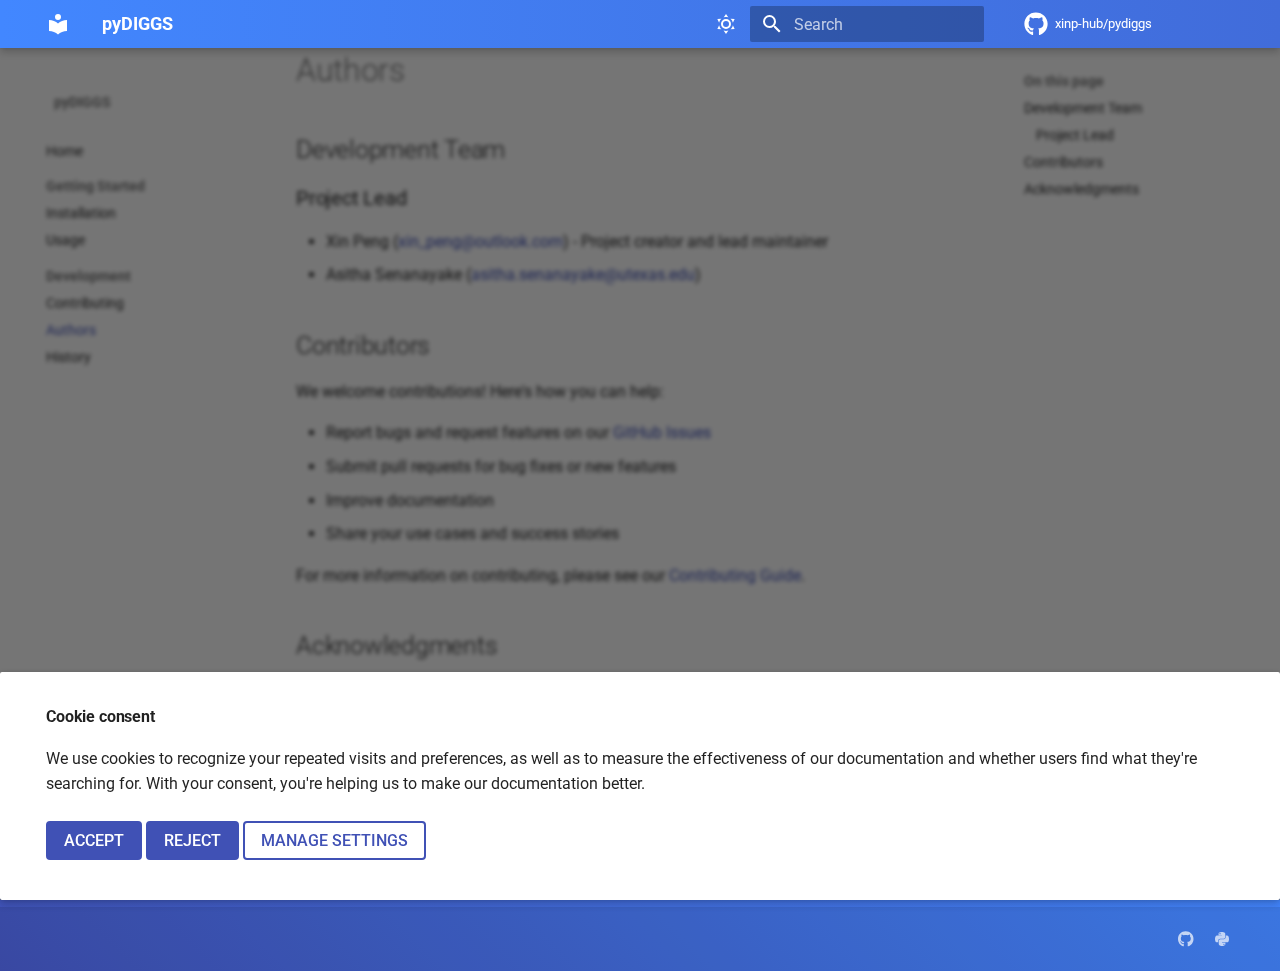
==== commit 2d79e533: "deploy: a5b9d4d447d5656faa9cf15bc64025046e3e9d02" ====
--- a/authors/index.html
+++ b/authors/index.html
@@ -50,6 +50,8 @@
     
       <link rel="stylesheet" href="../assets/_mkdocstrings.css">
     
+      <link rel="stylesheet" href="../assets/stylesheets/extra.css">
+    
     <script>__md_scope=new URL("..",location),__md_hash=e=>[...e].reduce(((e,_)=>(e<<5)-e+_.charCodeAt(0)),0),__md_get=(e,_=localStorage,t=__md_scope)=>JSON.parse(_.getItem(t.pathname+"."+e)),__md_set=(e,_,t=localStorage,a=__md_scope)=>{try{t.setItem(a.pathname+"."+e,JSON.stringify(_))}catch(e){}}</script>
     
       
@@ -67,7 +69,7 @@
     
     
     
-    <body dir="ltr" data-md-color-scheme="slate" data-md-color-primary="indigo" data-md-color-accent="indigo">
+    <body dir="ltr" data-md-color-scheme="default" data-md-color-primary="indigo" data-md-color-accent="blue">
   
     
     <input class="md-toggle" data-md-toggle="drawer" type="checkbox" id="__drawer" autocomplete="off">
@@ -125,30 +127,20 @@
     
     
     
-    <input class="md-option" data-md-color-media="" data-md-color-scheme="slate" data-md-color-primary="indigo" data-md-color-accent="indigo"  aria-label="Switch to light mode"  type="radio" name="__palette" id="__palette_0">
-    
-      <label class="md-header__button md-icon" title="Switch to light mode" for="__palette_1" hidden>
-        <svg xmlns="http://www.w3.org/2000/svg" viewBox="0 0 24 24"><path d="m14.3 16-.7-2h-3.2l-.7 2H7.8L11 7h2l3.2 9zM20 8.69V4h-4.69L12 .69 8.69 4H4v4.69L.69 12 4 15.31V20h4.69L12 23.31 15.31 20H20v-4.69L23.31 12zm-9.15 3.96h2.3L12 9z"/></svg>
+    <input class="md-option" data-md-color-media="(prefers-color-scheme: light)" data-md-color-scheme="default" data-md-color-primary="indigo" data-md-color-accent="blue"  aria-label="Switch to dark mode"  type="radio" name="__palette" id="__palette_0">
+    
+      <label class="md-header__button md-icon" title="Switch to dark mode" for="__palette_1" hidden>
+        <svg xmlns="http://www.w3.org/2000/svg" viewBox="0 0 24 24"><path d="M12 7a5 5 0 0 1 5 5 5 5 0 0 1-5 5 5 5 0 0 1-5-5 5 5 0 0 1 5-5m0 2a3 3 0 0 0-3 3 3 3 0 0 0 3 3 3 3 0 0 0 3-3 3 3 0 0 0-3-3m0-7 2.39 3.42C13.65 5.15 12.84 5 12 5s-1.65.15-2.39.42zM3.34 7l4.16-.35A7.2 7.2 0 0 0 5.94 8.5c-.44.74-.69 1.5-.83 2.29zm.02 10 1.76-3.77a7.131 7.131 0 0 0 2.38 4.14zM20.65 7l-1.77 3.79a7.02 7.02 0 0 0-2.38-4.15zm-.01 10-4.14.36c.59-.51 1.12-1.14 1.54-1.86.42-.73.69-1.5.83-2.29zM12 22l-2.41-3.44c.74.27 1.55.44 2.41.44.82 0 1.63-.17 2.37-.44z"/></svg>
       </label>
     
   
     
     
     
-    <input class="md-option" data-md-color-media="" data-md-color-scheme="default" data-md-color-primary="indigo" data-md-color-accent="indigo"  aria-label="Switch to dark mode"  type="radio" name="__palette" id="__palette_1">
-    
-      <label class="md-header__button md-icon" title="Switch to dark mode" for="__palette_2" hidden>
-        <svg xmlns="http://www.w3.org/2000/svg" viewBox="0 0 24 24"><path d="M12 8a4 4 0 0 0-4 4 4 4 0 0 0 4 4 4 4 0 0 0 4-4 4 4 0 0 0-4-4m0 10a6 6 0 0 1-6-6 6 6 0 0 1 6-6 6 6 0 0 1 6 6 6 6 0 0 1-6 6m8-9.31V4h-4.69L12 .69 8.69 4H4v4.69L.69 12 4 15.31V20h4.69L12 23.31 15.31 20H20v-4.69L23.31 12z"/></svg>
-      </label>
-    
-  
-    
-    
-    
-    <input class="md-option" data-md-color-media="" data-md-color-scheme="slate" data-md-color-primary="indigo" data-md-color-accent="indigo"  aria-label="Switch to system preference"  type="radio" name="__palette" id="__palette_2">
-    
-      <label class="md-header__button md-icon" title="Switch to system preference" for="__palette_0" hidden>
-        <svg xmlns="http://www.w3.org/2000/svg" viewBox="0 0 24 24"><path d="M12 18c-.89 0-1.74-.2-2.5-.55C11.56 16.5 13 14.42 13 12s-1.44-4.5-3.5-5.45C10.26 6.2 11.11 6 12 6a6 6 0 0 1 6 6 6 6 0 0 1-6 6m8-9.31V4h-4.69L12 .69 8.69 4H4v4.69L.69 12 4 15.31V20h4.69L12 23.31 15.31 20H20v-4.69L23.31 12z"/></svg>
+    <input class="md-option" data-md-color-media="(prefers-color-scheme: dark)" data-md-color-scheme="slate" data-md-color-primary="indigo" data-md-color-accent="blue"  aria-label="Switch to light mode"  type="radio" name="__palette" id="__palette_1">
+    
+      <label class="md-header__button md-icon" title="Switch to light mode" for="__palette_0" hidden>
+        <svg xmlns="http://www.w3.org/2000/svg" viewBox="0 0 24 24"><path d="m17.75 4.09-2.53 1.94.91 3.06-2.63-1.81-2.63 1.81.91-3.06-2.53-1.94L12.44 4l1.06-3 1.06 3zm3.5 6.91-1.64 1.25.59 1.98-1.7-1.17-1.7 1.17.59-1.98L15.75 11l2.06-.05L18.5 9l.69 1.95zm-2.28 4.95c.83-.08 1.72 1.1 1.19 1.85-.32.45-.66.87-1.08 1.27C15.17 23 8.84 23 4.94 19.07c-3.91-3.9-3.91-10.24 0-14.14.4-.4.82-.76 1.27-1.08.75-.53 1.93.36 1.85 1.19-.27 2.86.69 5.83 2.89 8.02a9.96 9.96 0 0 0 8.02 2.89m-1.64 2.02a12.08 12.08 0 0 1-7.8-3.47c-2.17-2.19-3.33-5-3.49-7.82-2.81 3.14-2.7 7.96.31 10.98 3.02 3.01 7.84 3.12 10.98.31"/></svg>
       </label>
     
   
@@ -187,6 +179,8 @@
           <svg xmlns="http://www.w3.org/2000/svg" viewBox="0 0 24 24"><path d="M19 6.41 17.59 5 12 10.59 6.41 5 5 6.41 10.59 12 5 17.59 6.41 19 12 13.41 17.59 19 19 17.59 13.41 12z"/></svg>
         </button>
       </nav>
+      
+        <div class="md-search__suggest" data-md-component="search-suggest"></div>
       
     </form>
     <div class="md-search__output">
@@ -207,7 +201,7 @@
         <a href="https://github.com/xinp-hub/pydiggs" title="Go to repository" class="md-source" data-md-component="source">
   <div class="md-source__icon md-icon">
     
-    <svg xmlns="http://www.w3.org/2000/svg" viewBox="0 0 448 512"><!--! Font Awesome Free 6.7.1 by @fontawesome - https://fontawesome.com License - https://fontawesome.com/license/free (Icons: CC BY 4.0, Fonts: SIL OFL 1.1, Code: MIT License) Copyright 2024 Fonticons, Inc.--><path d="M439.55 236.05 244 40.45a28.87 28.87 0 0 0-40.81 0l-40.66 40.63 51.52 51.52c27.06-9.14 52.68 16.77 43.39 43.68l49.66 49.66c34.23-11.8 61.18 31 35.47 56.69-26.49 26.49-70.21-2.87-56-37.34L240.22 199v121.85c25.3 12.54 22.26 41.85 9.08 55a34.34 34.34 0 0 1-48.55 0c-17.57-17.6-11.07-46.91 11.25-56v-123c-20.8-8.51-24.6-30.74-18.64-45L142.57 101 8.45 235.14a28.86 28.86 0 0 0 0 40.81l195.61 195.6a28.86 28.86 0 0 0 40.8 0l194.69-194.69a28.86 28.86 0 0 0 0-40.81"/></svg>
+    <svg xmlns="http://www.w3.org/2000/svg" viewBox="0 0 496 512"><!--! Font Awesome Free 6.7.1 by @fontawesome - https://fontawesome.com License - https://fontawesome.com/license/free (Icons: CC BY 4.0, Fonts: SIL OFL 1.1, Code: MIT License) Copyright 2024 Fonticons, Inc.--><path d="M165.9 397.4c0 2-2.3 3.6-5.2 3.6-3.3.3-5.6-1.3-5.6-3.6 0-2 2.3-3.6 5.2-3.6 3-.3 5.6 1.3 5.6 3.6m-31.1-4.5c-.7 2 1.3 4.3 4.3 4.9 2.6 1 5.6 0 6.2-2s-1.3-4.3-4.3-5.2c-2.6-.7-5.5.3-6.2 2.3m44.2-1.7c-2.9.7-4.9 2.6-4.6 4.9.3 2 2.9 3.3 5.9 2.6 2.9-.7 4.9-2.6 4.6-4.6-.3-1.9-3-3.2-5.9-2.9M244.8 8C106.1 8 0 113.3 0 252c0 110.9 69.8 205.8 169.5 239.2 12.8 2.3 17.3-5.6 17.3-12.1 0-6.2-.3-40.4-.3-61.4 0 0-70 15-84.7-29.8 0 0-11.4-29.1-27.8-36.6 0 0-22.9-15.7 1.6-15.4 0 0 24.9 2 38.6 25.8 21.9 38.6 58.6 27.5 72.9 20.9 2.3-16 8.8-27.1 16-33.7-55.9-6.2-112.3-14.3-112.3-110.5 0-27.5 7.6-41.3 23.6-58.9-2.6-6.5-11.1-33.3 2.6-67.9 20.9-6.5 69 27 69 27 20-5.6 41.5-8.5 62.8-8.5s42.8 2.9 62.8 8.5c0 0 48.1-33.6 69-27 13.7 34.7 5.2 61.4 2.6 67.9 16 17.7 25.8 31.5 25.8 58.9 0 96.5-58.9 104.2-114.8 110.5 9.2 7.9 17 22.9 17 46.4 0 33.7-.3 75.4-.3 83.6 0 6.5 4.6 14.4 17.3 12.1C428.2 457.8 496 362.9 496 252 496 113.3 383.5 8 244.8 8M97.2 352.9c-1.3 1-1 3.3.7 5.2 1.6 1.6 3.9 2.3 5.2 1 1.3-1 1-3.3-.7-5.2-1.6-1.6-3.9-2.3-5.2-1m-10.8-8.1c-.7 1.3.3 2.9 2.3 3.9 1.6 1 3.6.7 4.3-.7.7-1.3-.3-2.9-2.3-3.9-2-.6-3.6-.3-4.3.7m32.4 35.6c-1.6 1.3-1 4.3 1.3 6.2 2.3 2.3 5.2 2.6 6.5 1 1.3-1.3.7-4.3-1.3-6.2-2.2-2.3-5.2-2.6-6.5-1m-11.4-14.7c-1.6 1-1.6 3.6 0 5.9s4.3 3.3 5.6 2.3c1.6-1.3 1.6-3.9 0-6.2-1.4-2.3-4-3.3-5.6-2"/></svg>
   </div>
   <div class="md-source__repository">
     xinp-hub/pydiggs
@@ -253,7 +247,7 @@
       <a href="https://github.com/xinp-hub/pydiggs" title="Go to repository" class="md-source" data-md-component="source">
   <div class="md-source__icon md-icon">
     
-    <svg xmlns="http://www.w3.org/2000/svg" viewBox="0 0 448 512"><!--! Font Awesome Free 6.7.1 by @fontawesome - https://fontawesome.com License - https://fontawesome.com/license/free (Icons: CC BY 4.0, Fonts: SIL OFL 1.1, Code: MIT License) Copyright 2024 Fonticons, Inc.--><path d="M439.55 236.05 244 40.45a28.87 28.87 0 0 0-40.81 0l-40.66 40.63 51.52 51.52c27.06-9.14 52.68 16.77 43.39 43.68l49.66 49.66c34.23-11.8 61.18 31 35.47 56.69-26.49 26.49-70.21-2.87-56-37.34L240.22 199v121.85c25.3 12.54 22.26 41.85 9.08 55a34.34 34.34 0 0 1-48.55 0c-17.57-17.6-11.07-46.91 11.25-56v-123c-20.8-8.51-24.6-30.74-18.64-45L142.57 101 8.45 235.14a28.86 28.86 0 0 0 0 40.81l195.61 195.6a28.86 28.86 0 0 0 40.8 0l194.69-194.69a28.86 28.86 0 0 0 0-40.81"/></svg>
+    <svg xmlns="http://www.w3.org/2000/svg" viewBox="0 0 496 512"><!--! Font Awesome Free 6.7.1 by @fontawesome - https://fontawesome.com License - https://fontawesome.com/license/free (Icons: CC BY 4.0, Fonts: SIL OFL 1.1, Code: MIT License) Copyright 2024 Fonticons, Inc.--><path d="M165.9 397.4c0 2-2.3 3.6-5.2 3.6-3.3.3-5.6-1.3-5.6-3.6 0-2 2.3-3.6 5.2-3.6 3-.3 5.6 1.3 5.6 3.6m-31.1-4.5c-.7 2 1.3 4.3 4.3 4.9 2.6 1 5.6 0 6.2-2s-1.3-4.3-4.3-5.2c-2.6-.7-5.5.3-6.2 2.3m44.2-1.7c-2.9.7-4.9 2.6-4.6 4.9.3 2 2.9 3.3 5.9 2.6 2.9-.7 4.9-2.6 4.6-4.6-.3-1.9-3-3.2-5.9-2.9M244.8 8C106.1 8 0 113.3 0 252c0 110.9 69.8 205.8 169.5 239.2 12.8 2.3 17.3-5.6 17.3-12.1 0-6.2-.3-40.4-.3-61.4 0 0-70 15-84.7-29.8 0 0-11.4-29.1-27.8-36.6 0 0-22.9-15.7 1.6-15.4 0 0 24.9 2 38.6 25.8 21.9 38.6 58.6 27.5 72.9 20.9 2.3-16 8.8-27.1 16-33.7-55.9-6.2-112.3-14.3-112.3-110.5 0-27.5 7.6-41.3 23.6-58.9-2.6-6.5-11.1-33.3 2.6-67.9 20.9-6.5 69 27 69 27 20-5.6 41.5-8.5 62.8-8.5s42.8 2.9 62.8 8.5c0 0 48.1-33.6 69-27 13.7 34.7 5.2 61.4 2.6 67.9 16 17.7 25.8 31.5 25.8 58.9 0 96.5-58.9 104.2-114.8 110.5 9.2 7.9 17 22.9 17 46.4 0 33.7-.3 75.4-.3 83.6 0 6.5 4.6 14.4 17.3 12.1C428.2 457.8 496 362.9 496 252 496 113.3 383.5 8 244.8 8M97.2 352.9c-1.3 1-1 3.3.7 5.2 1.6 1.6 3.9 2.3 5.2 1 1.3-1 1-3.3-.7-5.2-1.6-1.6-3.9-2.3-5.2-1m-10.8-8.1c-.7 1.3.3 2.9 2.3 3.9 1.6 1 3.6.7 4.3-.7.7-1.3-.3-2.9-2.3-3.9-2-.6-3.6-.3-4.3.7m32.4 35.6c-1.6 1.3-1 4.3 1.3 6.2 2.3 2.3 5.2 2.6 6.5 1 1.3-1.3.7-4.3-1.3-6.2-2.2-2.3-5.2-2.6-6.5-1m-11.4-14.7c-1.6 1-1.6 3.6 0 5.9s4.3 3.3 5.6 2.3c1.6-1.3 1.6-3.9 0-6.2-1.4-2.3-4-3.3-5.6-2"/></svg>
   </div>
   <div class="md-source__repository">
     xinp-hub/pydiggs
@@ -289,6 +283,54 @@
   
   
   
+    
+    
+      
+        
+      
+        
+      
+    
+    
+      
+        
+        
+      
+    
+    
+    <li class="md-nav__item md-nav__item--section md-nav__item--nested">
+      
+        
+        
+          
+        
+        <input class="md-nav__toggle md-toggle md-toggle--indeterminate" type="checkbox" id="__nav_2" >
+        
+          
+          <label class="md-nav__link" for="__nav_2" id="__nav_2_label" tabindex="">
+            
+  
+  <span class="md-ellipsis">
+    Getting Started
+  </span>
+  
+
+            <span class="md-nav__icon md-icon"></span>
+          </label>
+        
+        <nav class="md-nav" data-md-level="1" aria-labelledby="__nav_2_label" aria-expanded="false">
+          <label class="md-nav__title" for="__nav_2">
+            <span class="md-nav__icon md-icon"></span>
+            Getting Started
+          </label>
+          <ul class="md-nav__list" data-md-scrollfix>
+            
+              
+                
+  
+  
+  
+  
     <li class="md-nav__item">
       <a href="../installation/" class="md-nav__link">
         
@@ -302,9 +344,10 @@
     </li>
   
 
-    
-      
-      
+              
+            
+              
+                
   
   
   
@@ -322,9 +365,67 @@
     </li>
   
 
-    
-      
-      
+              
+            
+          </ul>
+        </nav>
+      
+    </li>
+  
+
+    
+      
+      
+  
+  
+    
+  
+  
+  
+    
+    
+      
+        
+      
+        
+      
+        
+      
+    
+    
+      
+        
+        
+      
+    
+    
+    <li class="md-nav__item md-nav__item--active md-nav__item--section md-nav__item--nested">
+      
+        
+        
+        <input class="md-nav__toggle md-toggle " type="checkbox" id="__nav_3" checked>
+        
+          
+          <label class="md-nav__link" for="__nav_3" id="__nav_3_label" tabindex="">
+            
+  
+  <span class="md-ellipsis">
+    Development
+  </span>
+  
+
+            <span class="md-nav__icon md-icon"></span>
+          </label>
+        
+        <nav class="md-nav" data-md-level="1" aria-labelledby="__nav_3_label" aria-expanded="true">
+          <label class="md-nav__title" for="__nav_3">
+            <span class="md-nav__icon md-icon"></span>
+            Development
+          </label>
+          <ul class="md-nav__list" data-md-scrollfix>
+            
+              
+                
   
   
   
@@ -342,9 +443,10 @@
     </li>
   
 
-    
-      
-      
+              
+            
+              
+                
   
   
     
@@ -382,7 +484,9 @@
       
         
 
-<nav class="md-nav md-nav--secondary" aria-label="Table of contents">
+  
+
+<nav class="md-nav md-nav--secondary" aria-label="On this page">
   
   
   
@@ -391,16 +495,31 @@
   
     <label class="md-nav__title" for="__toc">
       <span class="md-nav__icon md-icon"></span>
-      Table of contents
+      On this page
     </label>
     <ul class="md-nav__list" data-md-component="toc" data-md-scrollfix>
       
         <li class="md-nav__item">
-  <a href="#development-lead" class="md-nav__link">
+  <a href="#development-team" class="md-nav__link">
     <span class="md-ellipsis">
-      Development Lead
+      Development Team
     </span>
   </a>
+  
+    <nav class="md-nav" aria-label="Development Team">
+      <ul class="md-nav__list">
+        
+          <li class="md-nav__item">
+  <a href="#project-lead" class="md-nav__link">
+    <span class="md-ellipsis">
+      Project Lead
+    </span>
+  </a>
+  
+</li>
+        
+      </ul>
+    </nav>
   
 </li>
       
@@ -413,6 +532,15 @@
   
 </li>
       
+        <li class="md-nav__item">
+  <a href="#acknowledgments" class="md-nav__link">
+    <span class="md-ellipsis">
+      Acknowledgments
+    </span>
+  </a>
+  
+</li>
+      
     </ul>
   
 </nav>
@@ -420,9 +548,10 @@
     </li>
   
 
-    
-      
-      
+              
+            
+              
+                
   
   
   
@@ -437,6 +566,14 @@
   
 
       </a>
+    </li>
+  
+
+              
+            
+          </ul>
+        </nav>
+      
     </li>
   
 
@@ -454,7 +591,9 @@
                   <div class="md-sidebar__inner">
                     
 
-<nav class="md-nav md-nav--secondary" aria-label="Table of contents">
+  
+
+<nav class="md-nav md-nav--secondary" aria-label="On this page">
   
   
   
@@ -463,16 +602,31 @@
   
     <label class="md-nav__title" for="__toc">
       <span class="md-nav__icon md-icon"></span>
-      Table of contents
+      On this page
     </label>
     <ul class="md-nav__list" data-md-component="toc" data-md-scrollfix>
       
         <li class="md-nav__item">
-  <a href="#development-lead" class="md-nav__link">
+  <a href="#development-team" class="md-nav__link">
     <span class="md-ellipsis">
-      Development Lead
+      Development Team
     </span>
   </a>
+  
+    <nav class="md-nav" aria-label="Development Team">
+      <ul class="md-nav__list">
+        
+          <li class="md-nav__item">
+  <a href="#project-lead" class="md-nav__link">
+    <span class="md-ellipsis">
+      Project Lead
+    </span>
+  </a>
+  
+</li>
+        
+      </ul>
+    </nav>
   
 </li>
       
@@ -485,6 +639,15 @@
   
 </li>
       
+        <li class="md-nav__item">
+  <a href="#acknowledgments" class="md-nav__link">
+    <span class="md-ellipsis">
+      Acknowledgments
+    </span>
+  </a>
+  
+</li>
+      
     </ul>
   
 </nav>
@@ -503,14 +666,26 @@
   
 
 
-<h1 id="authors">Authors</h1>
-<h2 id="development-lead">Development Lead</h2>
+<h1 id="authors">Authors<a class="headerlink" href="#authors" title="Permanent link">&para;</a></h1>
+<h2 id="development-team">Development Team<a class="headerlink" href="#development-team" title="Permanent link">&para;</a></h2>
+<h3 id="project-lead">Project Lead<a class="headerlink" href="#project-lead" title="Permanent link">&para;</a></h3>
 <ul>
-<li>Xin Peng <a href="&#109;&#97;&#105;&#108;&#116;&#111;&#58;&#120;&#105;&#110;&#95;&#112;&#101;&#110;&#103;&#64;&#111;&#117;&#116;&#108;&#111;&#111;&#107;&#46;&#99;&#111;&#109;">&#120;&#105;&#110;&#95;&#112;&#101;&#110;&#103;&#64;&#111;&#117;&#116;&#108;&#111;&#111;&#107;&#46;&#99;&#111;&#109;</a></li>
-<li>Asitha Senanayake <a href="&#109;&#97;&#105;&#108;&#116;&#111;&#58;&#97;&#115;&#105;&#116;&#104;&#97;&#46;&#115;&#101;&#110;&#97;&#110;&#97;&#121;&#97;&#107;&#101;&#64;&#117;&#116;&#101;&#120;&#97;&#115;&#46;&#101;&#100;&#117;">&#97;&#115;&#105;&#116;&#104;&#97;&#46;&#115;&#101;&#110;&#97;&#110;&#97;&#121;&#97;&#107;&#101;&#64;&#117;&#116;&#101;&#120;&#97;&#115;&#46;&#101;&#100;&#117;</a></li>
+<li>Xin Peng (<a href="&#109;&#97;&#105;&#108;&#116;&#111;&#58;&#120;&#105;&#110;&#95;&#112;&#101;&#110;&#103;&#64;&#111;&#117;&#116;&#108;&#111;&#111;&#107;&#46;&#99;&#111;&#109;">&#120;&#105;&#110;&#95;&#112;&#101;&#110;&#103;&#64;&#111;&#117;&#116;&#108;&#111;&#111;&#107;&#46;&#99;&#111;&#109;</a>) - Project creator and lead maintainer</li>
+<li>Asitha Senanayake (<a href="&#109;&#97;&#105;&#108;&#116;&#111;&#58;&#97;&#115;&#105;&#116;&#104;&#97;&#46;&#115;&#101;&#110;&#97;&#110;&#97;&#121;&#97;&#107;&#101;&#64;&#117;&#116;&#101;&#120;&#97;&#115;&#46;&#101;&#100;&#117;">&#97;&#115;&#105;&#116;&#104;&#97;&#46;&#115;&#101;&#110;&#97;&#110;&#97;&#121;&#97;&#107;&#101;&#64;&#117;&#116;&#101;&#120;&#97;&#115;&#46;&#101;&#100;&#117;</a>)</li>
 </ul>
-<h2 id="contributors">Contributors</h2>
-<p>None yet. Why not be the first? </p>
+<h2 id="contributors">Contributors<a class="headerlink" href="#contributors" title="Permanent link">&para;</a></h2>
+<p>We welcome contributions! Here's how you can help:</p>
+<ul>
+<li>Report bugs and request features on our <a href="https://github.com/xinp-hub/pydiggs/issues">GitHub Issues</a></li>
+<li>Submit pull requests for bug fixes or new features</li>
+<li>Improve documentation</li>
+<li>Share your use cases and success stories</li>
+</ul>
+<p>For more information on contributing, please see our <a href="../contributing/">Contributing Guide</a>.</p>
+<h2 id="acknowledgments">Acknowledgments<a class="headerlink" href="#acknowledgments" title="Permanent link">&para;</a></h2>
+<p>Special thanks to:
+* The DIGGS community for their support and feedback
+* All users who have reported issues and suggested improvements </p>
 
 
 
@@ -541,14 +716,75 @@
       
         <footer class="md-footer">
   
+    
+      
+      <nav class="md-footer__inner md-grid" aria-label="Footer" >
+        
+          
+          <a href="../contributing/" class="md-footer__link md-footer__link--prev" aria-label="Previous: Contributing">
+            <div class="md-footer__button md-icon">
+              
+              <svg xmlns="http://www.w3.org/2000/svg" viewBox="0 0 24 24"><path d="M20 11v2H8l5.5 5.5-1.42 1.42L4.16 12l7.92-7.92L13.5 5.5 8 11z"/></svg>
+            </div>
+            <div class="md-footer__title">
+              <span class="md-footer__direction">
+                Previous
+              </span>
+              <div class="md-ellipsis">
+                Contributing
+              </div>
+            </div>
+          </a>
+        
+        
+          
+          <a href="../history/" class="md-footer__link md-footer__link--next" aria-label="Next: History">
+            <div class="md-footer__title">
+              <span class="md-footer__direction">
+                Next
+              </span>
+              <div class="md-ellipsis">
+                History
+              </div>
+            </div>
+            <div class="md-footer__button md-icon">
+              
+              <svg xmlns="http://www.w3.org/2000/svg" viewBox="0 0 24 24"><path d="M4 11v2h12l-5.5 5.5 1.42 1.42L19.84 12l-7.92-7.92L10.5 5.5 16 11z"/></svg>
+            </div>
+          </a>
+        
+      </nav>
+    
+  
   <div class="md-footer-meta md-typeset">
     <div class="md-footer-meta__inner md-grid">
       <div class="md-copyright">
   
   
-    Made with
-    <a href="https://squidfunk.github.io/mkdocs-material/" target="_blank" rel="noopener">
-      Material for MkDocs
+</div>
+      
+        <div class="md-social">
+  
+    
+    
+    
+    
+      
+      
+    
+    <a href="https://github.com/xinp-hub/pydiggs" target="_blank" rel="noopener" title="github.com" class="md-social__link">
+      <svg xmlns="http://www.w3.org/2000/svg" viewBox="0 0 496 512"><!--! Font Awesome Free 6.7.1 by @fontawesome - https://fontawesome.com License - https://fontawesome.com/license/free (Icons: CC BY 4.0, Fonts: SIL OFL 1.1, Code: MIT License) Copyright 2024 Fonticons, Inc.--><path d="M165.9 397.4c0 2-2.3 3.6-5.2 3.6-3.3.3-5.6-1.3-5.6-3.6 0-2 2.3-3.6 5.2-3.6 3-.3 5.6 1.3 5.6 3.6m-31.1-4.5c-.7 2 1.3 4.3 4.3 4.9 2.6 1 5.6 0 6.2-2s-1.3-4.3-4.3-5.2c-2.6-.7-5.5.3-6.2 2.3m44.2-1.7c-2.9.7-4.9 2.6-4.6 4.9.3 2 2.9 3.3 5.9 2.6 2.9-.7 4.9-2.6 4.6-4.6-.3-1.9-3-3.2-5.9-2.9M244.8 8C106.1 8 0 113.3 0 252c0 110.9 69.8 205.8 169.5 239.2 12.8 2.3 17.3-5.6 17.3-12.1 0-6.2-.3-40.4-.3-61.4 0 0-70 15-84.7-29.8 0 0-11.4-29.1-27.8-36.6 0 0-22.9-15.7 1.6-15.4 0 0 24.9 2 38.6 25.8 21.9 38.6 58.6 27.5 72.9 20.9 2.3-16 8.8-27.1 16-33.7-55.9-6.2-112.3-14.3-112.3-110.5 0-27.5 7.6-41.3 23.6-58.9-2.6-6.5-11.1-33.3 2.6-67.9 20.9-6.5 69 27 69 27 20-5.6 41.5-8.5 62.8-8.5s42.8 2.9 62.8 8.5c0 0 48.1-33.6 69-27 13.7 34.7 5.2 61.4 2.6 67.9 16 17.7 25.8 31.5 25.8 58.9 0 96.5-58.9 104.2-114.8 110.5 9.2 7.9 17 22.9 17 46.4 0 33.7-.3 75.4-.3 83.6 0 6.5 4.6 14.4 17.3 12.1C428.2 457.8 496 362.9 496 252 496 113.3 383.5 8 244.8 8M97.2 352.9c-1.3 1-1 3.3.7 5.2 1.6 1.6 3.9 2.3 5.2 1 1.3-1 1-3.3-.7-5.2-1.6-1.6-3.9-2.3-5.2-1m-10.8-8.1c-.7 1.3.3 2.9 2.3 3.9 1.6 1 3.6.7 4.3-.7.7-1.3-.3-2.9-2.3-3.9-2-.6-3.6-.3-4.3.7m32.4 35.6c-1.6 1.3-1 4.3 1.3 6.2 2.3 2.3 5.2 2.6 6.5 1 1.3-1.3.7-4.3-1.3-6.2-2.2-2.3-5.2-2.6-6.5-1m-11.4-14.7c-1.6 1-1.6 3.6 0 5.9s4.3 3.3 5.6 2.3c1.6-1.3 1.6-3.9 0-6.2-1.4-2.3-4-3.3-5.6-2"/></svg>
+    </a>
+  
+    
+    
+    
+    
+      
+      
+    
+    <a href="https://pypi.org/project/pydiggs/" target="_blank" rel="noopener" title="pypi.org" class="md-social__link">
+      <svg xmlns="http://www.w3.org/2000/svg" viewBox="0 0 448 512"><!--! Font Awesome Free 6.7.1 by @fontawesome - https://fontawesome.com License - https://fontawesome.com/license/free (Icons: CC BY 4.0, Fonts: SIL OFL 1.1, Code: MIT License) Copyright 2024 Fonticons, Inc.--><path d="M439.8 200.5c-7.7-30.9-22.3-54.2-53.4-54.2h-40.1v47.4c0 36.8-31.2 67.8-66.8 67.8H172.7c-29.2 0-53.4 25-53.4 54.3v101.8c0 29 25.2 46 53.4 54.3 33.8 9.9 66.3 11.7 106.8 0 26.9-7.8 53.4-23.5 53.4-54.3v-40.7H226.2v-13.6h160.2c31.1 0 42.6-21.7 53.4-54.2 11.2-33.5 10.7-65.7 0-108.6M286.2 404c11.1 0 20.1 9.1 20.1 20.3 0 11.3-9 20.4-20.1 20.4-11 0-20.1-9.2-20.1-20.4.1-11.3 9.1-20.3 20.1-20.3M167.8 248.1h106.8c29.7 0 53.4-24.5 53.4-54.3V91.9c0-29-24.4-50.7-53.4-55.6-35.8-5.9-74.7-5.6-106.8.1-45.2 8-53.4 24.7-53.4 55.6v40.7h106.9v13.6h-147c-31.1 0-58.3 18.7-66.8 54.2-9.8 40.7-10.2 66.1 0 108.6 7.6 31.6 25.7 54.2 56.8 54.2H101v-48.8c0-35.3 30.5-66.4 66.8-66.4m-6.7-142.6c-11.1 0-20.1-9.1-20.1-20.3.1-11.3 9-20.4 20.1-20.4 11 0 20.1 9.2 20.1 20.4s-9 20.3-20.1 20.3"/></svg>
     </a>
   
 </div>
@@ -563,10 +799,73 @@
     </div>
     
     
-    <script id="__config" type="application/json">{"base": "..", "features": ["navigation.instant", "navigation.tracking", "navigation.sections", "navigation.expand", "navigation.top", "search.highlight", "search.share", "toc.follow"], "search": "../assets/javascripts/workers/search.6ce7567c.min.js", "translations": {"clipboard.copied": "Copied to clipboard", "clipboard.copy": "Copy to clipboard", "search.result.more.one": "1 more on this page", "search.result.more.other": "# more on this page", "search.result.none": "No matching documents", "search.result.one": "1 matching document", "search.result.other": "# matching documents", "search.result.placeholder": "Type to start searching", "search.result.term.missing": "Missing", "select.version": "Select version"}}</script>
+      <div class="md-consent" data-md-component="consent" id="__consent" hidden>
+        <div class="md-consent__overlay"></div>
+        <aside class="md-consent__inner">
+          <form class="md-consent__form md-grid md-typeset" name="consent">
+            
+
+
+  
+    
+  
+
+
+
+
+<h4>Cookie consent</h4>
+<p>We use cookies to recognize your repeated visits and preferences, as well as to measure the effectiveness of our documentation and whether users find what they're searching for. With your consent, you're helping us to make our documentation better.</p>
+<input class="md-toggle" type="checkbox" id="__settings" >
+<div class="md-consent__settings">
+  <ul class="task-list">
+    
+      
+      
+        
+        
+      
+      <li class="task-list-item">
+        <label class="task-list-control">
+          <input type="checkbox" name="github" checked>
+          <span class="task-list-indicator"></span>
+          GitHub
+        </label>
+      </li>
+    
+  </ul>
+</div>
+<div class="md-consent__controls">
+  
+    
+      <button class="md-button md-button--primary">Accept</button>
+    
+    
+    
+  
+    
+    
+      <button type="reset" class="md-button md-button--primary">Reject</button>
+    
+    
+  
+    
+    
+    
+      <label class="md-button" for="__settings">Manage settings</label>
+    
+  
+</div>
+          </form>
+        </aside>
+      </div>
+      <script>var consent=__md_get("__consent");if(consent)for(var input of document.forms.consent.elements)input.name&&(input.checked=consent[input.name]||!1);else"file:"!==location.protocol&&setTimeout((function(){document.querySelector("[data-md-component=consent]").hidden=!1}),250);var form=document.forms.consent;for(var action of["submit","reset"])form.addEventListener(action,(function(e){if(e.preventDefault(),"reset"===e.type)for(var n of document.forms.consent.elements)n.name&&(n.checked=!1);__md_set("__consent",Object.fromEntries(Array.from(new FormData(form).keys()).map((function(e){return[e,!0]})))),location.hash="",location.reload()}))</script>
+    
+    <script id="__config" type="application/json">{"base": "..", "features": ["navigation.instant", "navigation.tracking", "navigation.sections", "navigation.expand", "navigation.top", "navigation.footer", "navigation.indexes", "toc.follow", "search.highlight", "search.share", "search.suggest", "content.code.copy", "content.code.annotate", "content.tooltips", "announce.dismiss"], "search": "../assets/javascripts/workers/search.6ce7567c.min.js", "translations": {"clipboard.copied": "Copied to clipboard", "clipboard.copy": "Copy to clipboard", "search.result.more.one": "1 more on this page", "search.result.more.other": "# more on this page", "search.result.none": "No matching documents", "search.result.one": "1 matching document", "search.result.other": "# matching documents", "search.result.placeholder": "Type to start searching", "search.result.term.missing": "Missing", "select.version": "Select version"}}</script>
     
     
       <script src="../assets/javascripts/bundle.88dd0f4e.min.js"></script>
+      
+        <script src="../assets/javascripts/extra.js"></script>
       
     
   </body>
--- a/assets/stylesheets/extra.css
+++ b/assets/stylesheets/extra.css
@@ -0,0 +1,212 @@
+/* Custom CSS for modern design and animations */
+
+/* Layout structure */
+body {
+    display: flex;
+    flex-direction: column;
+    min-height: 100vh;
+    margin: 0;
+}
+
+.md-main {
+    flex: 1 0 auto;
+}
+
+/* Footer styling */
+.md-footer {
+    flex-shrink: 0;
+}
+
+[data-md-color-scheme="default"] .md-footer {
+    background: linear-gradient(45deg, var(--md-primary-fg-color), var(--md-accent-fg-color));
+}
+
+[data-md-color-scheme="default"] .md-footer-meta {
+    background-color: rgba(0, 0, 0, 0.1);
+}
+
+/* Pagination styling */
+[data-md-color-scheme="default"] .md-footer__link {
+    background-color: var(--md-accent-fg-color--transparent);
+    transition: background-color 0.2s ease;
+}
+
+[data-md-color-scheme="default"] .md-footer__link:hover {
+    background-color: var(--md-accent-fg-color);
+}
+
+[data-md-color-scheme="default"] .md-footer__title {
+    color: var(--md-primary-bg-color);
+}
+
+[data-md-color-scheme="default"] .md-footer__direction {
+    color: var(--md-primary-bg-color--light);
+}
+
+/* Gradient animation for headers */
+.md-header {
+    background: linear-gradient(270deg, var(--md-primary-fg-color), var(--md-accent-fg-color));
+    background-size: 200% 200%;
+    animation: gradient-animation 8s ease infinite;
+    position: fixed;
+    top: 0;
+    z-index: 100;
+}
+
+@keyframes gradient-animation {
+    0% { background-position: 0% 50%; }
+    50% { background-position: 100% 50%; }
+    100% { background-position: 0% 50%; }
+}
+
+/* Main content adjustments */
+.md-main__inner {
+    margin-top: 1.5rem;
+}
+
+.md-content {
+    padding-bottom: 3rem;
+}
+
+/* Smooth transitions */
+.md-nav__link,
+.md-typeset a,
+.md-search-result__link {
+    transition: all 0.2s ease-in-out;
+}
+
+/* Card-like design for important sections */
+.md-typeset .admonition,
+.md-typeset details {
+    border-radius: 8px;
+    box-shadow: 0 2px 4px rgba(0,0,0,.1);
+    transition: transform 0.2s ease, box-shadow 0.2s ease;
+    margin: 1rem 0;
+}
+
+.md-typeset .admonition:hover,
+.md-typeset details:hover {
+    transform: translateY(-2px);
+    box-shadow: 0 4px 8px rgba(0,0,0,.15);
+}
+
+/* Code block enhancements */
+.highlight pre {
+    border-radius: 8px;
+    padding: 1em;
+    box-shadow: inset 0 0 8px rgba(0,0,0,.1);
+    margin: 1em 0;
+}
+
+/* Button styling */
+.md-typeset .md-button {
+    border-radius: 4px;
+    transition: all 0.2s ease;
+    text-transform: uppercase;
+    font-weight: 500;
+    padding: 0.5em 1em;
+    margin: 0.5em 0;
+}
+
+.md-typeset .md-button:hover {
+    transform: translateY(-1px);
+    box-shadow: 0 2px 4px rgba(0,0,0,.15);
+}
+
+/* Table enhancements */
+.md-typeset table:not([class]) {
+    border-radius: 8px;
+    box-shadow: 0 2px 4px rgba(0,0,0,.1);
+    overflow: hidden;
+    margin: 1em 0;
+}
+
+.md-typeset table:not([class]) th {
+    background-color: var(--md-primary-fg-color);
+    color: var(--md-primary-bg-color);
+}
+
+/* Smooth scrolling */
+html {
+    scroll-behavior: smooth;
+    scroll-padding-top: 4rem; /* Account for fixed header */
+}
+
+/* Dark mode optimizations */
+[data-md-color-scheme="slate"] {
+    --md-code-bg-color: rgba(255,255,255,.05);
+    --md-code-fg-color: #c9d1d9;
+}
+
+/* Navigation adjustments */
+.md-nav {
+    transition: transform 0.2s ease-in-out;
+}
+
+.md-nav--primary .md-nav__title {
+    height: auto;
+    line-height: 1.5;
+    padding: 1rem;
+}
+
+/* Custom scrollbar */
+::-webkit-scrollbar {
+    width: 8px;
+    height: 8px;
+}
+
+::-webkit-scrollbar-track {
+    background: var(--md-default-bg-color);
+}
+
+::-webkit-scrollbar-thumb {
+    background: var(--md-accent-fg-color);
+    border-radius: 4px;
+}
+
+::-webkit-scrollbar-thumb:hover {
+    background: var(--md-primary-fg-color);
+}
+
+/* Fade-in animation for content */
+.fade-in {
+    opacity: 0;
+    transform: translateY(20px);
+    transition: opacity 0.4s ease-out, transform 0.4s ease-out;
+}
+
+.fade-in.visible {
+    opacity: 1;
+    transform: translateY(0);
+}
+
+/* Theme transition */
+.theme-transition {
+    transition: background-color 0.3s ease, color 0.3s ease;
+}
+
+/* Responsive adjustments */
+@media screen and (max-width: 76.1875em) {
+    .md-nav--primary .md-nav__title {
+        background: linear-gradient(270deg, var(--md-primary-fg-color), var(--md-accent-fg-color));
+        background-size: 200% 200%;
+        animation: gradient-animation 8s ease infinite;
+    }
+    
+    .md-main__inner {
+        margin-top: 0;
+    }
+}
+
+/* Print styles */
+@media print {
+    .md-typeset .admonition,
+    .md-typeset details {
+        box-shadow: none;
+        border: 1px solid #ddd;
+    }
+    
+    .md-footer {
+        display: none;
+    }
+} 